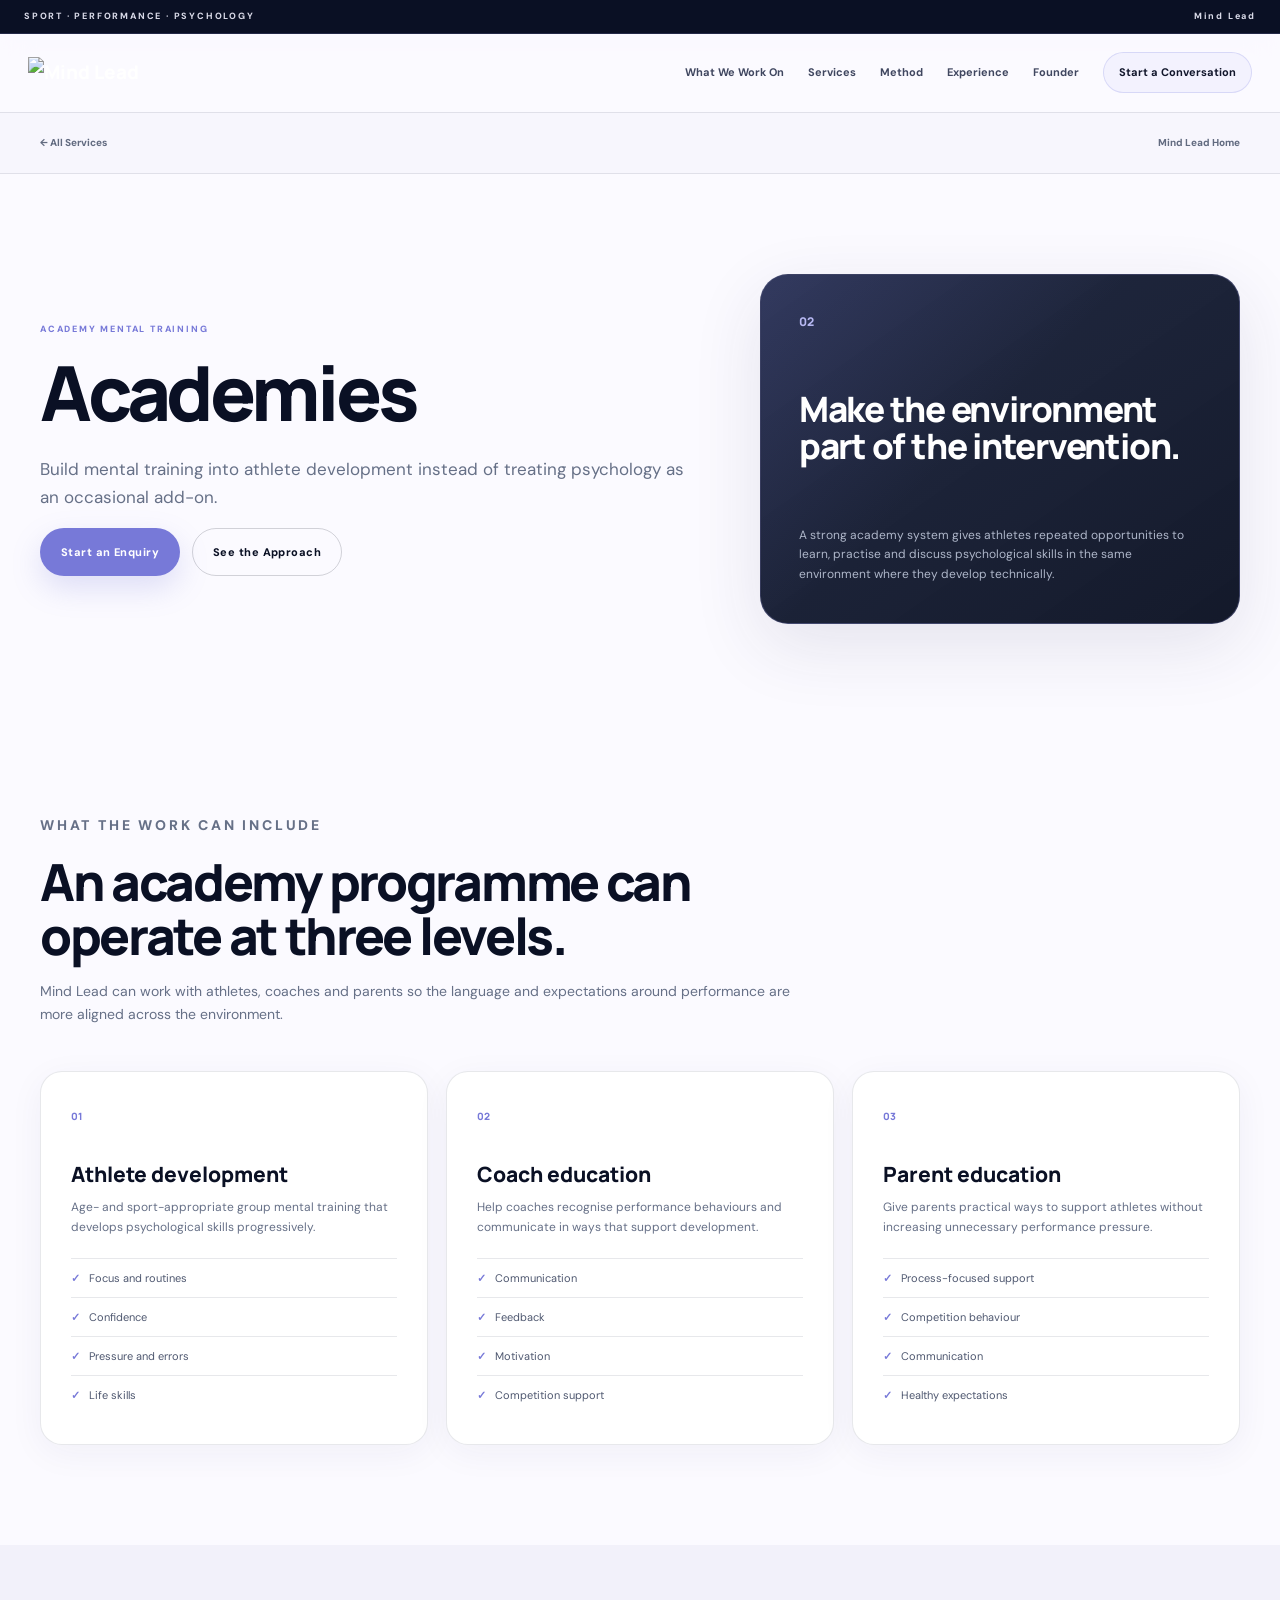
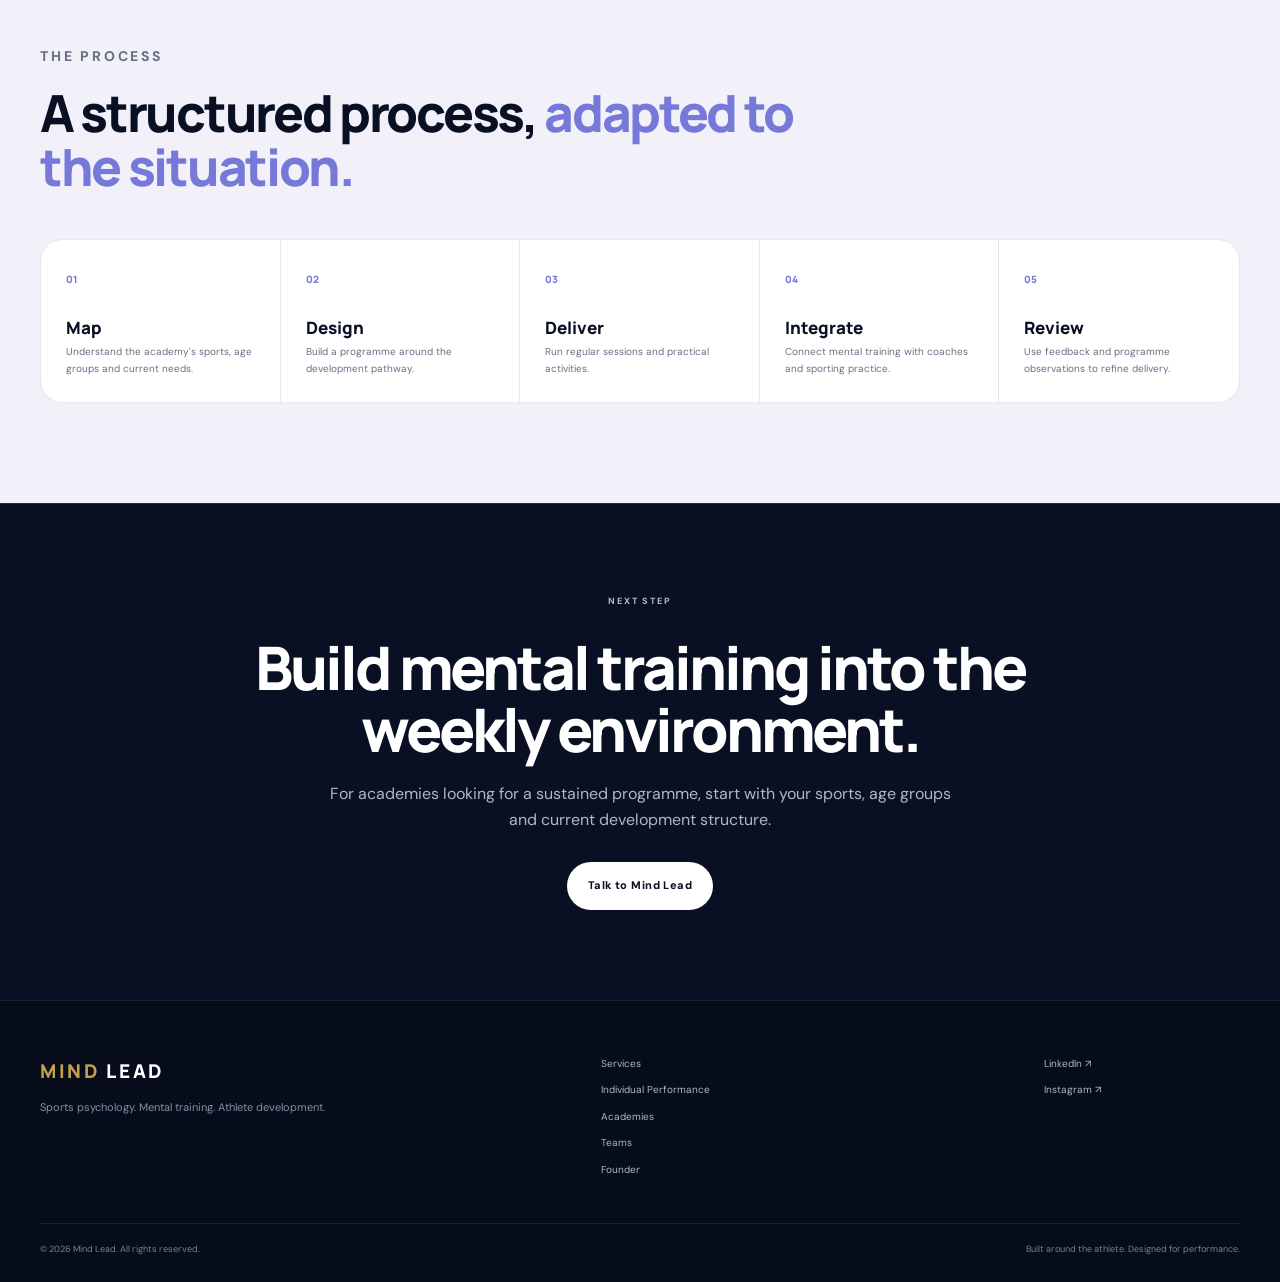
==== academies.html @ 216e113c "Add files via upload" ====
<!DOCTYPE html>
<html lang="en">
<head>
<meta charset="UTF-8"><meta name="viewport" content="width=device-width, initial-scale=1.0">
<meta name="description" content="Build mental training into athlete development instead of treating psychology as an occasional add-on.">
<title>Academies | Mind Lead</title>
<link rel="preconnect" href="https://fonts.googleapis.com"><link rel="preconnect" href="https://fonts.gstatic.com" crossorigin>
<link href="https://fonts.googleapis.com/css2?family=DM+Sans:wght@400;500;600;700&family=Manrope:wght@500;600;700;800&display=swap" rel="stylesheet">
<link rel="stylesheet" href="styles.css">
</head>
<body>
<div class="announcement"><span>SPORT · PERFORMANCE · PSYCHOLOGY</span><span>Mind Lead</span></div>
<header class="site-header" id="top">
<a href="index.html" class="brand brand-logo" aria-label="Mind Lead home"><img src="assets/mindlead-logo.svg" alt="Mind Lead"></a>
<button class="menu-toggle" type="button" aria-label="Open menu" aria-expanded="false"><span></span><span></span><span></span></button>
<nav class="main-nav"><a href="index.html#work">What We Work On</a><a href="services.html">Services</a><a href="index.html#method">Method</a><a href="index.html#experience">Experience</a><a href="index.html#founder">Founder</a><a href="index.html#contact" class="nav-cta">Start a Conversation</a></nav>
</header>
<div class="page-nav"><div class="section-shell page-nav-inner"><a href="services.html">← All Services</a><a href="index.html">Mind Lead Home</a></div></div>
<main>
<section class="page-hero academies-page"><div class="section-shell page-hero-grid"><div class="reveal"><p class="eyebrow">ACADEMY MENTAL TRAINING</p><h1>Academies</h1><p class="page-hero-lead">Build mental training into athlete development instead of treating psychology as an occasional add-on.</p><div class="hero-actions"><a href="index.html#contact" class="button button-primary">Start an Enquiry</a><a href="#approach" class="button button-ghost">See the Approach</a></div></div><div class="page-hero-card reveal" style="--page-hero-image:url('assets/sports/cricket.jpg')"><span class="number">02</span><h2>Make the environment part of the intervention.</h2><p>A strong academy system gives athletes repeated opportunities to learn, practise and discuss psychological skills in the same environment where they develop technically.</p></div></div></section>
<section class="page-section" id="approach"><div class="section-shell"><div class="page-heading reveal"><p class="eyebrow">WHAT THE WORK CAN INCLUDE</p><h2>An academy programme can operate at three levels.</h2><p>Mind Lead can work with athletes, coaches and parents so the language and expectations around performance are more aligned across the environment.</p></div><div class="page-cards"><article class="page-card reveal"><span class="card-num">01</span><h3>Athlete development</h3><p>Age- and sport-appropriate group mental training that develops psychological skills progressively.</p><ul class="check-list"><li>Focus and routines</li><li>Confidence</li><li>Pressure and errors</li><li>Life skills</li></ul></article>
<article class="page-card reveal"><span class="card-num">02</span><h3>Coach education</h3><p>Help coaches recognise performance behaviours and communicate in ways that support development.</p><ul class="check-list"><li>Communication</li><li>Feedback</li><li>Motivation</li><li>Competition support</li></ul></article>
<article class="page-card reveal"><span class="card-num">03</span><h3>Parent education</h3><p>Give parents practical ways to support athletes without increasing unnecessary performance pressure.</p><ul class="check-list"><li>Process-focused support</li><li>Competition behaviour</li><li>Communication</li><li>Healthy expectations</li></ul></article></div></div></section>
<section class="page-section tinted"><div class="section-shell"><div class="page-heading reveal"><p class="eyebrow">THE PROCESS</p><h2>A structured process, <em>adapted to the situation.</em></h2></div><div class="process-bar reveal"><div><span>01</span><h3>Map</h3><p>Understand the academy's sports, age groups and current needs.</p></div>
<div><span>02</span><h3>Design</h3><p>Build a programme around the development pathway.</p></div>
<div><span>03</span><h3>Deliver</h3><p>Run regular sessions and practical activities.</p></div>
<div><span>04</span><h3>Integrate</h3><p>Connect mental training with coaches and sporting practice.</p></div>
<div><span>05</span><h3>Review</h3><p>Use feedback and programme observations to refine delivery.</p></div></div></div></section>
<section class="page-cta"><div class="section-shell reveal"><p class="eyebrow">NEXT STEP</p><h2>Build mental training into the weekly environment.</h2><p>For academies looking for a sustained programme, start with your sports, age groups and current development structure.</p><a href="index.html#contact" class="button button-light">Talk to Mind Lead</a></div></section>
</main>
<footer class="site-footer"><div class="section-shell footer-inner"><div><a href="index.html" class="brand footer-brand"><span>MIND</span> LEAD</a><p>Sports psychology. Mental training. Athlete development.</p></div><div class="footer-links"><a href="services.html">Services</a><a href="individual-performance.html">Individual Performance</a><a href="academies.html">Academies</a><a href="teams.html">Teams</a><a href="index.html#founder">Founder</a></div><div class="footer-social"><a href="https://www.linkedin.com/company/mind-lead/" target="_blank">LinkedIn ↗</a><a href="https://www.instagram.com/mindlead.co/" target="_blank">Instagram ↗</a></div></div><div class="section-shell footer-bottom"><span>© <span id="year"></span> Mind Lead. All rights reserved.</span><span>Built around the athlete. Designed for performance.</span></div></footer>
<script src="script.js" defer></script>
</body></html>
---- styles.css ----
:root{
  --bg:#070b12;--bg-2:#0b111a;--panel:#0f1620;--panel-2:#121b27;
  --ink:#f4f1e9;--muted:#9ba3ad;--muted-2:#737c88;--gold:#c9a657;--gold-soft:#e1c983;
  --line:rgba(255,255,255,.10);--line-gold:rgba(201,166,87,.26);--white:#fff;
  --max:1200px;--radius:18px;--shadow:0 25px 70px rgba(0,0,0,.32)
}
*{box-sizing:border-box}
html{scroll-behavior:smooth}
body{margin:0;background:var(--bg);color:var(--ink);font-family:"DM Sans",sans-serif;line-height:1.65;-webkit-font-smoothing:antialiased;overflow-x:hidden}
body.menu-open{overflow:hidden}
a{color:inherit;text-decoration:none}button{font:inherit}img{max-width:100%;display:block}
.section-shell{width:min(calc(100% - 48px),var(--max));margin:auto}
.section{padding:120px 0}
.announcement{height:34px;background:#04070c;color:#b9b2a2;display:flex;align-items:center;justify-content:space-between;padding:0 24px;font-size:9px;letter-spacing:.20em;font-weight:800;border-bottom:1px solid rgba(201,166,87,.10)}
.site-header{height:78px;display:flex;align-items:center;justify-content:space-between;padding:0 28px;position:sticky;top:0;z-index:50;background:rgba(7,11,18,.88);backdrop-filter:blur(18px);border-bottom:1px solid transparent;transition:.25s}
.site-header.scrolled{border-color:var(--line);box-shadow:0 10px 35px rgba(0,0,0,.25)}
.brand{font-family:"Manrope",sans-serif;font-weight:800;letter-spacing:.14em;font-size:19px;color:#fff}.brand span{color:var(--gold)}
.main-nav{display:flex;align-items:center;gap:24px;font-size:11px;font-weight:700;color:#c9cbd0}.main-nav a{transition:.2s}.main-nav a:hover{color:var(--gold)}
.nav-cta{padding:10px 15px;border:1px solid var(--line-gold);border-radius:999px;color:#fff!important}
.menu-toggle{display:none;border:0;background:none;width:42px;height:42px;padding:8px}.menu-toggle span{display:block;height:2px;background:#fff;margin:6px 0}
.hero{min-height:calc(100vh - 112px);display:grid;grid-template-columns:1.05fr .95fr;align-items:center;gap:70px;padding-top:80px;padding-bottom:80px;position:relative}
.hero:before{content:"";position:absolute;inset:0;pointer-events:none;background:radial-gradient(circle at 75% 50%,rgba(201,166,87,.08),transparent 34%),radial-gradient(circle at 10% 80%,rgba(70,100,150,.10),transparent 28%)}
.hero-copy,.hero-visual{position:relative;z-index:1}
.eyebrow{font-size:9px;font-weight:800;letter-spacing:.20em;color:var(--gold);margin:0 0 18px}
.hero h1{font:800 clamp(48px,6.2vw,84px)/.98 "Manrope",sans-serif;letter-spacing:-.055em;margin:0 0 28px;max-width:760px}.hero h1 em,.section-heading h2 em,.founder-copy h2 em,.cta-section h2 em{font-style:normal;color:var(--gold)}
.hero-lead{font-size:17px;color:#aeb5be;max-width:650px;margin:0 0 34px}.hero-actions,.cta-actions{display:flex;gap:12px;flex-wrap:wrap}
.button{display:inline-flex;align-items:center;justify-content:center;min-height:48px;padding:0 20px;border-radius:999px;font-weight:800;font-size:11px;letter-spacing:.04em;transition:.2s;border:1px solid transparent}
.button-primary{background:var(--gold);color:#090b10}.button-primary:hover{transform:translateY(-2px);background:#dfc375}
.button-ghost{border-color:rgba(255,255,255,.24);color:#fff}.button-ghost:hover{background:#fff;color:#080b11}
.hero-note{display:flex;align-items:center;gap:10px;margin-top:30px;font-size:10px;color:#89929e;font-weight:700}.pulse-dot{width:7px;height:7px;border-radius:50%;background:var(--gold);box-shadow:0 0 0 6px rgba(201,166,87,.12)}
.hero-visual{min-height:540px;display:grid;place-items:center}
.hero-card{position:relative;z-index:3;width:min(470px,90%);min-height:400px;padding:44px;background:linear-gradient(145deg,#18212d,#0b1017);color:#fff;border:1px solid rgba(201,166,87,.16);border-radius:30px;box-shadow:var(--shadow);overflow:hidden}
.hero-card:after{content:"";position:absolute;width:220px;height:220px;border-radius:50%;right:-80px;bottom:-80px;background:rgba(201,166,87,.12)}
.hero-card-label{font-size:9px;letter-spacing:.2em;color:#cdbb86;font-weight:800}
.hero-words{display:flex;flex-direction:column;gap:2px;margin:65px 0 32px;font:800 clamp(36px,4.5vw,59px)/.98 "Manrope",sans-serif;letter-spacing:-.04em}.hero-words span:nth-child(2){color:var(--gold-soft)}
.hero-line{width:100%;height:1px;background:rgba(255,255,255,.14)}.hero-card p{color:#9ea6b0;font-size:12px;max-width:270px;margin-top:18px}
.hero-orbit{position:absolute;border:1px solid rgba(201,166,87,.18);border-radius:50%;z-index:1}.orbit-one{width:590px;height:590px}.orbit-two{width:470px;height:470px;border-style:dashed}
.hero-tag{position:absolute;z-index:4;background:rgba(11,16,23,.92);border:1px solid rgba(201,166,87,.22);padding:9px 12px;border-radius:999px;font-size:8px;letter-spacing:.12em;font-weight:800;color:#d9d1bf;box-shadow:var(--shadow)}.tag-one{top:16%;left:0}.tag-two{right:0;top:35%}.tag-three{bottom:13%;left:9%}
.proof-strip{background:#04070c;color:#fff;display:grid;grid-template-columns:repeat(4,1fr);padding:34px max(24px,calc((100vw - var(--max))/2));gap:20px;border-top:1px solid rgba(201,166,87,.12);border-bottom:1px solid rgba(255,255,255,.06)}
.proof-strip div{display:flex;flex-direction:column;border-left:1px solid rgba(201,166,87,.18);padding-left:20px}.proof-strip strong{font:800 24px/1 "Manrope",sans-serif;letter-spacing:-.03em;color:#fff}.proof-strip span{font-size:10px;color:#777f8a;margin-top:7px}
.section-heading{max-width:790px;margin-bottom:55px}.section-heading h2{font:800 clamp(34px,4.4vw,57px)/1.03 "Manrope",sans-serif;letter-spacing:-.045em;margin:0 0 18px}.section-heading>p:last-child{font-size:15px;color:var(--muted);max-width:690px}
.topic-grid{display:grid;grid-template-columns:repeat(4,1fr);border-top:1px solid var(--line)}.topic-card{padding:28px 22px 32px;border-right:1px solid var(--line);border-bottom:1px solid var(--line);min-height:205px;background:transparent}.topic-card:nth-child(4n){border-right:0}.topic-card span{font:700 10px "Manrope";color:var(--gold)}.topic-card h3{font:800 18px "Manrope";margin:28px 0 10px}.topic-card p{color:var(--muted);font-size:12px;margin:0}
.section-tint{background:linear-gradient(180deg,#0a1018,#0c131d)}.service-grid{display:grid;grid-template-columns:1.25fr 1fr 1fr;gap:18px}.service-card{background:var(--panel);border:1px solid var(--line);border-radius:var(--radius);padding:34px;box-shadow:0 8px 35px rgba(0,0,0,.15)}.service-feature{background:linear-gradient(145deg,#151e2a,#0d141e);color:#fff;border-color:var(--line-gold)}.service-number{font:800 11px "Manrope";color:var(--gold);margin-bottom:55px}.service-feature .service-number{color:var(--gold-soft)}.service-card h3{font:800 25px/1.1 "Manrope";margin:0 0 15px}.service-card>p{color:var(--muted);font-size:12px;min-height:84px}.service-feature>p{color:#aeb5bf}.service-card ul{padding:0;margin:22px 0 26px;list-style:none;border-top:1px solid var(--line)}.service-card li{font-size:11px;padding:10px 0;border-bottom:1px solid var(--line)}.service-feature li{border-color:rgba(255,255,255,.10)}.text-link{font-weight:800;font-size:11px;border-bottom:1px solid currentColor;padding-bottom:2px;color:var(--gold)}
.split-heading{display:grid;grid-template-columns:1fr .75fr;gap:80px;align-items:end}.split-heading>p{margin:0 0 6px;color:var(--muted);font-size:14px}.sport-board{background:#05080d;color:#fff;border:1px solid rgba(201,166,87,.16);border-radius:28px;padding:14px;box-shadow:var(--shadow)}.sport-pill{background:transparent;color:#7f8791;border:0;border-radius:999px;padding:11px 15px;font-size:10px;font-weight:800;cursor:pointer}.sport-pill.active{background:var(--gold);color:#080b10}
.sport-content{display:grid;grid-template-columns:1.2fr .8fr;gap:35px;background:#101821;border-radius:20px;padding:42px;margin-top:10px}.sport-copy .eyebrow{color:var(--gold)}.sport-copy h3{font:800 35px "Manrope";margin:0 0 12px}.sport-copy p:last-child{color:#9ca5af;max-width:630px}.sport-demands{display:grid;grid-template-columns:1fr 1fr;gap:10px;align-content:center}.sport-demands span{border:1px solid rgba(255,255,255,.1);padding:14px;border-radius:12px;font-size:10px;color:#d2d5d9}
.sport-list{display:flex;gap:8px;flex-wrap:wrap;margin-top:28px}.sport-list span{font-size:10px;padding:8px 11px;border:1px solid var(--line);border-radius:999px;color:#8e97a2}
.method-section{background:#05080d;color:#fff;border-top:1px solid rgba(201,166,87,.12);border-bottom:1px solid rgba(255,255,255,.06)}.method-section .eyebrow{color:var(--gold)}.method-section .section-heading>p:last-child{color:#949ca7}.method-grid{display:grid;grid-template-columns:repeat(3,1fr);gap:1px;background:rgba(255,255,255,.09)}.method-step{background:#080d14;padding:34px;min-height:220px;border:1px solid rgba(255,255,255,.05)}.method-step span{color:var(--gold);font:800 12px "Manrope"}.method-step h3{font:800 24px "Manrope";margin:48px 0 10px}.method-step p{color:#949ca7;font-size:12px;margin:0}.method-bottom{margin-top:45px;padding:26px 0;border-top:1px solid rgba(255,255,255,.13);display:flex;gap:10px;align-items:center;flex-wrap:wrap;font-size:12px}.method-bottom strong{font-size:15px}.method-bottom span{color:#929aa4}
.experience-grid{display:grid;grid-template-columns:1.3fr 1fr;gap:18px}.experience-card{border:1px solid var(--line);border-radius:var(--radius);padding:32px;min-height:250px;background:var(--panel)}.experience-card.large{background:linear-gradient(135deg,#131b25,#0d131c);border-color:var(--line-gold)}.experience-top{display:flex;justify-content:space-between;gap:10px;color:var(--gold);font-size:8px;letter-spacing:.15em;font-weight:800}.experience-card h3{font:800 27px/1.12 "Manrope";letter-spacing:-.025em;margin:65px 0 12px}.experience-card p{color:var(--muted);font-size:12px}
.evidence-grid{display:grid;grid-template-columns:repeat(3,1fr);gap:18px}.evidence-card{background:var(--panel);border:1px solid var(--line);border-radius:var(--radius);padding:30px}.evidence-label{font-size:8px;font-weight:800;letter-spacing:.15em;color:var(--gold)}.evidence-card h3{font:800 22px "Manrope";margin:34px 0 10px}.evidence-card p{font-size:12px;color:var(--muted);min-height:100px}.evidence-card a{font-size:10px;font-weight:800;color:var(--gold)}
.psy-section{background:linear-gradient(180deg,#0a1018,#070b12);border-top:1px solid rgba(201,166,87,.12);border-bottom:1px solid rgba(201,166,87,.12)}.psy-grid{display:grid;grid-template-columns:.9fr 1.1fr;gap:90px;align-items:center}.psy-visual{min-height:430px;display:grid;place-items:center}.psy-placeholder{width:100%;aspect-ratio:4/3;border-radius:28px;background:radial-gradient(circle at 50% 50%,rgba(201,166,87,.13),transparent 55%),#0c141e;border:1px solid var(--line-gold);display:flex;flex-direction:column;align-items:center;justify-content:center;text-align:center;position:relative;overflow:hidden}.psy-placeholder:before{content:"";position:absolute;width:300px;height:300px;border:1px solid rgba(201,166,87,.18);border-radius:50%}.psy-placeholder span{font-size:8px;letter-spacing:.18em;font-weight:800;color:var(--gold);z-index:1}.psy-placeholder strong{font:800 36px "Manrope";letter-spacing:-.04em;margin-top:15px;z-index:1}.psy-placeholder small{font-size:10px;color:var(--muted);margin-top:8px;z-index:1}.psy-copy h2{font:800 clamp(34px,4.2vw,55px)/1.04 "Manrope";letter-spacing:-.045em;margin:0 0 20px}.psy-copy h2 em{font-style:normal;color:var(--gold)}.psy-copy>p:not(.eyebrow):not(.psy-note){font-size:14px;color:var(--muted);max-width:680px}.psy-points{display:grid;grid-template-columns:1fr 1fr;border-top:1px solid var(--line);margin:30px 0}.psy-points div{display:flex;gap:12px;align-items:center;padding:16px 8px;border-bottom:1px solid var(--line)}.psy-points strong{font:800 10px "Manrope";color:var(--gold)}.psy-points span{font-size:11px;font-weight:700}.psy-note{font-size:10px;color:#7f8791;line-height:1.5;margin:0 0 24px}
.founder-section{background:#090e15}.founder-grid{display:grid;grid-template-columns:.82fr 1.18fr;gap:90px;align-items:center}.founder-image-wrap{position:relative}.founder-image{width:100%;aspect-ratio:4/5;object-fit:cover;border-radius:28px;filter:saturate(.72);border:1px solid var(--line-gold)}.founder-caption{position:absolute;bottom:18px;left:18px;background:#0a1018;border:1px solid var(--line-gold);padding:10px 13px;border-radius:999px;font-size:8px;font-weight:800;letter-spacing:.13em;color:#e2dac7}.founder-copy h2{font:800 clamp(43px,5vw,68px)/1 "Manrope";letter-spacing:-.05em;margin:0 0 12px}.founder-role{font-weight:800;font-size:11px;color:var(--gold);margin-bottom:25px}.founder-copy>p:not(.eyebrow):not(.founder-role){font-size:14px;color:var(--muted);max-width:670px}.credentials{display:flex;gap:8px;flex-wrap:wrap;margin:28px 0}.credentials span{padding:9px 12px;border:1px solid var(--line);border-radius:999px;font-size:9px;font-weight:700;color:#c4c8cd}
.quote-grid{display:grid;grid-template-columns:repeat(3,1fr);gap:18px}.quote-card{margin:0;padding:34px;border:1px solid var(--line);background:var(--panel);border-radius:var(--radius);min-height:235px;display:flex;flex-direction:column;justify-content:space-between}.quote-card p{font:600 23px/1.28 "Manrope";letter-spacing:-.02em;margin:0}.quote-card footer{font-size:10px;color:var(--muted);font-weight:700}
.faq-grid{display:grid;grid-template-columns:.9fr 1.1fr;gap:80px}.faq-list{border-top:1px solid var(--line)}.faq-item{border-bottom:1px solid var(--line)}.faq-item button{width:100%;border:0;background:transparent;display:flex;justify-content:space-between;align-items:center;text-align:left;padding:20px 0;cursor:pointer;font-weight:800;font-size:13px;color:#f1eee8}.faq-item button b{font-size:22px;font-weight:400;transition:.2s;color:var(--gold)}.faq-item.open button b{transform:rotate(45deg)}.faq-answer{display:grid;grid-template-rows:0fr;transition:grid-template-rows .3s ease}.faq-answer p{overflow:hidden;margin:0;color:var(--muted);font-size:12px}.faq-item.open .faq-answer{grid-template-rows:1fr}.faq-item.open .faq-answer p{padding:0 35px 20px 0}
.cta-section{background:#04070c;color:#fff;padding:110px 0;text-align:center;border-top:1px solid rgba(201,166,87,.15)}.cta-inner{max-width:850px}.cta-section .eyebrow{color:var(--gold)}.cta-section h2{font:800 clamp(40px,5.5vw,68px)/1.02 "Manrope";letter-spacing:-.05em;margin:0 0 20px}.cta-section>div>p:not(.eyebrow):not(.cta-small){color:#9ea5af;max-width:650px;margin:0 auto 30px}.button-light{background:#fff;color:#090c11}.button-outline-light{border-color:rgba(255,255,255,.35);color:#fff}.button-outline-light:hover{background:#fff;color:#090c11}.cta-small{font-size:10px;color:#747b85;margin-top:25px}
.site-footer{background:#020407;color:#fff;padding:55px 0 25px;border-top:1px solid rgba(255,255,255,.08)}.footer-inner{display:grid;grid-template-columns:1.3fr 1fr .5fr;gap:50px;padding-bottom:45px}.footer-brand{display:inline-block}.footer-inner p{color:#707883;font-size:11px}.footer-links,.footer-social{display:flex;flex-direction:column;gap:10px;font-size:10px;color:#9ba2ab}.footer-links a:hover,.footer-social a:hover{color:var(--gold)}.footer-bottom{border-top:1px solid rgba(255,255,255,.08);padding-top:18px;display:flex;justify-content:space-between;gap:20px;color:#626a74;font-size:9px}
.service-page-links{display:grid;grid-template-columns:repeat(4,1fr);gap:10px;margin-top:22px}.service-page-links a{background:#0d141d;border:1px solid var(--line);border-radius:16px;padding:18px;display:grid;grid-template-columns:auto 1fr auto;column-gap:10px;align-items:center;transition:.2s}.service-page-links a:hover{transform:translateY(-3px);box-shadow:var(--shadow);border-color:var(--line-gold)}.service-page-links span{grid-row:span 2;font:800 10px "Manrope";color:var(--gold)}.service-page-links strong{font:800 12px "Manrope"}.service-page-links small{font-size:9px;color:var(--muted)}.service-page-links a> :last-child{grid-column:3;grid-row:1/3;font-size:15px;color:var(--gold)}
/* Service pages */
.page-hero{padding:100px 0 90px;background:var(--bg)}.page-hero-grid{display:grid;grid-template-columns:1.15fr .85fr;gap:70px;align-items:center}.page-hero h1{font:800 clamp(46px,6vw,76px)/.98 "Manrope";letter-spacing:-.055em;margin:0 0 25px}.page-hero h1 em{font-style:normal;color:var(--gold)}.page-hero-lead{font-size:17px;color:var(--muted);max-width:680px}.page-hero-card{background:linear-gradient(145deg,#151e2a,#0b1017);color:#fff;border:1px solid var(--line-gold);border-radius:28px;padding:38px;min-height:350px;display:flex;flex-direction:column;justify-content:space-between;box-shadow:var(--shadow)}.page-hero-card .number{font:800 12px "Manrope";color:var(--gold)}.page-hero-card h2{font:800 35px/1.05 "Manrope";letter-spacing:-.035em;margin:0}.page-hero-card p{color:#9da5ae;font-size:12px;margin:0}.page-section{padding:100px 0}.page-section.tinted{background:#0a1018}.page-heading{max-width:780px;margin-bottom:45px}.page-heading h2{font:800 clamp(34px,4vw,53px)/1.05 "Manrope";letter-spacing:-.045em;margin:0 0 17px}.page-heading h2 em{font-style:normal;color:var(--gold)}.page-heading p{color:var(--muted);font-size:14px}.page-cards{display:grid;grid-template-columns:repeat(3,1fr);gap:18px}.page-card{background:var(--panel);border:1px solid var(--line);border-radius:22px;padding:30px}.page-card .card-num{font:800 10px "Manrope";color:var(--gold)}.page-card h3{font:800 21px "Manrope";margin:32px 0 10px}.page-card p{font-size:12px;color:var(--muted);margin:0}.check-list{list-style:none;padding:0;margin:20px 0 0}.check-list li{padding:10px 0;border-top:1px solid var(--line);font-size:11px}.check-list li:before{content:"✓";color:var(--gold);font-weight:800;margin-right:9px}.process-bar{display:grid;grid-template-columns:repeat(5,1fr);border:1px solid var(--line);background:var(--panel);border-radius:22px;overflow:hidden}.process-bar div{padding:25px;border-right:1px solid var(--line)}.process-bar div:last-child{border-right:0}.process-bar span{font:800 10px "Manrope";color:var(--gold)}.process-bar h3{font:800 17px "Manrope";margin:25px 0 5px}.process-bar p{font-size:10px;color:var(--muted);margin:0}.page-cta{background:#04070c;color:#fff;text-align:center;padding:90px 0;border-top:1px solid rgba(201,166,87,.12)}.page-cta h2{font:800 clamp(38px,5vw,60px)/1.03 "Manrope";letter-spacing:-.05em;margin:0 auto 20px;max-width:850px}.page-cta h2 em{font-style:normal;color:var(--gold)}.page-cta p{color:#9da4ad;max-width:650px;margin:0 auto 28px}.page-nav{border-top:1px solid var(--line);border-bottom:1px solid var(--line);background:#080d14}.page-nav-inner{display:flex;justify-content:space-between;align-items:center;min-height:60px}.page-nav a{font-size:10px;font-weight:800;color:#aeb5bd}.page-nav a:hover{color:var(--gold)}
.reveal{opacity:0;transform:translateY(18px);transition:opacity .65s ease,transform .65s ease}.reveal.is-visible{opacity:1;transform:none}.reveal-delay{transition-delay:.12s}
@media(max-width:1000px){.main-nav{gap:14px;font-size:10px}.hero{gap:35px}.topic-grid{grid-template-columns:repeat(2,1fr)}.topic-card:nth-child(4n){border-right:1px solid var(--line)}.topic-card:nth-child(2n){border-right:0}.service-grid{grid-template-columns:1fr 1fr}.service-feature{grid-column:1/-1}.method-grid{grid-template-columns:repeat(2,1fr)}.founder-grid{gap:50px}.psy-grid,.page-hero-grid{grid-template-columns:1fr;gap:45px}.service-page-links{grid-template-columns:1fr 1fr}.page-cards{grid-template-columns:1fr 1fr}.process-bar{grid-template-columns:1fr 1fr}.process-bar div:nth-child(2){border-right:0}.process-bar div:nth-child(3),.process-bar div:nth-child(4),.process-bar div:nth-child(5){border-top:1px solid var(--line)}}
@media(max-width:760px){.section-shell{width:min(calc(100% - 32px),var(--max))}.announcement{padding:0 16px;font-size:8px}.announcement span:last-child{display:none}.site-header{padding:0 16px;height:70px}.menu-toggle{display:block}.main-nav{position:fixed;inset:104px 0 auto 0;background:rgba(7,11,18,.98);padding:25px 24px 30px;display:flex;flex-direction:column;align-items:stretch;gap:0;border-bottom:1px solid var(--line);transform:translateY(-150%);transition:.3s}.main-nav.open{transform:translateY(0)}.main-nav a{padding:15px 0;border-bottom:1px solid var(--line)}.main-nav .nav-cta{border:0;padding:15px 0}.hero{grid-template-columns:1fr;min-height:auto;padding-top:70px;padding-bottom:75px}.hero h1{font-size:50px}.hero-lead{font-size:16px}.hero-visual{min-height:400px}.hero-card{min-height:350px;padding:30px}.hero-words{margin:55px 0 28px;font-size:45px}.orbit-one{width:390px;height:390px}.orbit-two{width:330px;height:330px}.tag-one{left:0;top:10%}.tag-two{right:0;top:37%}.tag-three{left:3%;bottom:7%}.proof-strip{grid-template-columns:1fr 1fr;padding:28px 16px}.proof-strip div{padding:15px}.section{padding:82px 0}.section-heading{margin-bottom:38px}.section-heading h2{font-size:39px}.topic-grid{grid-template-columns:1fr}.topic-card,.topic-card:nth-child(2n),.topic-card:nth-child(4n){border-right:0}.service-grid{grid-template-columns:1fr}.service-feature{grid-column:auto}.split-heading,.sport-content,.faq-grid{grid-template-columns:1fr;gap:30px}.sport-content{padding:30px}.sport-demands{grid-template-columns:1fr 1fr}.method-grid{grid-template-columns:1fr}.method-step{min-height:190px}.experience-grid{grid-template-columns:1fr}.experience-card h3{margin-top:50px}.evidence-grid,.quote-grid{grid-template-columns:1fr}.founder-grid{grid-template-columns:1fr;gap:40px}.founder-image{aspect-ratio:1/1}.footer-inner{grid-template-columns:1fr;gap:30px}.footer-bottom{flex-direction:column}.psy-points,.service-page-links,.page-cards,.process-bar{grid-template-columns:1fr}.process-bar div{border-right:0!important;border-bottom:1px solid var(--line)}.process-bar div:last-child{border-bottom:0}.page-hero{padding:75px 0 65px}.page-section{padding:75px 0}}
@media(prefers-reduced-motion:reduce){html{scroll-behavior:auto}.reveal{opacity:1;transform:none;transition:none}*{transition:none!important}}


/* =========================================================
   MIND LEAD FINAL VISUAL SYSTEM — CLEAN PERFORMANCE
   White + Lavender foundation / Navy performance moments / restrained gold
   ========================================================= */
:root{
  --bg:#fbfaff;
  --bg-2:#f4f3fb;
  --panel:#ffffff;
  --panel-2:#f7f6fd;
  --ink:#11162b;
  --muted:#667087;
  --muted-2:#8a91a4;
  --lav:#9a9ce9;
  --lav-deep:#7779d8;
  --lav-soft:#ececff;
  --navy:#0a1024;
  --navy-2:#111a35;
  --gold:#c5a04c;
  --gold-soft:#e1c77d;
  --line:rgba(24,31,58,.10);
  --line-lav:rgba(154,156,233,.30);
  --line-gold:rgba(197,160,76,.30);
  --white:#fff;
  --shadow:0 22px 70px rgba(45,45,95,.11);
}
body{background:var(--bg);color:var(--ink)}
.announcement{background:var(--navy);color:#d8d9e7;border-bottom:1px solid rgba(154,156,233,.18)}
.site-header{background:rgba(251,250,255,.88);border-bottom:1px solid transparent;box-shadow:none}
.site-header.scrolled{border-color:var(--line-lav);box-shadow:0 10px 35px rgba(45,45,95,.08)}
.brand-logo{display:flex;align-items:center;width:148px;height:46px;letter-spacing:0}
.brand-logo img{width:100%;height:auto;display:block}
.main-nav{color:#404760}.main-nav a:hover{color:var(--lav-deep)}
.nav-cta{border-color:var(--line-lav);color:var(--ink)!important;background:rgba(154,156,233,.08)}
.menu-toggle span{background:var(--ink)}
.hero{min-height:calc(100vh - 112px);background:linear-gradient(135deg,#fbfaff 0%,#f6f5fd 58%,#eeeffc 100%);border-radius:0 0 34px 34px;overflow:hidden}
.hero:before{background:radial-gradient(circle at 78% 45%,rgba(154,156,233,.24),transparent 31%),radial-gradient(circle at 14% 85%,rgba(197,160,76,.07),transparent 24%)}
.hero-copy{padding-left:4px}
.eyebrow{color:var(--lav-deep)}
.hero h1{color:var(--navy)}
.hero h1 em,.section-heading h2 em,.founder-copy h2 em,.cta-section h2 em{color:var(--lav-deep)}
.hero-lead{color:#58627a}
.button-primary{background:var(--lav-deep);color:#fff;box-shadow:0 12px 30px rgba(119,121,216,.22)}
.button-primary:hover{background:#686bd0}
.button-ghost{border-color:rgba(17,22,43,.18);color:var(--navy)}
.button-ghost:hover{background:var(--navy);color:#fff}
.hero-note{color:#737b90}.pulse-dot{background:var(--lav-deep);box-shadow:0 0 0 6px rgba(154,156,233,.18)}
.hero-visual{min-height:540px}
.hero-card{background:linear-gradient(145deg,#111a35,#080e21);border-color:rgba(154,156,233,.34);box-shadow:0 30px 90px rgba(13,18,46,.22)}
.hero-card:after{background:rgba(154,156,233,.15)}
.hero-card-label{color:#c8c9f6}.hero-words span:nth-child(2){color:#aaaaf0}.hero-line{background:rgba(255,255,255,.16)}.hero-card p{color:#aeb5c9}
.hero-orbit{border-color:rgba(154,156,233,.25)}
.hero-tag{background:rgba(255,255,255,.92);border-color:rgba(154,156,233,.30);color:#4d5270;box-shadow:0 15px 40px rgba(45,45,95,.12)}
.proof-strip{background:var(--navy);color:#fff;border-top:1px solid rgba(154,156,233,.15);border-bottom:1px solid rgba(154,156,233,.15)}
.proof-strip div{border-color:rgba(255,255,255,.15)}
.proof-strip strong{color:#fff}.proof-strip span{color:#aeb5c9}
.section-heading h2{color:var(--navy)}.section-heading>p:last-child{color:var(--muted)}
.topic-card,.service-card,.experience-card,.evidence-card,.quote-card,.page-card{background:var(--panel);border-color:var(--line);box-shadow:0 8px 35px rgba(45,45,95,.05)}
.topic-card:hover,.service-card:hover,.evidence-card:hover{border-color:var(--line-lav);box-shadow:var(--shadow)}
.topic-card span,.service-number,.evidence-label,.founder-role{color:var(--lav-deep)}
.topic-card h3,.service-card h3,.experience-card h3,.evidence-card h3,.quote-card p{color:var(--navy)}
.topic-card p,.service-card>p,.evidence-card p,.experience-card p,.founder-copy>p:not(.eyebrow):not(.founder-role){color:var(--muted)}
.service-feature{background:linear-gradient(145deg,#111a35,#0a1024);color:#fff;border-color:rgba(154,156,233,.26)}
.service-feature .service-number{color:#b7b8f2}.service-feature h3{color:#fff}.service-feature>p{color:#bac1d1}.service-feature li{border-color:rgba(255,255,255,.10);color:#eef0f7}
.service-card li{border-color:var(--line);color:#4e586f}
.text-link{color:var(--lav-deep)}
.service-page-links a{background:#fff;border-color:var(--line)}.service-page-links a:hover{border-color:var(--line-lav)}.service-page-links strong{color:var(--navy)}.service-page-links small{color:var(--muted)}.service-page-links span,.service-page-links a>:last-child{color:var(--lav-deep)}
.section-tint{background:linear-gradient(180deg,#f2f1fa,#f8f7fd);border-top:1px solid rgba(154,156,233,.08);border-bottom:1px solid rgba(154,156,233,.08)}
.sport-section{background:#fff}
.sport-board{background:linear-gradient(145deg,#0e1730,#17234a);border:1px solid rgba(154,156,233,.28);box-shadow:0 25px 70px rgba(13,18,46,.16)}
.sport-pill{color:#c2c7d9;border-color:rgba(255,255,255,.14);background:transparent}.sport-pill.active,.sport-pill:hover{background:var(--lav);color:#fff;border-color:var(--lav)}
.sport-content{background:rgba(255,255,255,.05);border:1px solid rgba(255,255,255,.08)}.sport-copy h3{color:#fff}.sport-copy p:last-child{color:#bac1d1}.sport-demands span{border-color:rgba(255,255,255,.12);color:#e3e5ee}.sport-list span{border-color:var(--line-lav);color:#59627a;background:#fafaff}
.method-section{background:var(--navy);border-color:rgba(154,156,233,.16)}.method-section .section-heading h2{color:#fff}.method-section .section-heading>p:last-child{color:#aeb6c9}.method-grid{background:rgba(255,255,255,.10)}.method-step{background:#0d1730;border-color:rgba(255,255,255,.06)}.method-step h3{color:#fff}.method-step p{color:#aab3c7}.method-bottom{border-color:rgba(255,255,255,.13)}.method-bottom strong{color:#fff}.method-bottom span{color:#aab3c7}
.experience-card.large{background:linear-gradient(135deg,#111a35,#0b1227);border-color:rgba(154,156,233,.25);color:#fff}.experience-card.large h3{color:#fff}.experience-card.large p{color:#b4bdd0}.experience-top{color:var(--lav)}
.psy-section{background:linear-gradient(180deg,#f1f0fb,#fbfaff);border-color:rgba(154,156,233,.15)}.psy-placeholder{background:radial-gradient(circle at 50% 50%,rgba(154,156,233,.28),transparent 55%),#f0effb;border-color:var(--line-lav);color:var(--navy)}.psy-placeholder:before{border-color:rgba(119,121,216,.20)}.psy-placeholder span{color:var(--lav-deep)}.psy-placeholder strong{color:var(--navy)}.psy-placeholder small{color:var(--muted)}.psy-copy h2{color:var(--navy)}.psy-copy h2 em{color:var(--lav-deep)}.psy-copy>p:not(.eyebrow):not(.psy-note){color:var(--muted)}.psy-points{border-color:var(--line)}.psy-points div{border-color:var(--line)}.psy-points strong{color:var(--lav-deep)}.psy-points span{color:#4f5870}.psy-note{color:#7d8497}
.founder-section{background:#fff}.founder-image{border-color:var(--line-lav);filter:saturate(.82)}.founder-caption{background:rgba(10,16,36,.94);border-color:rgba(154,156,233,.35);color:#eeeefd}.founder-copy h2{color:var(--navy)}.credentials span{border-color:var(--line);color:#59627a;background:#fbfaff}
.quote-card{background:#fff}.quote-card p{color:var(--navy)}.quote-card footer{color:var(--muted)}
.faq-grid{background:#fff}.faq-list{border-color:var(--line)}.faq-item{border-color:var(--line)}.faq-item button{color:var(--navy)}.faq-item button b{color:var(--lav-deep)}.faq-answer p{color:var(--muted)}
.cta-section{background:var(--navy);border-color:rgba(154,156,233,.18)}.cta-section .eyebrow{color:#b9b9f3}.cta-section h2{color:#fff}.cta-section h2 em{color:#aaaaf0}.cta-section>div>p:not(.eyebrow):not(.cta-small){color:#aeb6c9}.button-light{background:#fff;color:var(--navy)}.button-outline-light{border-color:rgba(255,255,255,.35)}
.site-footer{background:#070c1b}.footer-inner p{color:#858ea3}.footer-links,.footer-social{color:#aeb6c9}.footer-links a:hover,.footer-social a:hover{color:#b5b6f1}.footer-bottom{border-color:rgba(255,255,255,.08);color:#778197}
.page-hero{background:var(--bg)}.page-hero h1{color:var(--navy)}.page-hero h1 em{color:var(--lav-deep)}.page-hero-lead{color:var(--muted)}.page-hero-card{background:linear-gradient(145deg,#111a35,#0a1024);border-color:rgba(154,156,233,.26)}.page-hero-card h2{color:#fff}.page-hero-card p{color:#aeb6c9}.page-hero-card .number{color:#b7b8f2}.page-section.tinted{background:#f2f1fa}.page-heading h2{color:var(--navy)}.page-heading h2 em{color:var(--lav-deep)}.page-heading p{color:var(--muted)}.page-card .card-num{color:var(--lav-deep)}.page-card h3{color:var(--navy)}.page-card p{color:var(--muted)}.check-list li{border-color:var(--line);color:#4f5870}.check-list li:before{color:var(--lav-deep)}.process-bar{background:#fff;border-color:var(--line)}.process-bar div{border-color:var(--line)}.process-bar span{color:var(--lav-deep)}.process-bar h3{color:var(--navy)}.process-bar p{color:var(--muted)}.page-cta{background:var(--navy);border-color:rgba(154,156,233,.18)}.page-cta h2{color:#fff}.page-cta h2 em{color:#aaaaf0}.page-cta p{color:#aeb6c9}.page-nav{background:#f7f6fd;border-color:var(--line)}.page-nav a{color:#626b80}.page-nav a:hover{color:var(--lav-deep)}

/* Sport chips get a subtle discipline marker without adding decorative faces. */
.sport-list span{position:relative;padding-left:14px}.sport-list span:before{content:"";width:5px;height:5px;border-radius:50%;background:var(--lav);display:inline-block;margin:0 7px 1px 0;box-shadow:0 0 0 3px rgba(154,156,233,.12)}
@media (max-width:900px){.hero{grid-template-columns:1fr;gap:25px;padding-top:65px}.hero-visual{min-height:470px}.hero-card{min-height:360px}.experience-grid,.psy-grid,.founder-grid,.faq-grid{grid-template-columns:1fr;gap:35px}.sport-content{grid-template-columns:1fr}.footer-inner{grid-template-columns:1fr 1fr}.brand-logo{width:138px}}
@media (max-width:700px){.section-shell{width:min(calc(100% - 30px),var(--max))}.site-header{height:70px;padding:0 15px}.main-nav{position:fixed;inset:104px 15px auto 15px;display:none;flex-direction:column;align-items:stretch;background:#fff;border:1px solid var(--line-lav);border-radius:18px;padding:14px;box-shadow:var(--shadow)}.main-nav.open{display:flex}.main-nav a{padding:12px}.menu-toggle{display:block}.hero{min-height:auto;padding:60px 0 55px}.hero h1{font-size:48px}.hero-visual{min-height:400px}.hero-card{width:100%;min-height:330px;padding:30px}.hero-orbit{display:none}.hero-tag{font-size:7px}.tag-one{left:2%;top:8%}.tag-two{right:2%;top:28%}.tag-three{left:6%;bottom:8%}.proof-strip{grid-template-columns:1fr 1fr}.proof-strip div{padding:20px 10px}.section{padding:78px 0}.topic-grid,.service-grid,.evidence-grid,.quote-grid,.page-cards{grid-template-columns:1fr}.method-grid{grid-template-columns:1fr}.process-bar{grid-template-columns:1fr}.process-bar div{border-right:0;border-bottom:1px solid var(--line)}.process-bar div:last-child{border-bottom:0}.service-page-links{grid-template-columns:1fr}.footer-inner{grid-template-columns:1fr;gap:30px}.footer-bottom{flex-direction:column}.brand-logo{width:128px;height:40px}}

/* === Mind Lead production visual layer === */
.hero-image-frame{position:relative;width:min(680px,100%);aspect-ratio:16/9;border-radius:28px;overflow:hidden;border:1px solid rgba(119,121,216,.24);box-shadow:0 35px 100px rgba(20,25,65,.20);background:#0c1530}
.hero-sports-image{width:100%;height:100%;object-fit:cover;object-position:center;transition:transform .7s ease}.hero-image-frame:hover .hero-sports-image{transform:scale(1.025)}
.hero-image-overlay{position:absolute;inset:0;background:linear-gradient(90deg,rgba(7,13,35,.92) 0%,rgba(7,13,35,.42) 48%,rgba(7,13,35,.08) 100%),linear-gradient(0deg,rgba(8,13,32,.55),transparent 55%)}
.hero-image-copy{position:absolute;left:30px;bottom:28px;color:#fff;max-width:390px;z-index:2}.hero-image-copy span{display:block;font-size:8px;letter-spacing:.22em;font-weight:800;color:#d4d3ff;margin-bottom:10px}.hero-image-copy strong{display:block;font:800 clamp(22px,3vw,36px)/1.05 "Manrope",sans-serif;letter-spacing:-.035em}.hero-image-copy small{display:block;margin-top:10px;color:#d3d8e8;font-size:11px}
.hero-sport-chip{position:absolute;z-index:3;padding:8px 10px;border:1px solid rgba(255,255,255,.28);background:rgba(8,14,35,.68);backdrop-filter:blur(10px);border-radius:999px;color:#fff;font-size:8px;letter-spacing:.12em;font-weight:800}.chip-one{top:12%;left:7%}.chip-two{top:12%;right:8%}.chip-three{bottom:17%;right:7%}.chip-four{bottom:10%;left:30%}.chip-five{top:44%;right:5%}
.sport-pills{display:flex;gap:7px;flex-wrap:wrap;padding:5px}.sport-pill{border:1px solid rgba(255,255,255,.16)!important}.sport-content{align-items:stretch}.sport-photo-wrap{position:relative;min-height:350px;border-radius:18px;overflow:hidden;border:1px solid rgba(255,255,255,.10);background:#091126}.sport-photo-wrap img{width:100%;height:100%;min-height:350px;object-fit:cover;transition:opacity .25s ease,transform .5s ease}.sport-photo-caption{position:absolute;left:18px;bottom:16px;padding:8px 10px;background:rgba(7,12,28,.72);border:1px solid rgba(255,255,255,.18);border-radius:999px;color:#fff;font-size:8px;letter-spacing:.13em;font-weight:800}.sport-copy{display:flex;flex-direction:column;justify-content:center}.sport-copy .sport-demands{margin-top:24px}.sport-list#sport-list{margin-top:18px}.sport-list#sport-list span{color:#e4e7f2;border-color:rgba(255,255,255,.14);background:rgba(255,255,255,.04)}
.experience-image-card{position:relative;overflow:hidden;padding:0!important;min-height:310px}.experience-image{position:absolute;inset:0;width:100%;height:100%;object-fit:cover;opacity:.30;transition:transform .6s ease,opacity .3s ease}.experience-image-card:hover .experience-image{transform:scale(1.04);opacity:.38}.experience-image-content{position:relative;z-index:2;height:100%;min-height:310px;padding:30px;background:linear-gradient(180deg,rgba(7,13,28,.35),rgba(7,13,28,.94) 82%)}.experience-image-card h3{color:#fff!important}.experience-image-card p{color:#d1d6e2!important}.experience-image-card .experience-top{color:#c7c8ff}.experience-image-card .text-link{color:#d7d5ff}
.sports-visual-strip{background:#080d1d;padding:18px 0;border-top:1px solid rgba(119,121,216,.16);border-bottom:1px solid rgba(119,121,216,.16)}.sports-strip-grid{display:grid;grid-template-columns:repeat(5,1fr);gap:4px}.sports-strip-grid figure{position:relative;margin:0;height:230px;overflow:hidden}.sports-strip-grid img{width:100%;height:100%;object-fit:cover;filter:saturate(.9);transition:transform .5s ease}.sports-strip-grid figure:hover img{transform:scale(1.05)}.sports-strip-grid figure:after{content:"";position:absolute;inset:0;background:linear-gradient(0deg,rgba(5,9,20,.85),transparent 60%)}.sports-strip-grid figcaption{position:absolute;z-index:2;left:16px;bottom:14px;color:#fff;font:800 9px "Manrope";letter-spacing:.18em}
.page-hero-card{position:relative;overflow:hidden;background-image:linear-gradient(145deg,rgba(17,26,53,.92),rgba(7,13,31,.95)),var(--page-hero-image)!important;background-size:cover;background-position:center}.page-hero-card:before{content:"";position:absolute;inset:0;background:linear-gradient(135deg,rgba(119,121,216,.18),transparent 45%);pointer-events:none}.page-hero-card>*{position:relative;z-index:1}
@media(max-width:900px){.hero-image-frame{width:100%}.sports-strip-grid{grid-template-columns:repeat(3,1fr)}.sports-strip-grid figure{height:180px}.sports-strip-grid figure:nth-child(4),.sports-strip-grid figure:nth-child(5){display:none}.sport-photo-wrap,.sport-photo-wrap img{min-height:300px}}
@media(max-width:700px){.hero-image-frame{aspect-ratio:4/3;border-radius:22px}.hero-image-copy{left:20px;bottom:20px}.hero-image-copy strong{font-size:22px}.hero-sport-chip{font-size:7px;padding:6px 8px}.chip-two,.chip-five{display:none}.sport-pills{overflow-x:auto;flex-wrap:nowrap;padding-bottom:10px}.sport-pill{white-space:nowrap}.sport-content{padding:14px}.sport-photo-wrap,.sport-photo-wrap img{min-height:230px}.sports-strip-grid{grid-template-columns:1fr 1fr}.sports-strip-grid figure{height:150px}.sports-strip-grid figure:nth-child(4),.sports-strip-grid figure:nth-child(5){display:block}.sports-strip-grid figure:nth-child(5){grid-column:1/-1}.experience-image-content{min-height:290px}}

/* =========================================================
   FINAL HERO — CLEAN PERFORMANCE / APPROVED DIRECTION
   White + lavender editorial copy / five-sport visual collage
   ========================================================= */
.hero-clean{grid-template-columns:minmax(0, .92fr) minmax(0, 1.08fr);gap:52px;min-height:650px;padding-top:68px;padding-bottom:56px;background:linear-gradient(135deg,#fbfaff 0%,#f8f7fe 54%,#f0f0fc 100%);}
.hero-clean:before{background:radial-gradient(circle at 82% 42%,rgba(154,156,233,.22),transparent 32%),radial-gradient(circle at 8% 92%,rgba(197,160,76,.08),transparent 25%)}
.hero-clean .hero-copy{max-width:660px;padding-left:8px}
.hero-clean .hero h1{max-width:650px}
.hero-clean .hero-visual{min-height:520px}
.hero-sport-collage{position:relative;height:520px;width:100%;isolation:isolate}
.hero-collage-backdrop{position:absolute;inset:8% 3% 7% 5%;border-radius:34px;background:linear-gradient(135deg,rgba(236,236,255,.98),rgba(255,255,255,.55));border:1px solid rgba(119,121,216,.12);box-shadow:0 30px 80px rgba(45,45,95,.10)}
.hero-collage-backdrop:before{content:"";position:absolute;inset:-10%;background:repeating-linear-gradient(135deg,transparent 0 34px,rgba(119,121,216,.06) 35px 37px,transparent 38px 72px);transform:rotate(-4deg);pointer-events:none}
.hero-sport-panel{position:absolute;overflow:hidden;border:6px solid rgba(255,255,255,.88);box-shadow:0 22px 55px rgba(34,38,85,.17);background:#dfe1fb;transform-origin:center;transition:transform .45s ease,box-shadow .45s ease;z-index:2}
.hero-sport-panel img{width:100%;height:100%;object-fit:cover;display:block;filter:saturate(.92) contrast(1.02)}
.hero-sport-panel:after{content:"";position:absolute;inset:0;background:linear-gradient(180deg,rgba(13,18,45,.02),rgba(13,18,45,.30));pointer-events:none}
.hero-sport-panel:hover{transform:translateY(-8px) scale(1.025)!important;box-shadow:0 30px 70px rgba(34,38,85,.24);z-index:5}
.panel-archery{width:37%;height:58%;left:4%;top:9%;clip-path:polygon(8% 0,100% 0,92% 100%,0 100%);transform:rotate(-3deg)}
.panel-cricket{width:38%;height:63%;left:29%;top:3%;clip-path:polygon(4% 0,100% 0,94% 100%,0 100%);transform:rotate(1deg);z-index:3}
.panel-badminton{width:34%;height:58%;right:2%;top:9%;clip-path:polygon(5% 0,100% 0,94% 100%,0 100%);transform:rotate(4deg)}
.panel-athletics{width:38%;height:52%;left:17%;bottom:1%;clip-path:polygon(3% 0,100% 0,95% 100%,0 100%);transform:rotate(-2deg);z-index:4}
.panel-shooting{width:35%;height:51%;right:4%;bottom:0;clip-path:polygon(4% 0,100% 0,95% 100%,0 100%);transform:rotate(3deg);z-index:3}
.hero-collage-label{position:absolute;z-index:6;left:7%;bottom:6%;display:flex;flex-direction:column;gap:6px;padding:11px 15px;border-radius:12px;background:rgba(255,255,255,.88);backdrop-filter:blur(12px);border:1px solid rgba(119,121,216,.18);box-shadow:0 14px 35px rgba(45,45,95,.10);color:var(--navy)}
.hero-collage-label span{font-size:7px;letter-spacing:.18em;font-weight:800;color:var(--lav-deep)}
.hero-collage-label strong{font:800 12px/1.1 "Manrope",sans-serif;letter-spacing:.04em}
.sports-work-strip{background:#fff;border-top:1px solid var(--line-lav);border-bottom:1px solid var(--line);padding:0}
.sports-work-inner{display:flex;align-items:center;gap:34px;min-height:86px}
.sports-work-inner .eyebrow{margin:0;white-space:nowrap;color:var(--navy);font-size:8px}
.sports-work-list{display:grid;grid-template-columns:repeat(5,1fr);width:100%;border-left:1px solid var(--line)}
.sports-work-item{display:flex;align-items:center;justify-content:center;gap:10px;min-height:52px;border-right:1px solid var(--line);color:var(--navy);font-size:10px;font-weight:800;letter-spacing:.08em;text-transform:uppercase;transition:.2s}
.sports-work-item:hover{color:var(--lav-deep);background:var(--lav-soft)}
.sport-mini-icon{display:grid;place-items:center;width:25px;height:25px;border:1px solid var(--line-lav);border-radius:50%;color:var(--lav-deep);font-size:14px;line-height:1}
@media(max-width:1000px){.hero-clean{grid-template-columns:1fr;gap:28px;padding-top:55px}.hero-sport-collage{height:470px}.sports-work-inner{gap:18px}.sports-work-list{grid-template-columns:repeat(5,1fr)}}
@media(max-width:760px){.hero-clean{padding-top:48px;padding-bottom:42px}.hero-clean .hero-copy{padding-left:0}.hero-sport-collage{height:380px}.hero-collage-label{left:4%;bottom:4%;max-width:82%}.hero-collage-label strong{font-size:10px}.panel-archery{width:42%;height:56%;left:0}.panel-cricket{width:43%;height:61%;left:25%;top:0}.panel-badminton{width:39%;height:53%;right:-2%;top:7%}.panel-athletics{width:43%;height:48%;left:9%;bottom:0}.panel-shooting{width:40%;height:45%;right:0;bottom:0}.sports-work-inner{display:block;padding:16px 0}.sports-work-inner .eyebrow{margin-bottom:12px}.sports-work-list{grid-template-columns:repeat(5,1fr);border-left:0;overflow-x:auto}.sports-work-item{min-width:110px;border-top:1px solid var(--line);font-size:8px;gap:6px}.sport-mini-icon{width:22px;height:22px;font-size:12px}}

/* === REVIEW PASS: approved visual corrections === */
/* Hero: closer to the clean, integrated collage shown in the approved reference. */
.hero-clean .hero-copy{align-self:center}
.hero-clean .hero h1{font-size:clamp(50px,6vw,82px);line-height:.96;max-width:620px}
.hero-clean .hero-lead{max-width:610px}
.hero-sport-collage{height:500px;max-width:690px;justify-self:end}
.hero-collage-backdrop{inset:4% 0 4% 0;border-radius:36px;background:linear-gradient(135deg,#f7f6ff 0%,#ffffff 48%,#f0effd 100%);box-shadow:none;border:0}
.hero-collage-backdrop:before{inset:-14%;background:repeating-linear-gradient(135deg,transparent 0 42px,rgba(119,121,216,.065) 43px 45px,transparent 46px 88px);transform:rotate(-7deg)}
.hero-sport-panel{border:0;box-shadow:0 20px 45px rgba(34,38,85,.14);border-radius:2px}
.hero-sport-panel:after{background:linear-gradient(180deg,rgba(13,18,45,0),rgba(13,18,45,.18))}
.panel-archery{width:31%;height:67%;left:0;top:8%;clip-path:polygon(8% 0,100% 4%,92% 96%,0 100%);transform:rotate(-2deg)}
.panel-cricket{width:34%;height:72%;left:23%;top:0;clip-path:polygon(4% 0,100% 2%,96% 98%,0 100%);transform:rotate(1deg);z-index:3}
.panel-badminton{width:30%;height:65%;right:5%;top:7%;clip-path:polygon(4% 3%,100% 0,95% 100%,0 96%);transform:rotate(3deg)}
.panel-athletics{width:34%;height:57%;left:30%;bottom:0;clip-path:polygon(3% 0,100% 3%,95% 100%,0 97%);transform:rotate(-2deg);z-index:4}
.panel-shooting{width:30%;height:55%;right:0;bottom:1%;clip-path:polygon(5% 2%,100% 0,95% 98%,0 100%);transform:rotate(2deg);z-index:3}
.hero-collage-label{left:23%;bottom:4%;padding:10px 15px;border-radius:14px}

/* Topic cards: visual imagery while keeping the information architecture. */
.topic-card{padding:0;min-height:300px;overflow:hidden;background:#fff}
.topic-media{height:108px;overflow:hidden;background:#eef0ff;position:relative}
.topic-media:after{content:"";position:absolute;inset:0;background:linear-gradient(180deg,rgba(13,18,45,.02),rgba(13,18,45,.38))}
.topic-media img{width:100%;height:100%;object-fit:cover;transition:transform .45s ease}
.topic-card:hover .topic-media img{transform:scale(1.05)}
.topic-body{padding:20px 22px 26px}
.topic-body h3{margin:12px 0 9px}

/* Service cards: all three use the same visual system; no arbitrary first-card dark treatment. */
.service-card,.service-feature{background:#fff!important;color:var(--navy)!important;border-color:var(--line)!important;box-shadow:0 8px 35px rgba(45,45,95,.05)}
.service-feature h3,.service-card h3{color:var(--navy)!important}
.service-feature>p,.service-card>p{color:var(--muted)!important}
.service-feature li,.service-card li{border-color:var(--line)!important;color:#4e586f!important}
.service-feature .service-number,.service-number{color:var(--lav-deep)!important}
.service-card:hover,.service-feature:hover{border-color:var(--line-lav)!important;box-shadow:var(--shadow)}

/* Method cards: add visual anchors to every stage. */
.method-step{padding:0;overflow:hidden;min-height:290px}
.method-media{height:112px;position:relative;overflow:hidden}
.method-media:after{content:"";position:absolute;inset:0;background:linear-gradient(180deg,rgba(7,13,31,.08),rgba(7,13,31,.68))}
.method-media img{width:100%;height:100%;object-fit:cover;transition:transform .45s ease}
.method-step:hover .method-media img{transform:scale(1.05)}
.method-body{padding:22px 34px 32px}
.method-body h3{margin:30px 0 10px}

/* Wider sport coverage. */
.sports-work-list{grid-template-columns:repeat(6,1fr)}
.experience-grid{grid-template-columns:1.15fr 1fr 1fr}
.experience-card.large{grid-row:span 1}
.other-sports-card{grid-column:1/-1;min-height:250px}
.other-sports-card .experience-image{object-position:center 35%}

/* Make every field-experience card actionable. */
.experience-image-card .text-link{display:inline-flex;margin-top:18px}

@media(max-width:1000px){
  .experience-grid{grid-template-columns:1fr 1fr}
  .other-sports-card{grid-column:1/-1}
  .sports-work-list{grid-template-columns:repeat(3,1fr)}
  .hero-sport-collage{max-width:none}
}
@media(max-width:760px){
  .hero-sport-collage{height:390px}
  .hero-clean .hero h1{font-size:48px}
  .topic-media{height:125px}
  .method-media{height:125px}
  .method-body{padding:20px 24px 28px}
  .experience-grid{grid-template-columns:1fr}
  .other-sports-card{grid-column:auto}
  .sports-work-list{grid-template-columns:repeat(6,minmax(110px,1fr));overflow-x:auto}
}

/* vNext review pass: athlete voices + contact system */
.quote-card{padding:0;overflow:hidden;min-height:0;background:#fff}
.quote-media{height:155px;position:relative;overflow:hidden;background:#101936}
.quote-media::after{content:"";position:absolute;inset:0;background:linear-gradient(180deg,rgba(8,14,35,.02) 20%,rgba(8,14,35,.72) 100%)}
.quote-media img{width:100%;height:100%;object-fit:cover;display:block;transition:transform .45s ease}
.quote-card:hover .quote-media img{transform:scale(1.045)}
.quote-media span{position:absolute;z-index:1;left:22px;bottom:17px;color:#fff;font:800 9px/1 "Manrope",sans-serif;letter-spacing:.16em}
.quote-copy{padding:28px 30px 30px;min-height:205px;display:flex;flex-direction:column;justify-content:space-between}
.quote-copy p{margin:0}
.quote-copy footer{margin-top:28px}
.contact-links{display:grid;grid-template-columns:repeat(3,1fr);gap:12px;max-width:920px;margin:30px auto 0}
.contact-links a{display:flex;align-items:center;gap:14px;text-align:left;padding:15px 17px;border:1px solid rgba(255,255,255,.12);border-radius:16px;background:rgba(255,255,255,.035);color:#fff;transition:.25s ease}
.contact-links a:hover{border-color:rgba(174,175,244,.55);background:rgba(174,175,244,.08);transform:translateY(-2px)}
.contact-icon{width:34px;height:34px;display:grid;place-items:center;border:1px solid rgba(174,175,244,.35);border-radius:50%;color:#c1c2ff;font-size:15px;flex:0 0 34px}
.contact-links small{display:block;color:#8f98b0;font:800 8px/1 "Manrope",sans-serif;letter-spacing:.16em;margin-bottom:5px}
.contact-links strong{display:block;color:#fff;font:700 11px/1.2 "Manrope",sans-serif;word-break:break-word}
.instagram-icon{font-size:18px}
@media(max-width:760px){.quote-media{height:175px}.quote-copy{min-height:0;padding:24px}.contact-links{grid-template-columns:1fr;max-width:520px}.contact-links a{padding:16px}}
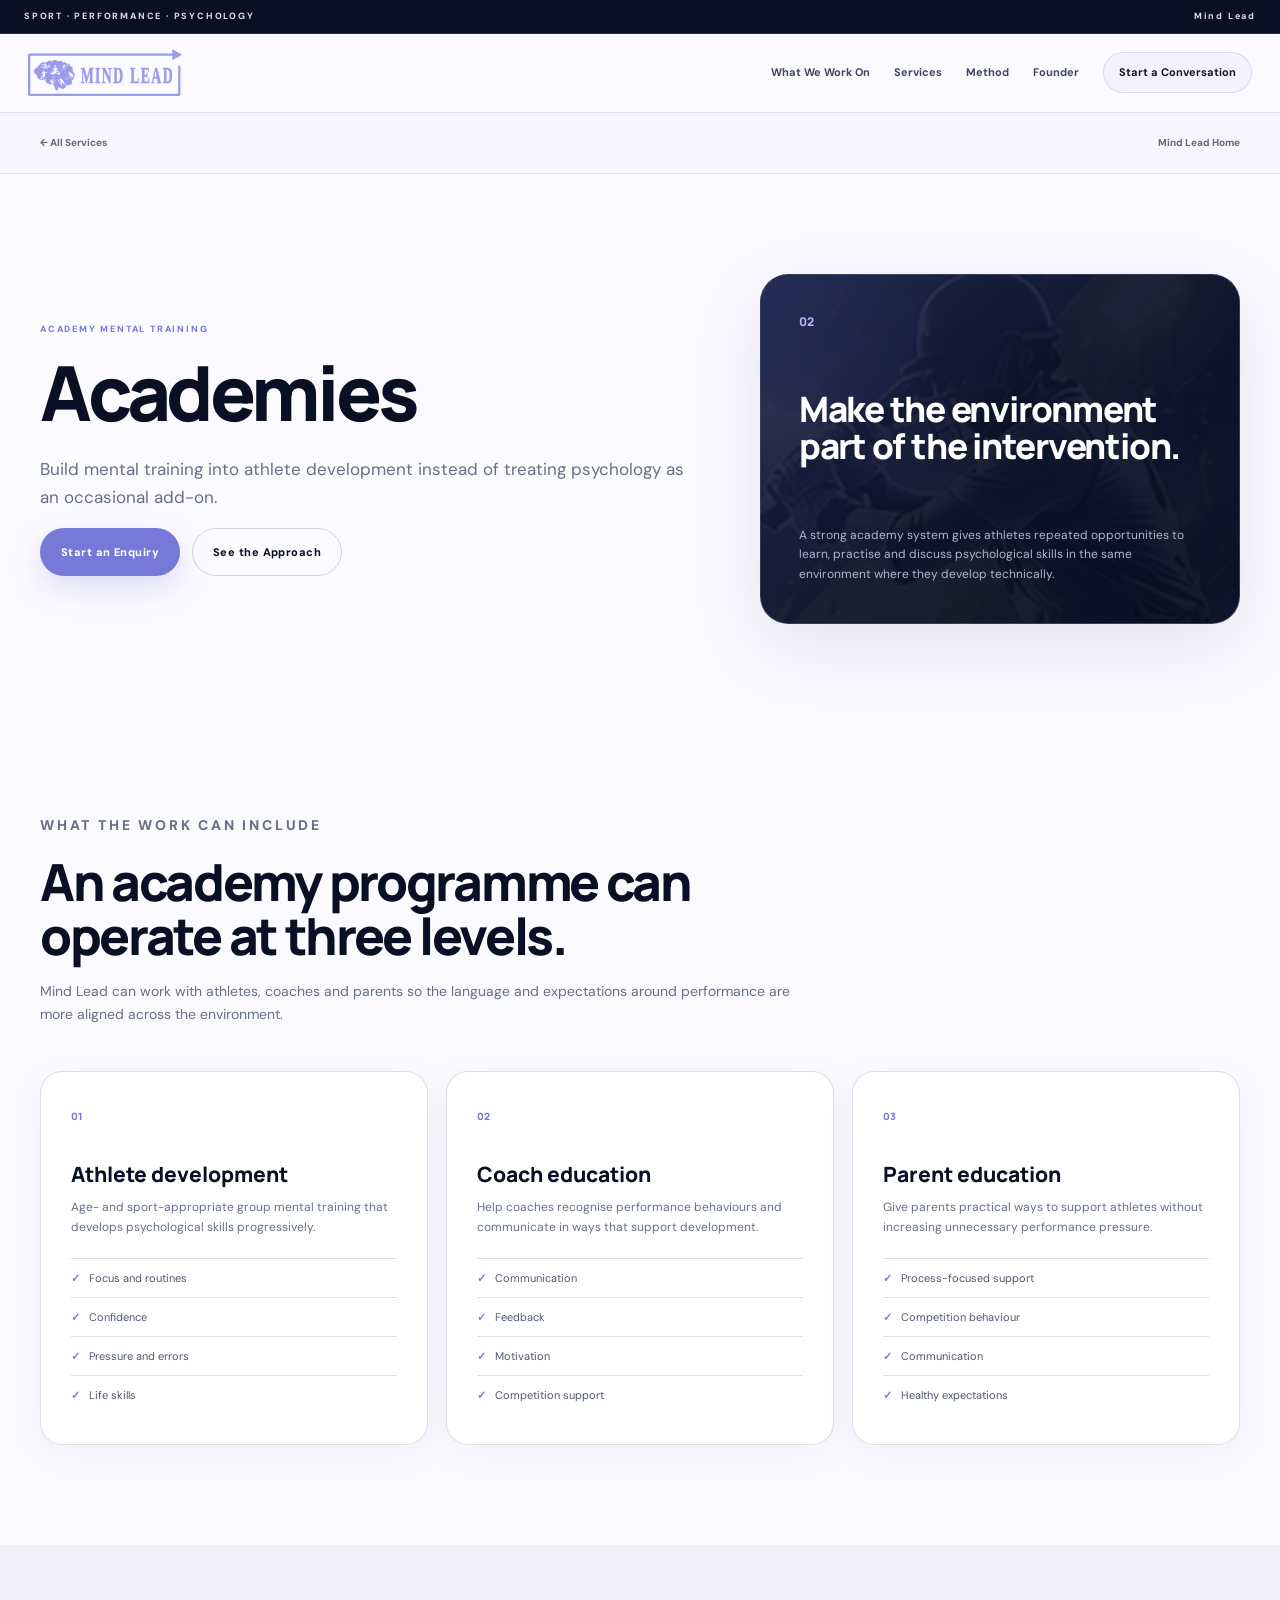
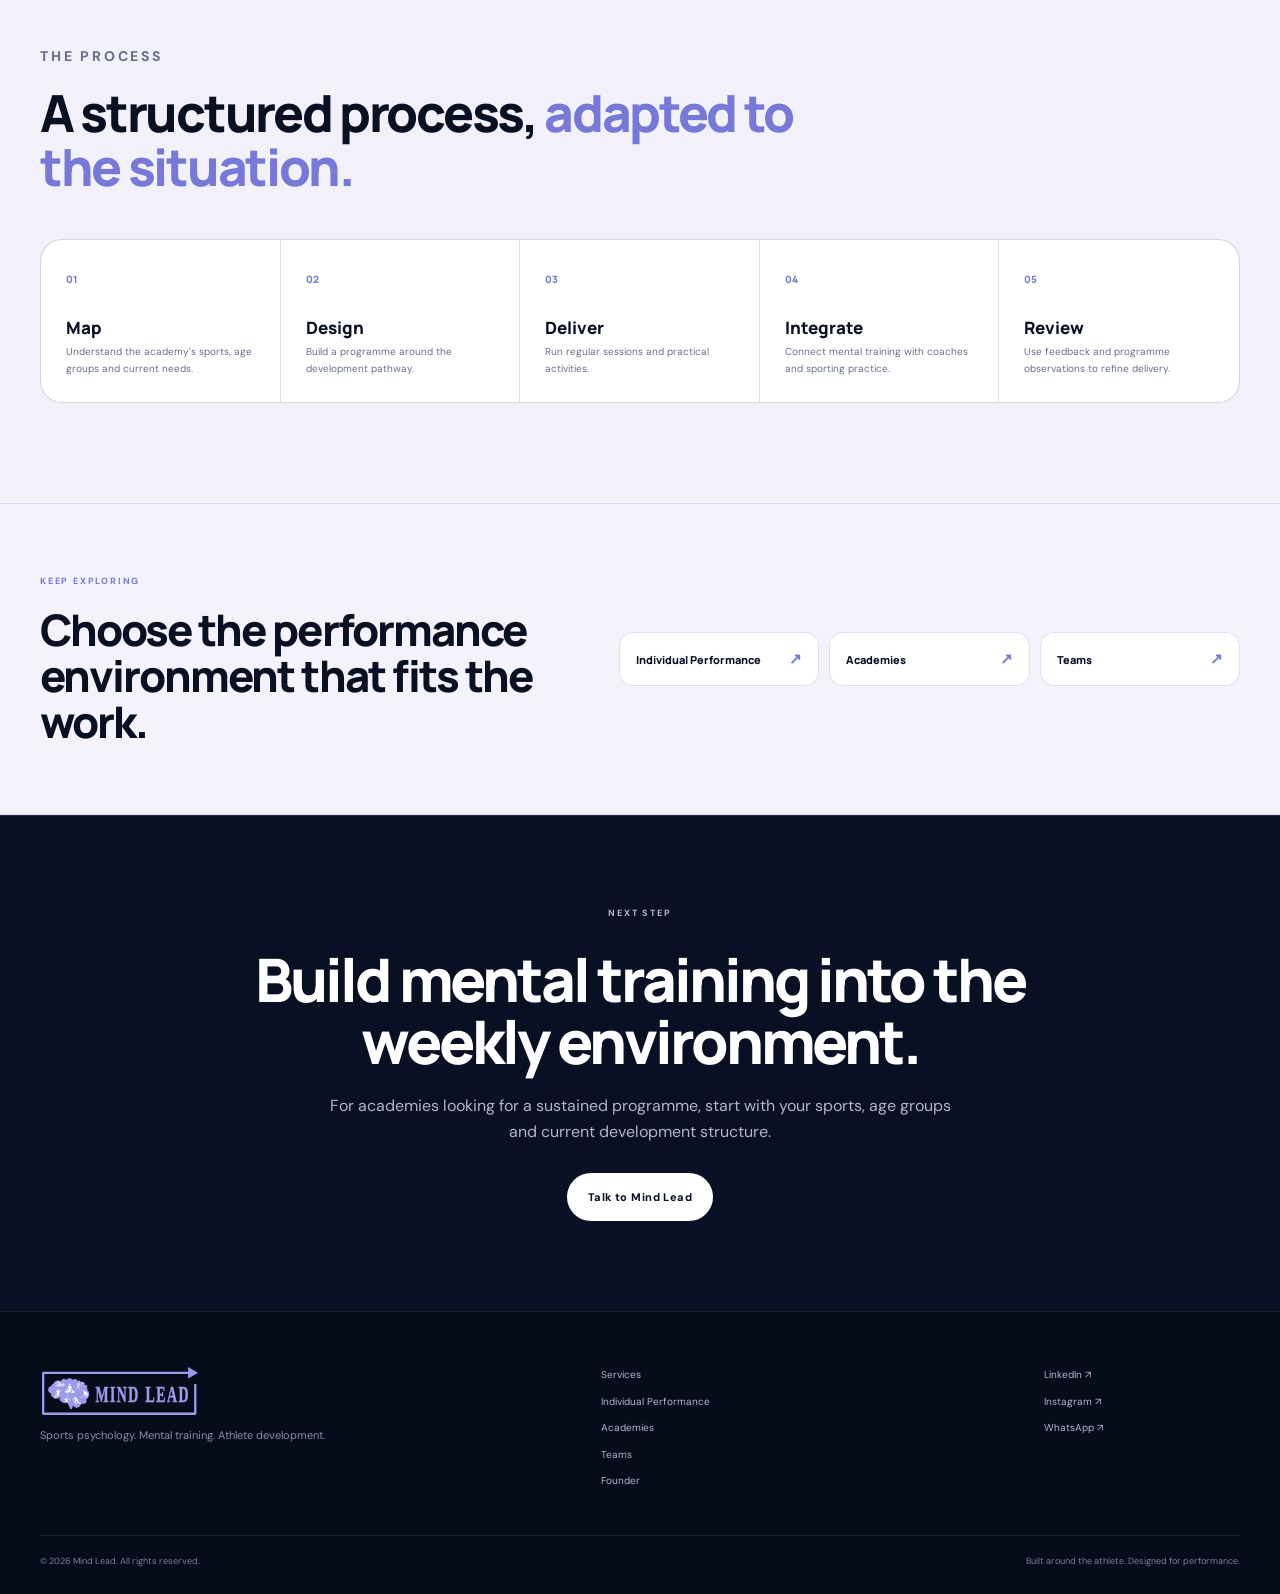
==== commit b01f8d79: "Add files via upload" ====
--- a/academies.html
+++ b/academies.html
@@ -11,9 +11,9 @@
 <body>
 <div class="announcement"><span>SPORT · PERFORMANCE · PSYCHOLOGY</span><span>Mind Lead</span></div>
 <header class="site-header" id="top">
-<a href="index.html" class="brand brand-logo" aria-label="Mind Lead home"><img src="assets/mindlead-logo.svg" alt="Mind Lead"></a>
+<a href="index.html" class="brand brand-logo" aria-label="Mind Lead home"><img src="assets/brand/nav-logo.svg" alt="Mind Lead" class="site-logo"></a>
 <button class="menu-toggle" type="button" aria-label="Open menu" aria-expanded="false"><span></span><span></span><span></span></button>
-<nav class="main-nav"><a href="index.html#work">What We Work On</a><a href="services.html">Services</a><a href="index.html#method">Method</a><a href="index.html#experience">Experience</a><a href="index.html#founder">Founder</a><a href="index.html#contact" class="nav-cta">Start a Conversation</a></nav>
+<nav class="main-nav"><a href="index.html#work">What We Work On</a><a href="services.html">Services</a><a href="index.html#method">Method</a><a href="index.html#founder">Founder</a><a href="index.html#contact" class="nav-cta">Start a Conversation</a></nav>
 </header>
 <div class="page-nav"><div class="section-shell page-nav-inner"><a href="services.html">← All Services</a><a href="index.html">Mind Lead Home</a></div></div>
 <main>
@@ -26,8 +26,9 @@
 <div><span>03</span><h3>Deliver</h3><p>Run regular sessions and practical activities.</p></div>
 <div><span>04</span><h3>Integrate</h3><p>Connect mental training with coaches and sporting practice.</p></div>
 <div><span>05</span><h3>Review</h3><p>Use feedback and programme observations to refine delivery.</p></div></div></div></section>
+<section class="service-rail"><div class="section-shell service-rail-inner reveal"><div><p class="eyebrow">KEEP EXPLORING</p><h2>Choose the performance environment that fits the work.</h2></div><div class="service-rail-links"><a href="individual-performance.html">Individual Performance <span>↗</span></a><a href="academies.html">Academies <span>↗</span></a><a href="teams.html">Teams <span>↗</span></a></div></div></section>
 <section class="page-cta"><div class="section-shell reveal"><p class="eyebrow">NEXT STEP</p><h2>Build mental training into the weekly environment.</h2><p>For academies looking for a sustained programme, start with your sports, age groups and current development structure.</p><a href="index.html#contact" class="button button-light">Talk to Mind Lead</a></div></section>
 </main>
-<footer class="site-footer"><div class="section-shell footer-inner"><div><a href="index.html" class="brand footer-brand"><span>MIND</span> LEAD</a><p>Sports psychology. Mental training. Athlete development.</p></div><div class="footer-links"><a href="services.html">Services</a><a href="individual-performance.html">Individual Performance</a><a href="academies.html">Academies</a><a href="teams.html">Teams</a><a href="index.html#founder">Founder</a></div><div class="footer-social"><a href="https://www.linkedin.com/company/mind-lead/" target="_blank">LinkedIn ↗</a><a href="https://www.instagram.com/mindlead.co/" target="_blank">Instagram ↗</a></div></div><div class="section-shell footer-bottom"><span>© <span id="year"></span> Mind Lead. All rights reserved.</span><span>Built around the athlete. Designed for performance.</span></div></footer>
+<footer class="site-footer"><div class="section-shell footer-inner"><div><a href="index.html" class="brand brand-logo footer-brand" aria-label="Mind Lead home"><img src="assets/brand/nav-logo.svg" alt="Mind Lead" class="site-logo"></a><p>Sports psychology. Mental training. Athlete development.</p></div><div class="footer-links"><a href="services.html">Services</a><a href="individual-performance.html">Individual Performance</a><a href="academies.html">Academies</a><a href="teams.html">Teams</a><a href="index.html#founder">Founder</a></div><div class="footer-social"><a href="https://www.linkedin.com/company/mind-lead/" target="_blank">LinkedIn ↗</a><a href="https://www.instagram.com/mindlead.co/" target="_blank">Instagram ↗</a><a href="https://wa.me/919490309983" target="_blank">WhatsApp ↗</a></div></div><div class="section-shell footer-bottom"><span>© <span id="year"></span> Mind Lead. All rights reserved.</span><span>Built around the athlete. Designed for performance.</span></div></footer>
 <script src="script.js" defer></script>
 </body></html>
--- a/styles.css
+++ b/styles.css
@@ -284,3 +284,807 @@
 .contact-links strong{display:block;color:#fff;font:700 11px/1.2 "Manrope",sans-serif;word-break:break-word}
 .instagram-icon{font-size:18px}
 @media(max-width:760px){.quote-media{height:175px}.quote-copy{min-height:0;padding:24px}.contact-links{grid-template-columns:1fr;max-width:520px}.contact-links a{padding:16px}}
+
+
+/* Content refinement pass — locked visual system */
+.sport-range-note{margin:22px 0 0;color:var(--muted);font-size:11px;line-height:1.7;border-top:1px solid var(--line);padding-top:18px}
+
+/* Evidence: sports-card / collector-card treatment */
+.evidence-section .section-heading>p:last-child{max-width:620px}
+.evidence-grid{align-items:stretch}
+.evidence-card.sports-card{padding:0;overflow:hidden;border-radius:22px;background:#fff;display:flex;flex-direction:column;transition:transform .25s ease,box-shadow .25s ease,border-color .25s ease}
+.evidence-card.sports-card:hover{transform:translateY(-5px);box-shadow:0 20px 55px rgba(37,44,84,.13);border-color:var(--line-lav)}
+.evidence-card-media{height:205px;position:relative;overflow:hidden;background:var(--navy)}
+.evidence-card-media:after{content:"";position:absolute;inset:0;background:linear-gradient(180deg,rgba(9,17,39,.04) 30%,rgba(9,17,39,.78) 100%)}
+.evidence-card-media img{width:100%;height:100%;display:block;object-fit:cover;transition:transform .45s ease}
+.evidence-card.sports-card:hover .evidence-card-media img{transform:scale(1.045)}
+.evidence-card-index{position:absolute;z-index:2;top:16px;left:16px;width:38px;height:38px;border:1px solid rgba(255,255,255,.35);border-radius:50%;display:grid;place-items:center;color:#fff;font:800 10px/1 "Manrope",sans-serif;backdrop-filter:blur(8px);background:rgba(7,13,30,.3)}
+.evidence-card-sport{position:absolute;z-index:2;left:18px;bottom:16px;color:#fff;font:800 9px/1 "Manrope",sans-serif;letter-spacing:.16em}
+.evidence-card-body{padding:23px 23px 25px;display:flex;flex-direction:column;flex:1}
+.evidence-meta{display:flex;justify-content:space-between;gap:12px;margin-bottom:17px;color:var(--lav-deep);font:800 8px/1 "Manrope",sans-serif;letter-spacing:.13em}
+.evidence-card-body h3{font-size:25px;margin:0 0 5px;letter-spacing:-.035em}
+.evidence-role{font-size:10px!important;min-height:0!important;margin:0 0 17px!important;color:var(--lav-deep)!important;font-weight:800}
+.evidence-card-body>p:not(.evidence-role){font-size:11px;line-height:1.7;min-height:0;margin:0 0 21px}
+.evidence-card-body a{margin-top:auto;display:inline-flex;align-items:center;gap:5px;font-size:9px;letter-spacing:.03em}
+
+@media(max-width:760px){
+  .sport-range-note{font-size:10px}
+  .evidence-card-media{height:185px}
+  .evidence-card-body{padding:22px}
+}
+
+/* =========================================================
+   INTERACTION + NAVIGATION POLISH — SEPT 2026
+   ========================================================= */
+
+/* Keep grid children from creating the partial/off-screen card effect. */
+.service-grid,
+.page-cards,
+.page-hero-grid,
+.process-bar,
+.psy-grid,
+.founder-grid,
+.contact-links,
+.service-rail-inner{min-width:0}
+.service-grid > *,
+.page-cards > *,
+.page-hero-grid > *,
+.process-bar > *,
+.psy-grid > *,
+.founder-grid > *,
+.contact-links > *,
+.service-rail-inner > *{min-width:0;box-sizing:border-box}
+.service-card,.page-card,.page-hero-card,.contact-card-link{box-sizing:border-box;max-width:100%}
+
+/* Contact: replace the large duplicate CTA buttons with the same visual language as the contact cards. */
+.contact-links{grid-template-columns:repeat(4,minmax(0,1fr));max-width:1080px;gap:12px;margin:34px auto 0}
+.contact-card-link{min-height:82px}
+.contact-card-link.whatsapp-link:hover{border-color:rgba(112,210,150,.55);background:rgba(112,210,150,.07)}
+.contact-card-link.whatsapp-link .contact-icon{color:#9ce0b7;border-color:rgba(112,210,150,.35)}
+
+/* A small service navigator keeps the four supporting pages connected. */
+.service-rail{background:#f4f3fb;border-top:1px solid var(--line-lav);border-bottom:1px solid var(--line-lav);padding:70px 0}
+.service-rail-inner{display:grid;grid-template-columns:.9fr 1.1fr;gap:70px;align-items:center}
+.service-rail h2{margin:0;font:800 clamp(28px,3.4vw,46px)/1.05 "Manrope",sans-serif;letter-spacing:-.045em;color:var(--navy);max-width:620px}
+.service-rail-links{display:grid;grid-template-columns:repeat(3,minmax(0,1fr));gap:10px}
+.service-rail-links a{display:flex;justify-content:space-between;align-items:center;gap:12px;padding:17px 16px;border:1px solid var(--line-lav);border-radius:14px;background:#fff;color:var(--navy);font:800 11px/1.2 "Manrope",sans-serif;transition:transform .28s ease,border-color .28s ease,box-shadow .28s ease,background .28s ease}
+.service-rail-links a span{color:var(--lav-deep);font-size:15px;transition:transform .28s ease}
+.service-rail-links a:hover{transform:translateY(-4px);border-color:rgba(119,121,216,.45);box-shadow:0 16px 34px rgba(45,45,95,.10);background:#fbfaff}
+.service-rail-links a:hover span{transform:translate(2px,-2px)}
+
+/* Restrained card motion: more premium, less "template". */
+.service-card,.page-card,.evidence-card,.quote-card,.experience-card{transition:transform .32s ease,box-shadow .32s ease,border-color .32s ease}
+.service-card:hover,.page-card:hover,.evidence-card:hover,.quote-card:hover,.experience-card:hover{transform:translateY(-5px);box-shadow:0 18px 50px rgba(45,45,95,.12);border-color:rgba(119,121,216,.28)}
+
+/* Custom pointer — desktop only. The native pointer remains on touch devices. */
+.cursor-ring,.cursor-dot{position:fixed;left:0;top:0;pointer-events:none;z-index:9999;opacity:0;transform:translate3d(-100px,-100px,0);will-change:transform;transition:opacity .2s ease}
+.cursor-ring{width:34px;height:34px;margin:-17px 0 0 -17px;border:1px solid rgba(119,121,216,.65);border-radius:50%;mix-blend-mode:multiply;transition:width .24s ease,height .24s ease,margin .24s ease,border-color .24s ease,background .24s ease,opacity .2s ease}
+.cursor-ring:after{content:"↗";position:absolute;inset:0;display:grid;place-items:center;color:#6f71c8;font:700 10px/1 "Manrope",sans-serif;opacity:0;transform:scale(.7);transition:opacity .2s ease,transform .2s ease}
+.cursor-dot{width:5px;height:5px;margin:-2.5px 0 0 -2.5px;border-radius:50%;background:#7375cf;transition:opacity .2s ease,transform .12s ease}
+body.cursor-ready{cursor:none}
+body.cursor-ready a,body.cursor-ready button,body.cursor-ready [role="button"]{cursor:none}
+body.cursor-ready .cursor-ring.is-hover{width:48px;height:48px;margin:-24px 0 0 -24px;border-color:rgba(119,121,216,.9);background:rgba(174,175,244,.08)}
+body.cursor-ready .cursor-ring.is-hover:after{opacity:1;transform:scale(1)}
+body.cursor-ready .cursor-ring.is-click{width:62px;height:62px;margin:-31px 0 0 -31px;border-color:rgba(119,121,216,.35);transition-duration:.12s}
+
+/* Gentle motion in the approved editorial hero. */
+.hero-sport-panel:nth-child(2){animation:mlFloatA 7s ease-in-out infinite}
+.hero-sport-panel:nth-child(3){animation:mlFloatB 8s ease-in-out -1.5s infinite}
+.hero-sport-panel:nth-child(4){animation:mlFloatC 9s ease-in-out -2s infinite}
+@keyframes mlFloatA{0%,100%{translate:0 0}50%{translate:0 -5px}}
+@keyframes mlFloatB{0%,100%{translate:0 0}50%{translate:0 6px}}
+@keyframes mlFloatC{0%,100%{translate:0 0}50%{translate:-3px -4px}}
+
+@media(max-width:1050px){
+  .contact-links{grid-template-columns:repeat(2,minmax(0,1fr));max-width:760px}
+  .service-rail-inner{grid-template-columns:1fr;gap:28px}
+}
+@media(max-width:760px){
+  .contact-links{grid-template-columns:1fr;max-width:520px}
+  .service-rail{padding:58px 0}
+  .service-rail-links{grid-template-columns:1fr}
+}
+@media(prefers-reduced-motion:reduce){
+  .hero-sport-panel:nth-child(n),.service-card,.page-card,.evidence-card,.quote-card,.experience-card,.service-rail-links a{animation:none!important;transition:none!important}
+}
+
+/* =========================================================
+   HERO IMAGE TEST — uploaded sports gear artwork
+   ========================================================= */
+.hero-photo-hero{
+  position:relative;
+  isolation:isolate;
+  display:flex;
+  align-items:center;
+  min-height:650px;
+  width:min(calc(100% - 48px),1400px);
+  margin:0 auto;
+  padding:92px 7.5%;
+  overflow:hidden;
+  border-radius:0 0 34px 34px;
+  background:#071326;
+  color:#fff;
+  box-shadow:0 24px 80px rgba(13,18,46,.16);
+}
+.hero-photo-hero:before{display:none}
+.hero-photo-bg{position:absolute;inset:0;z-index:-3;overflow:hidden}
+.hero-photo-bg img{width:100%;height:100%;object-fit:cover;object-position:center center;max-width:none;filter:saturate(.86) contrast(1.04) brightness(.82);transform:scale(1.015);transition:transform 1.2s cubic-bezier(.2,.7,.2,1)}
+.hero-photo-hero:hover .hero-photo-bg img{transform:scale(1.035)}
+.hero-photo-overlay{position:absolute;inset:0;z-index:-2;pointer-events:none;background:
+  linear-gradient(90deg,rgba(5,12,29,.97) 0%,rgba(5,12,29,.91) 25%,rgba(5,12,29,.62) 47%,rgba(5,12,29,.16) 73%,rgba(5,12,29,.05) 100%),
+  linear-gradient(0deg,rgba(3,8,20,.66) 0%,rgba(3,8,20,.08) 46%,rgba(3,8,20,.20) 100%);
+}
+.hero-photo-hero .hero-copy{max-width:690px;z-index:2}
+.hero-photo-hero .hero h1{color:#fff;text-shadow:0 4px 24px rgba(0,0,0,.20)}
+.hero-photo-hero .hero h1 em{color:#aaaaf0}
+.hero-photo-hero .hero-lead{color:#d5d9e4;text-shadow:0 2px 14px rgba(0,0,0,.25)}
+.hero-photo-hero .hero-note{color:#d3d7e2}
+.hero-photo-hero .button-ghost{border-color:rgba(255,255,255,.38);background:rgba(5,12,29,.16);backdrop-filter:blur(8px)}
+.hero-photo-marker{position:absolute;right:5.5%;bottom:7%;z-index:3;display:flex;flex-direction:column;gap:6px;padding:12px 15px;border:1px solid rgba(255,255,255,.22);border-radius:12px;background:rgba(5,12,29,.54);backdrop-filter:blur(12px);box-shadow:0 16px 40px rgba(0,0,0,.20);color:#fff}
+.hero-photo-marker span{font-size:7px;letter-spacing:.20em;font-weight:800;color:#c9c9f7}
+.hero-photo-marker strong{font:800 11px/1.1 "Manrope",sans-serif;letter-spacing:.06em}
+.hero-photo-hero .pulse-dot{background:#c9c9f7;box-shadow:0 0 0 6px rgba(170,170,240,.18)}
+
+@media(max-width:1000px){
+  .hero-photo-hero{width:100%;min-height:620px;border-radius:0;padding:76px 6%;}
+  .hero-photo-overlay{background:
+    linear-gradient(90deg,rgba(5,12,29,.97) 0%,rgba(5,12,29,.88) 40%,rgba(5,12,29,.40) 72%,rgba(5,12,29,.12) 100%),
+    linear-gradient(0deg,rgba(3,8,20,.72),rgba(3,8,20,.08) 55%,rgba(3,8,20,.20));}
+  .hero-photo-marker{right:5%;bottom:5%}
+}
+@media(max-width:760px){
+  .hero-photo-hero{min-height:650px;padding:64px 24px 120px;align-items:center;border-radius:0 0 24px 24px}
+  .hero-photo-bg img{object-position:56% center;filter:saturate(.78) contrast(1.03) brightness(.62)}
+  .hero-photo-overlay{background:
+    linear-gradient(90deg,rgba(5,12,29,.96) 0%,rgba(5,12,29,.86) 58%,rgba(5,12,29,.48) 100%),
+    linear-gradient(0deg,rgba(3,8,20,.82) 0%,rgba(3,8,20,.12) 58%,rgba(3,8,20,.35) 100%);}
+  .hero-photo-hero .hero h1{font-size:clamp(46px,12vw,64px)}
+  .hero-photo-hero .hero-lead{font-size:15px;max-width:520px}
+  .hero-photo-marker{left:24px;right:auto;bottom:30px;padding:9px 12px;max-width:calc(100% - 48px)}
+  .hero-photo-marker strong{font-size:9px}
+}
+
+/* =========================================================
+   HERO SPLIT TEST — image anchored to the right
+   ========================================================= */
+.hero-photo-hero{
+  position:relative;
+  isolation:isolate;
+  display:flex;
+  align-items:center;
+  min-height:660px;
+  width:100%;
+  max-width:none;
+  margin:0;
+  padding:96px 7.5%;
+  overflow:hidden;
+  border-radius:0;
+  background:#070d20;
+  color:#fff;
+  box-shadow:none;
+}
+.hero-photo-bg{
+  position:absolute;
+  inset:0 0 0 42%;
+  z-index:-3;
+  overflow:hidden;
+  background:#0a1328;
+}
+.hero-photo-bg img{
+  width:100%;
+  height:100%;
+  object-fit:cover;
+  object-position:center center;
+  max-width:none;
+  filter:saturate(.82) contrast(1.03) brightness(.86);
+  transform:scale(1.01);
+  transition:transform 1.1s cubic-bezier(.2,.7,.2,1),filter .6s ease;
+}
+.hero-photo-hero:hover .hero-photo-bg img{
+  transform:scale(1.025);
+  filter:saturate(.88) contrast(1.04) brightness(.89);
+}
+.hero-photo-overlay{
+  position:absolute;
+  inset:0;
+  z-index:-2;
+  pointer-events:none;
+  background:
+    linear-gradient(90deg,
+      #070d20 0%,
+      #070d20 35%,
+      rgba(7,13,32,.98) 42%,
+      rgba(7,13,32,.80) 49%,
+      rgba(7,13,32,.28) 59%,
+      rgba(7,13,32,0) 69%),
+    linear-gradient(0deg,rgba(3,8,20,.46),rgba(3,8,20,.04) 45%,rgba(3,8,20,.18));
+}
+.hero-photo-hero .hero-copy{
+  position:relative;
+  z-index:2;
+  width:min(100%,640px);
+  max-width:640px;
+}
+.hero-photo-hero .hero h1{
+  color:#fff;
+  text-shadow:none;
+  max-width:650px;
+}
+.hero-photo-hero .hero h1 em{
+  color:#aaaaf0;
+}
+.hero-photo-hero .hero-lead{
+  color:#d7dbe7;
+  text-shadow:none;
+  max-width:610px;
+}
+.hero-photo-hero .hero-note{color:#d3d7e2}
+.hero-photo-hero .button-ghost{
+  border-color:rgba(255,255,255,.34);
+  background:rgba(7,13,32,.20);
+  backdrop-filter:blur(8px);
+}
+.hero-photo-marker{
+  position:absolute;
+  right:4.5%;
+  bottom:7%;
+  z-index:3;
+  display:flex;
+  flex-direction:column;
+  gap:6px;
+  padding:11px 14px;
+  border:1px solid rgba(255,255,255,.20);
+  border-radius:12px;
+  background:rgba(7,13,32,.42);
+  backdrop-filter:blur(12px);
+  box-shadow:0 16px 40px rgba(0,0,0,.18);
+  color:#fff;
+}
+.hero-photo-marker span{font-size:7px;letter-spacing:.20em;font-weight:800;color:#c9c9f7}
+.hero-photo-marker strong{font:800 11px/1.1 "Manrope",sans-serif;letter-spacing:.06em}
+.hero-photo-hero .pulse-dot{background:#c9c9f7;box-shadow:0 0 0 6px rgba(170,170,240,.18)}
+
+/* A restrained seam gives the split a designed/editorial feel. */
+.hero-photo-hero:after{
+  content:"";
+  position:absolute;
+  top:14%;
+  bottom:14%;
+  left:42%;
+  width:1px;
+  background:linear-gradient(180deg,transparent,rgba(174,175,244,.24),transparent);
+  z-index:1;
+  pointer-events:none;
+}
+
+@media(max-width:1000px){
+  .hero-photo-hero{
+    min-height:650px;
+    padding:82px 6%;
+  }
+  .hero-photo-bg{inset:0 0 0 34%}
+  .hero-photo-overlay{
+    background:
+      linear-gradient(90deg,
+        #070d20 0%,
+        #070d20 28%,
+        rgba(7,13,32,.96) 39%,
+        rgba(7,13,32,.72) 51%,
+        rgba(7,13,32,.20) 72%,
+        rgba(7,13,32,0) 100%),
+      linear-gradient(0deg,rgba(3,8,20,.62),rgba(3,8,20,.08) 55%,rgba(3,8,20,.22));
+  }
+  .hero-photo-hero:after{left:34%}
+  .hero-photo-marker{right:4%;bottom:5%}
+}
+
+@media(max-width:760px){
+  .hero-photo-hero{
+    min-height:760px;
+    padding:72px 24px 220px;
+    align-items:flex-start;
+  }
+  .hero-photo-bg{
+    inset:auto 0 0 0;
+    height:54%;
+  }
+  .hero-photo-bg img{
+    object-position:center center;
+    filter:saturate(.78) contrast(1.03) brightness(.68);
+  }
+  .hero-photo-overlay{
+    background:
+      linear-gradient(180deg,
+        #070d20 0%,
+        #070d20 35%,
+        rgba(7,13,32,.92) 49%,
+        rgba(7,13,32,.36) 66%,
+        rgba(7,13,32,.06) 100%);
+  }
+  .hero-photo-hero:after{
+    top:auto;
+    bottom:54%;
+    left:12%;
+    right:12%;
+    width:auto;
+    height:1px;
+    background:linear-gradient(90deg,transparent,rgba(174,175,244,.28),transparent);
+  }
+  .hero-photo-hero .hero h1{font-size:clamp(46px,12vw,64px)}
+  .hero-photo-hero .hero-lead{font-size:15px;max-width:520px}
+  .hero-photo-marker{
+    left:24px;
+    right:auto;
+    bottom:28px;
+    padding:9px 12px;
+    max-width:calc(100% - 48px);
+  }
+  .hero-photo-marker strong{font-size:9px}
+}
+
+
+/* =========================================================
+   HERO FINAL TEST — SOLID COPY + DEDICATED SPORTS IMAGE
+   Removes the background/ghost-text treatment and keeps the
+   supplied sports artwork visually separate from the headline.
+   ========================================================= */
+.hero-split-final{
+  min-height:clamp(590px,calc(100vh - 112px),720px);
+  width:100%;
+  max-width:none;
+  margin:0;
+  padding:72px clamp(28px,7vw,120px);
+  display:grid;
+  grid-template-columns:minmax(0,1fr) minmax(500px,1.08fr);
+  align-items:center;
+  gap:clamp(36px,5vw,88px);
+  position:relative;
+  overflow:hidden;
+  background:#070d20;
+  color:#fff;
+}
+.hero-split-final:before{
+  content:"";
+  position:absolute;
+  inset:0;
+  pointer-events:none;
+  background:radial-gradient(circle at 42% 20%,rgba(154,156,233,.10),transparent 30%),linear-gradient(115deg,rgba(7,13,32,.98),rgba(7,13,32,.92) 47%,rgba(7,13,32,.72) 100%);
+}
+.hero-split-copy{
+  position:relative;
+  z-index:2;
+  width:min(100%,650px);
+  justify-self:end;
+}
+.hero-split-copy .eyebrow{color:#c9c9f7}
+.hero-split-copy h1{
+  margin:0 0 28px;
+  max-width:650px;
+  color:#fff;
+  font:800 clamp(52px,6.2vw,84px)/.96 "Manrope",sans-serif;
+  letter-spacing:-.058em;
+  text-shadow:none;
+}
+.hero-split-copy h1 em{font-style:normal;color:#aaaaf0}
+.hero-split-copy .hero-lead{max-width:600px;color:#d7dbe7;font-size:17px;line-height:1.7}
+.hero-split-copy .button-primary{background:#8587e8;color:#071027;border-color:#8587e8}
+.hero-split-copy .button-primary:hover{background:#a3a5f3;border-color:#a3a5f3;transform:translateY(-2px)}
+.hero-split-copy .button-ghost{color:#fff;border-color:rgba(255,255,255,.28);background:rgba(255,255,255,.03)}
+.hero-split-copy .button-ghost:hover{background:rgba(255,255,255,.08);border-color:rgba(255,255,255,.48);transform:translateY(-2px)}
+.hero-split-copy .hero-note{color:#c9cede;margin-top:28px}
+.hero-split-copy .pulse-dot{background:#aaaaf0;box-shadow:0 0 0 6px rgba(170,170,240,.15)}
+.hero-split-visual{
+  position:relative;
+  z-index:2;
+  width:100%;
+  max-width:820px;
+  margin:0;
+  aspect-ratio:1.52/1;
+  justify-self:start;
+  overflow:hidden;
+  border-radius:28px 0 0 28px;
+  border:1px solid rgba(170,170,240,.20);
+  background:#0b1630;
+  box-shadow:0 34px 90px rgba(0,0,0,.30);
+  isolation:isolate;
+}
+.hero-split-visual:before{
+  content:"";
+  position:absolute;
+  inset:0;
+  z-index:1;
+  pointer-events:none;
+  background:linear-gradient(90deg,rgba(7,13,32,.10),transparent 22%),linear-gradient(0deg,rgba(5,10,25,.34),transparent 42%);
+}
+.hero-split-visual:after{
+  content:"";
+  position:absolute;
+  top:12%;
+  bottom:12%;
+  left:0;
+  width:1px;
+  background:linear-gradient(180deg,transparent,rgba(174,175,244,.55),transparent);
+  z-index:3;
+}
+.hero-split-visual img{
+  display:block;
+  width:100%;
+  height:100%;
+  object-fit:cover;
+  object-position:center;
+  filter:saturate(.82) contrast(1.04) brightness(.90);
+  transform:scale(1.015);
+  transition:transform 1s cubic-bezier(.2,.7,.2,1),filter .6s ease;
+}
+.hero-split-visual:hover img{transform:scale(1.035);filter:saturate(.88) contrast(1.04) brightness(.96)}
+.hero-split-visual figcaption{
+  position:absolute;
+  left:24px;
+  bottom:22px;
+  z-index:4;
+  display:flex;
+  flex-direction:column;
+  gap:6px;
+  padding:11px 14px;
+  border:1px solid rgba(255,255,255,.18);
+  border-radius:12px;
+  background:rgba(7,13,32,.56);
+  backdrop-filter:blur(12px);
+  color:#fff;
+  box-shadow:0 16px 40px rgba(0,0,0,.18);
+}
+.hero-split-visual figcaption span{font-size:7px;letter-spacing:.20em;font-weight:800;color:#c9c9f7}
+.hero-split-visual figcaption strong{font:800 11px/1.1 "Manrope",sans-serif;letter-spacing:.06em}
+
+@media(max-width:1100px){
+  .hero-split-final{grid-template-columns:minmax(0,.92fr) minmax(420px,1.08fr);gap:42px;padding-left:5%;padding-right:5%}
+  .hero-split-copy h1{font-size:clamp(48px,6.4vw,72px)}
+}
+@media(max-width:900px){
+  .hero-split-final{min-height:auto;grid-template-columns:1fr;gap:34px;padding:72px 6% 64px}
+  .hero-split-copy{justify-self:start;max-width:760px}
+  .hero-split-copy h1{max-width:760px}
+  .hero-split-visual{justify-self:stretch;max-width:none;width:100%;aspect-ratio:16/8.5;border-radius:24px}
+}
+@media(max-width:700px){
+  .hero-split-final{padding:58px 20px 44px;gap:28px}
+  .hero-split-copy h1{font-size:clamp(46px,12vw,64px);line-height:.98;margin-bottom:22px}
+  .hero-split-copy .hero-lead{font-size:15px;line-height:1.6}
+  .hero-split-copy .hero-actions{gap:9px}
+  .hero-split-copy .button{min-height:46px;padding:0 17px}
+  .hero-split-visual{aspect-ratio:4/3;border-radius:20px}
+  .hero-split-visual img{object-position:center}
+  .hero-split-visual figcaption{left:16px;bottom:16px;padding:9px 11px;max-width:calc(100% - 32px)}
+  .hero-split-visual figcaption strong{font-size:9px}
+}
+
+/* =========================================================
+   LATEST HERO + UPLOADED VISUAL SYSTEM
+   Fixes the clipped headline and uses the newly supplied
+   mental-performance image set throughout the homepage.
+   ========================================================= */
+.hero-split-final{
+  box-sizing:border-box;
+  width:100vw;
+  max-width:none;
+  margin-left:calc(50% - 50vw);
+  margin-right:calc(50% - 50vw);
+  min-height:clamp(610px,calc(100vh - 112px),760px);
+  padding:clamp(56px,7vw,92px) clamp(28px,7vw,120px);
+  grid-template-columns:minmax(0, .88fr) minmax(0, 1.12fr);
+  gap:clamp(32px,4.5vw,82px);
+  overflow:hidden;
+  background:#071126;
+}
+.hero-split-final:before{
+  background:
+    radial-gradient(circle at 20% 28%,rgba(132,135,232,.12),transparent 28%),
+    linear-gradient(90deg,#071126 0%,#08142b 48%,rgba(7,17,38,.82) 72%,rgba(7,17,38,.52) 100%);
+}
+.hero-split-copy{
+  min-width:0;
+  width:100%;
+  max-width:720px;
+  justify-self:end;
+  padding-left:clamp(0px,1vw,14px);
+}
+.hero-split-copy h1{
+  max-width:700px;
+  font-size:clamp(46px,5.35vw,78px);
+  line-height:.98;
+  letter-spacing:-.048em;
+  overflow-wrap:normal;
+  word-break:normal;
+}
+.hero-split-copy .hero-lead{max-width:620px;font-size:16px;line-height:1.68}
+.hero-split-visual{
+  min-width:0;
+  width:100%;
+  max-width:none;
+  height:100%;
+  min-height:500px;
+  aspect-ratio:auto;
+  justify-self:stretch;
+  border-radius:28px 0 0 28px;
+  border:1px solid rgba(170,170,240,.20);
+  background:#0b1630;
+  box-shadow:0 30px 80px rgba(0,0,0,.28);
+}
+.hero-split-visual img{
+  object-position:center center;
+  filter:saturate(.96) contrast(1.03) brightness(.94);
+  transform:scale(1.01);
+}
+.hero-split-visual:before{
+  background:linear-gradient(90deg,rgba(7,13,32,.18),transparent 28%),linear-gradient(0deg,rgba(5,10,25,.26),transparent 48%);
+}
+.hero-split-visual figcaption{
+  left:22px;
+  bottom:20px;
+  background:rgba(7,13,32,.64);
+}
+
+/* Uploaded mental-performance images: make them feel native to the visual system. */
+.topic-media img,.method-media img,.experience-image,.evidence-card-media img,.quote-media img{
+  filter:saturate(.96) contrast(1.02);
+}
+.topic-media,.method-media{background:#0b1630}
+.experience-image-card{background:#0b1630}
+
+/* PsyOPTIMAL now uses one of the supplied performance-data visuals. */
+.psy-placeholder{position:relative;overflow:hidden;min-height:430px;border-radius:26px;background:#08142b}
+.psy-placeholder img{position:absolute;inset:0;width:100%;height:100%;object-fit:cover;display:block;filter:saturate(.88) contrast(1.05) brightness(.72)}
+.psy-placeholder-overlay{position:absolute;inset:0;display:flex;flex-direction:column;justify-content:flex-end;gap:8px;padding:32px;background:linear-gradient(180deg,rgba(7,13,32,.05) 25%,rgba(7,13,32,.88) 100%);color:#fff}
+.psy-placeholder-overlay span{font-size:8px;letter-spacing:.2em;font-weight:800;color:#c9c9f7}
+.psy-placeholder-overlay strong{font:800 clamp(34px,4vw,54px)/.95 "Manrope",sans-serif;letter-spacing:-.04em}
+.psy-placeholder-overlay small{font-size:11px;color:#d6dbea;line-height:1.5;max-width:330px}
+
+@media(max-width:1100px){
+  .hero-split-final{grid-template-columns:minmax(0,.92fr) minmax(0,1.08fr);padding-left:5%;padding-right:5%;gap:36px}
+  .hero-split-copy h1{font-size:clamp(44px,6vw,68px)}
+}
+@media(max-width:900px){
+  .hero-split-final{width:100%;margin-left:0;margin-right:0;min-height:auto;grid-template-columns:1fr;gap:34px;padding:68px 6% 60px}
+  .hero-split-copy{justify-self:start;max-width:780px}
+  .hero-split-copy h1{max-width:760px}
+  .hero-split-visual{height:auto;min-height:0;aspect-ratio:16/8.5;border-radius:24px;justify-self:stretch}
+}
+@media(max-width:700px){
+  .hero-split-final{padding:54px 20px 44px;gap:26px}
+  .hero-split-copy h1{font-size:clamp(43px,11.5vw,62px);line-height:.98}
+  .hero-split-copy .hero-lead{font-size:15px;line-height:1.62}
+  .hero-split-visual{aspect-ratio:4/3;border-radius:20px}
+  .hero-split-visual figcaption{left:14px;bottom:14px;max-width:calc(100% - 28px)}
+  .psy-placeholder{min-height:330px}
+}
+
+/* =========================================================
+   CORPORATE & WORKPLACE PSYCHOLOGY
+   Quiet extension of the Mind Lead system — present, not dominant.
+   ========================================================= */
+.workplace-note{padding-top:54px;padding-bottom:54px;background:linear-gradient(180deg,#f8f7fd,#f2f1fa)}
+.workplace-note-inner{display:flex;align-items:center;justify-content:space-between;gap:40px;padding:28px 34px;border:1px solid var(--line-lav);border-radius:22px;background:rgba(255,255,255,.62);box-shadow:0 12px 40px rgba(45,45,95,.05)}
+.workplace-note-inner>div{max-width:760px}
+.workplace-note h2{font:800 clamp(28px,3.4vw,43px)/1.02 "Manrope";letter-spacing:-.045em;color:var(--navy);margin:0 0 10px}
+.workplace-note h2 em{font-style:normal;color:var(--lav-deep)}
+.workplace-note p:not(.eyebrow){font-size:13px;line-height:1.65;color:var(--muted);margin:0}
+.workplace-note .text-link{white-space:nowrap;color:var(--lav-deep)}
+.corporate-page{background:linear-gradient(180deg,#fbfaff,#f3f2fb)}
+.corporate-page .page-hero-card{position:relative;overflow:hidden;background:linear-gradient(145deg,#111a35,#0a1024)}
+.corporate-page .page-hero-card:after{content:"";position:absolute;inset:auto -20% -35% 20%;height:65%;background:radial-gradient(circle,rgba(154,156,233,.28),transparent 66%);pointer-events:none}
+.corporate-page .page-hero-card>*{position:relative;z-index:1}
+.corporate-cards{grid-template-columns:repeat(3,1fr)}
+.corporate-format-bar{grid-template-columns:repeat(5,1fr)}
+.corporate-principles{display:grid;grid-template-columns:.8fr 1.2fr;gap:70px;align-items:start}
+.corporate-principle-grid{display:grid;grid-template-columns:1fr 1fr;gap:1px;background:var(--line);border:1px solid var(--line);border-radius:22px;overflow:hidden}
+.corporate-principle{background:#fff;padding:30px}
+.corporate-principle span{font:800 10px "Manrope";color:var(--lav-deep)}
+.corporate-principle h3{font:800 19px "Manrope";color:var(--navy);margin:25px 0 8px}
+.corporate-principle p{font-size:12px;line-height:1.65;color:var(--muted);margin:0}
+.audience-row{display:flex;flex-wrap:wrap;gap:10px}
+.audience-row span{padding:12px 16px;border:1px solid var(--line-lav);border-radius:999px;background:#fff;color:var(--navy);font-size:11px;font-weight:700}
+@media(max-width:1000px){.corporate-cards{grid-template-columns:1fr 1fr}.corporate-format-bar{grid-template-columns:1fr 1fr}.corporate-principles{grid-template-columns:1fr;gap:40px}}
+@media(max-width:760px){.workplace-note{padding-top:36px;padding-bottom:36px}.workplace-note-inner{display:block;padding:24px}.workplace-note .text-link{display:inline-block;margin-top:18px}.corporate-cards{grid-template-columns:1fr}.corporate-format-bar{grid-template-columns:1fr}.corporate-principle-grid{grid-template-columns:1fr}.corporate-principle{padding:25px}}
+
+/* =========================================================
+   SCROLL OPTIMIZATION — METHOD + ATHLETE VOICE
+   Preserves the full approved UI system above.
+   ========================================================= */
+.quote-grid-compact{grid-template-columns:repeat(2,minmax(0,1fr));max-width:900px}
+.quote-grid-compact .quote-card{min-height:0;padding:0;overflow:hidden}
+.quote-grid-compact .quote-media{height:175px}
+.quote-grid-compact .quote-copy{min-height:185px;padding:24px 26px 25px}
+.quote-grid-compact .quote-copy p{font-size:21px}
+
+.method-process{display:grid;grid-template-columns:repeat(6,minmax(0,1fr));border:1px solid rgba(255,255,255,.12);border-radius:20px;overflow:hidden;background:rgba(255,255,255,.025)}
+.method-process-step{min-width:0;padding:25px 20px 24px;border-right:1px solid rgba(255,255,255,.1);display:flex;flex-direction:column;gap:25px;min-height:185px}
+.method-process-step:last-child{border-right:0}
+.method-process-step>span{color:#c4a9e0;font:800 11px/1 "Manrope",sans-serif;letter-spacing:.08em}
+.method-process-step h3{font:800 20px/1.05 "Manrope",sans-serif;margin:0 0 8px}
+.method-process-step p{color:#aeb0b8;font-size:11px;line-height:1.55;margin:0}
+.method-process-step:hover{background:rgba(255,255,255,.035)}
+
+@media(max-width:1050px){
+  .method-process{grid-template-columns:repeat(3,1fr)}
+  .method-process-step:nth-child(3){border-right:0}
+  .method-process-step:nth-child(n+4){border-top:1px solid rgba(255,255,255,.1)}
+  .method-process-step:nth-child(4){border-right:1px solid rgba(255,255,255,.1)}
+  .method-process-step:nth-child(5){border-right:1px solid rgba(255,255,255,.1)}
+}
+@media(max-width:900px){.quote-grid-compact{max-width:none}}
+@media(max-width:760px){
+  .quote-grid-compact{grid-template-columns:1fr;max-width:none}
+  .quote-grid-compact .quote-media{height:190px}
+  .method-process{grid-template-columns:1fr 1fr}
+  .method-process-step:nth-child(2),.method-process-step:nth-child(4),.method-process-step:nth-child(6){border-right:0}
+  .method-process-step:nth-child(3),.method-process-step:nth-child(4){border-top:1px solid rgba(255,255,255,.1)}
+  .method-process-step:nth-child(5),.method-process-step:nth-child(6){border-top:1px solid rgba(255,255,255,.1)}
+  .method-process-step:nth-child(3),.method-process-step:nth-child(5){border-right:1px solid rgba(255,255,255,.1)}
+  .method-process-step{min-height:165px;padding:22px 18px}
+}
+@media(max-width:560px){
+  .method-process{grid-template-columns:1fr}
+  .method-process-step,.method-process-step:nth-child(n){border-right:0;border-top:1px solid rgba(255,255,255,.1)}
+  .method-process-step:first-child{border-top:0}
+}
+.quote-grid-compact{align-items:stretch}
+.quote-grid-compact .quote-card{height:100%}
+.quote-grid-compact .quote-copy{display:flex;flex-direction:column;justify-content:space-between}
+
+/* Combined evidence + athlete voice */
+.combined-evidence-grid{grid-template-columns:repeat(3,minmax(0,1fr));align-items:stretch}
+.combined-evidence-grid .evidence-card{min-width:0}
+.combined-evidence-grid .athlete-voice-card{border-color:rgba(119,121,216,.22)}
+.evidence-source-note{font-size:9px!important;line-height:1.5;color:var(--muted)!important;margin-top:auto!important;padding-top:14px;border-top:1px solid var(--line)}
+.psy-callout{padding-top:54px;padding-bottom:54px}
+.psy-callout-inner{display:grid;grid-template-columns:minmax(0,1fr) 220px auto;align-items:center;gap:28px}
+.psy-callout-copy{max-width:700px}
+.psy-callout h2{font:800 clamp(28px,3.4vw,43px)/1.02 "Manrope";letter-spacing:-.045em;color:var(--navy);margin:0 0 10px}
+.psy-callout h2 em{font-style:normal;color:var(--lav-deep)}
+.psy-callout-copy>p:not(.eyebrow){font-size:13px;line-height:1.65;color:var(--muted);margin:0}
+.psy-inline-points{display:flex;flex-wrap:wrap;gap:7px;margin-top:16px}
+.psy-inline-points span{font-size:9px;font-weight:800;letter-spacing:.04em;padding:7px 9px;border:1px solid var(--line-lav);border-radius:999px;color:var(--lav-deep);background:#fff}
+.psy-callout-media{position:relative;height:128px;border-radius:16px;overflow:hidden;border:1px solid var(--line-lav);background:#eef0f9;box-shadow:0 8px 25px rgba(45,45,95,.06)}
+.psy-callout-media img{width:100%;height:100%;object-fit:cover;display:block}
+.psy-callout-media:after{content:"";position:absolute;inset:0;background:linear-gradient(180deg,rgba(7,13,32,.02),rgba(7,13,32,.62))}
+.psy-callout-media span{position:absolute;left:12px;bottom:10px;z-index:1;color:#fff;font:800 7px/1 "Manrope";letter-spacing:.13em}
+.psy-callout-action{min-width:185px}
+.psy-callout-action .psy-note{font-size:9px;color:#7d8497;line-height:1.5;margin:0 0 12px}
+.psy-callout-action .text-link{color:var(--lav-deep);white-space:nowrap}
+@media(max-width:1000px){.combined-evidence-grid{grid-template-columns:repeat(2,minmax(0,1fr))}.psy-callout-inner{grid-template-columns:minmax(0,1fr) 190px}.psy-callout-action{grid-column:1/-1;display:flex;align-items:center;justify-content:space-between;gap:24px}.psy-callout-action .psy-note{margin:0;max-width:650px}}
+@media(max-width:700px){.combined-evidence-grid{grid-template-columns:1fr}.psy-callout{padding-top:36px;padding-bottom:36px}.psy-callout-inner{display:block;padding:24px}.psy-callout-media{height:170px;margin-top:20px}.psy-callout-action{display:block;margin-top:18px}.psy-callout-action .psy-note{margin-bottom:12px}.psy-inline-points{gap:6px}}
+
+
+/* FINAL EXPERIENCE + PSYOPTIMAL COMPACT PASS */
+.experience-grid{grid-template-columns:repeat(2,minmax(0,1fr));gap:18px}
+.experience-card{min-height:0}
+.experience-card h3{margin-top:48px}
+@media(max-width:760px){.experience-grid{grid-template-columns:1fr;gap:16px}.experience-card h3{margin-top:42px}}
+
+
+/* =========================================================
+   FINAL PASS — MENTAL SKILLS COMPACT PROCESS LAYOUT + WORDMARK
+   ========================================================= */
+.brand-wordmark{display:inline-flex;align-items:center;font:800 18px/1 "Manrope",sans-serif;letter-spacing:.14em;color:#fff;white-space:nowrap}
+.brand-wordmark-gold{color:var(--gold)}
+.footer-brand .brand-wordmark{font-size:19px}
+
+/* Mental skills now uses the compact process-card layout used by Method.
+   Background remains the light performance foundation. */
+#work .topic-grid{
+  display:grid;
+  grid-template-columns:repeat(4,minmax(0,1fr));
+  border:1px solid var(--line);
+  border-radius:20px;
+  overflow:hidden;
+  background:rgba(17,22,43,.05);
+  gap:0;
+}
+#work .topic-card{
+  min-width:0;
+  min-height:185px;
+  padding:25px 20px 24px;
+  border:0;
+  border-right:1px solid var(--line);
+  border-bottom:1px solid var(--line);
+  border-radius:0;
+  background:#fff;
+  display:flex;
+  flex-direction:column;
+  gap:25px;
+  box-shadow:none;
+}
+#work .topic-card:nth-child(4n){border-right:0}
+#work .topic-card:nth-child(n+5){border-bottom:0}
+#work .topic-card span{color:var(--lav-deep);font:800 11px/1 "Manrope",sans-serif;letter-spacing:.08em}
+#work .topic-body{padding:0;display:flex;flex-direction:column;min-height:0}
+#work .topic-body h3{font:800 20px/1.05 "Manrope",sans-serif;letter-spacing:-.02em;margin:0 0 9px;color:var(--navy)}
+#work .topic-body p{font-size:11px;line-height:1.55;color:var(--muted);margin:0}
+#work .topic-card:hover{background:#fcfbff;border-color:var(--line)}
+
+@media(max-width:1050px){
+  #work .topic-grid{grid-template-columns:repeat(2,minmax(0,1fr))}
+  #work .topic-card:nth-child(4n){border-right:1px solid var(--line)}
+  #work .topic-card:nth-child(2n){border-right:0}
+  #work .topic-card:nth-child(n+5){border-bottom:1px solid var(--line)}
+  #work .topic-card:nth-child(n+7){border-bottom:0}
+}
+@media(max-width:700px){
+  .brand-wordmark{font-size:16px}
+  .footer-brand .brand-wordmark{font-size:18px}
+  #work .topic-grid{grid-template-columns:1fr}
+  #work .topic-card,#work .topic-card:nth-child(n){border-right:0;border-bottom:1px solid var(--line)}
+  #work .topic-card:last-child{border-bottom:0}
+  #work .topic-card{min-height:150px;padding:22px 18px}
+}
+
+/* Uploaded Mind Lead logo */
+.brand-logo{width:154px;height:auto;display:flex;align-items:center}
+.brand-logo .site-logo{display:block;width:100%;height:auto;max-height:48px;object-fit:contain}
+.footer-brand{width:160px}
+@media (max-width:900px){.brand-logo{width:144px}.footer-brand{width:150px}}
+@media (max-width:700px){.brand-logo{width:132px;height:auto}.footer-brand{width:140px}}
+
+/* FINAL VISUAL CONTRAST PASS — light surfaces
+   Keep the dark performance sections restrained, but give light grids/cards
+   enough edge contrast to remain legible and structured. */
+:root{
+  --line-light:rgba(24,31,58,.14);
+  --line-light-strong:rgba(24,31,58,.18);
+}
+
+/* Light card/grid systems */
+#work .topic-grid{
+  border-color:var(--line-light-strong);
+}
+#work .topic-card{
+  border-right-color:var(--line-light);
+  border-bottom-color:var(--line-light);
+}
+#work .topic-card:hover{
+  border-color:var(--line-lav);
+}
+.service-card,
+.evidence-card,
+.quote-card,
+.page-card{
+  border-color:var(--line-light);
+}
+.service-card:hover,
+.evidence-card:hover{
+  border-color:var(--line-lav);
+}
+.service-card li,
+.check-list li,
+.process-bar div,
+.faq-list,
+.faq-item,
+.credentials span{
+  border-color:var(--line-light);
+}
+.process-bar{
+  border-color:var(--line-light-strong);
+}
+.service-page-links a{
+  border-color:var(--line-light);
+}
+.sports-work-strip{
+  border-top-color:var(--line-light);
+  border-bottom-color:var(--line-light-strong);
+}
+.sports-work-item{
+  border-right-color:var(--line-light);
+}
+
+/* The light mental-skills grid benefits from a little more row separation. */
+#work .topic-grid{
+  box-shadow:0 0 0 1px rgba(24,31,58,.025);
+}
+
+@media(max-width:1050px){
+  #work .topic-card:nth-child(4n){border-right-color:var(--line-light)}
+  #work .topic-card:nth-child(2n){border-right-color:var(--line-light)}
+}
+@media(max-width:700px){
+  #work .topic-card,#work .topic-card:nth-child(n){border-bottom-color:var(--line-light)}
+}
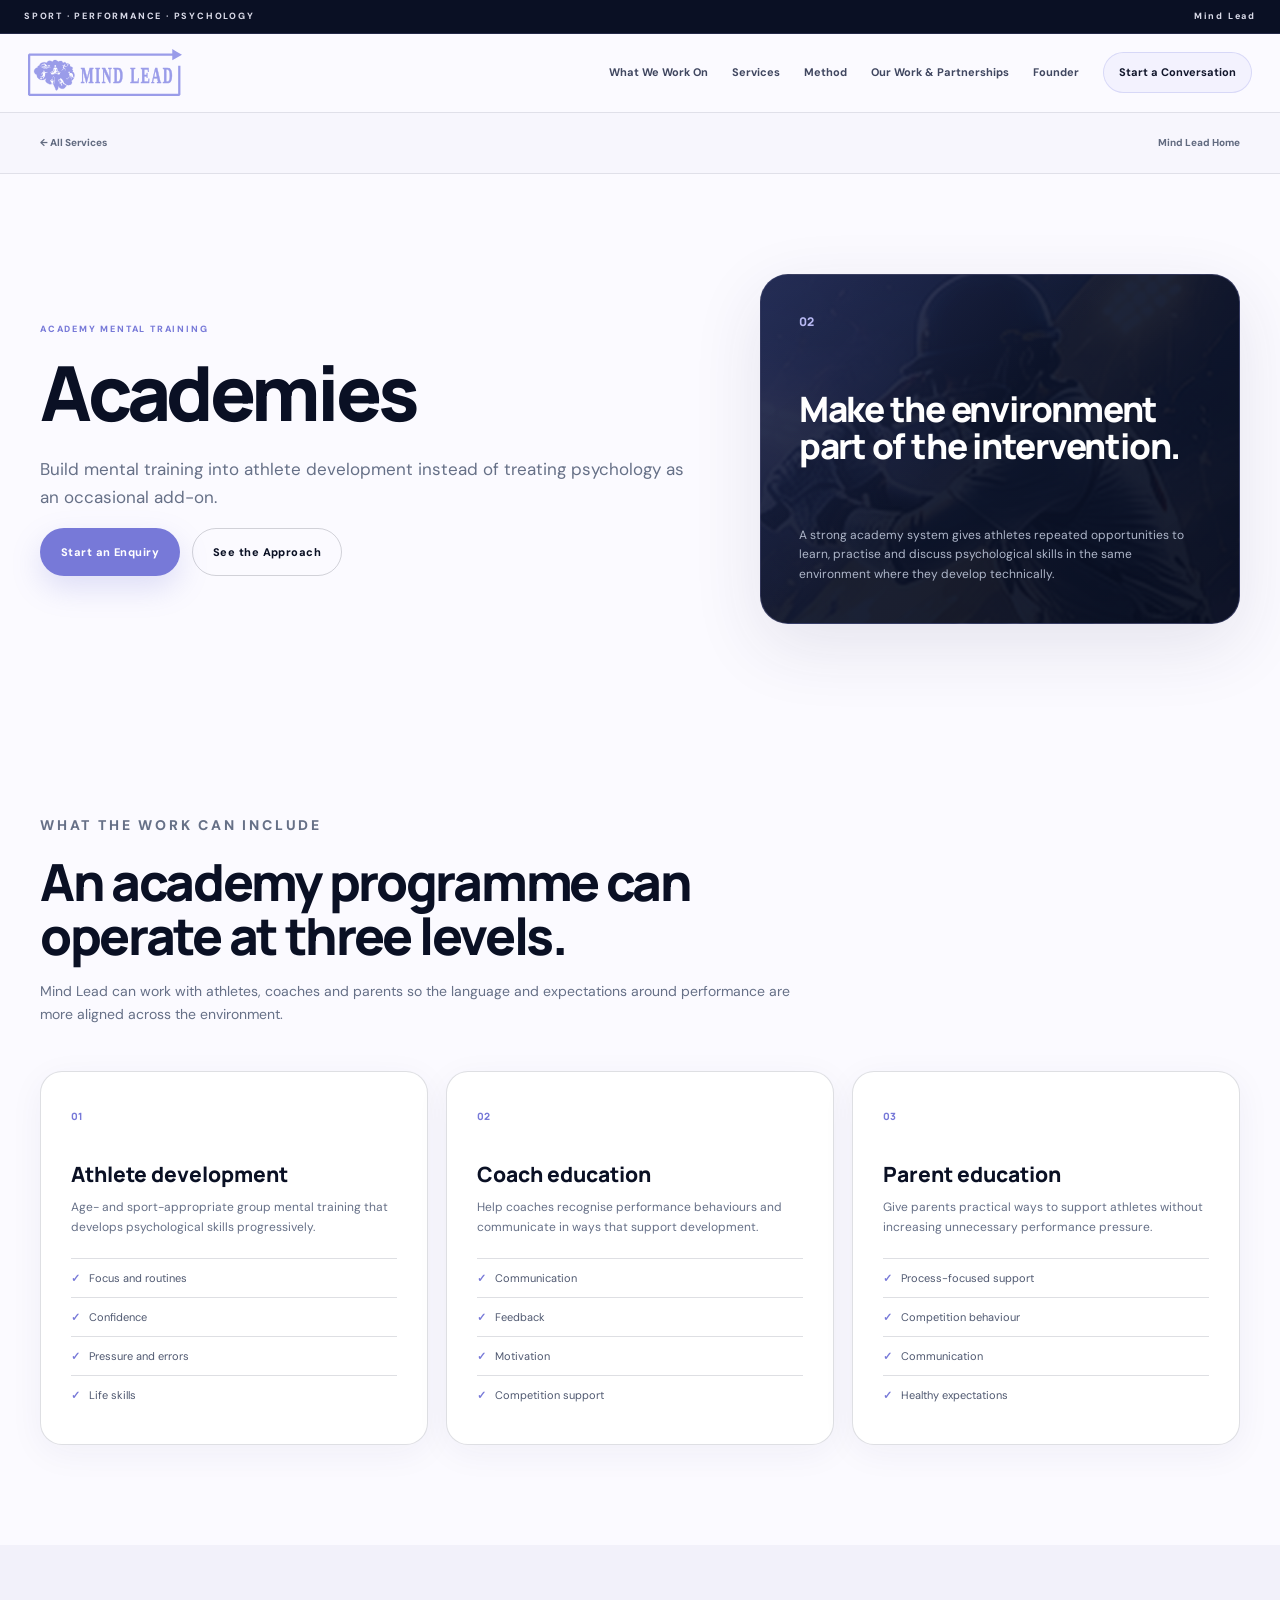
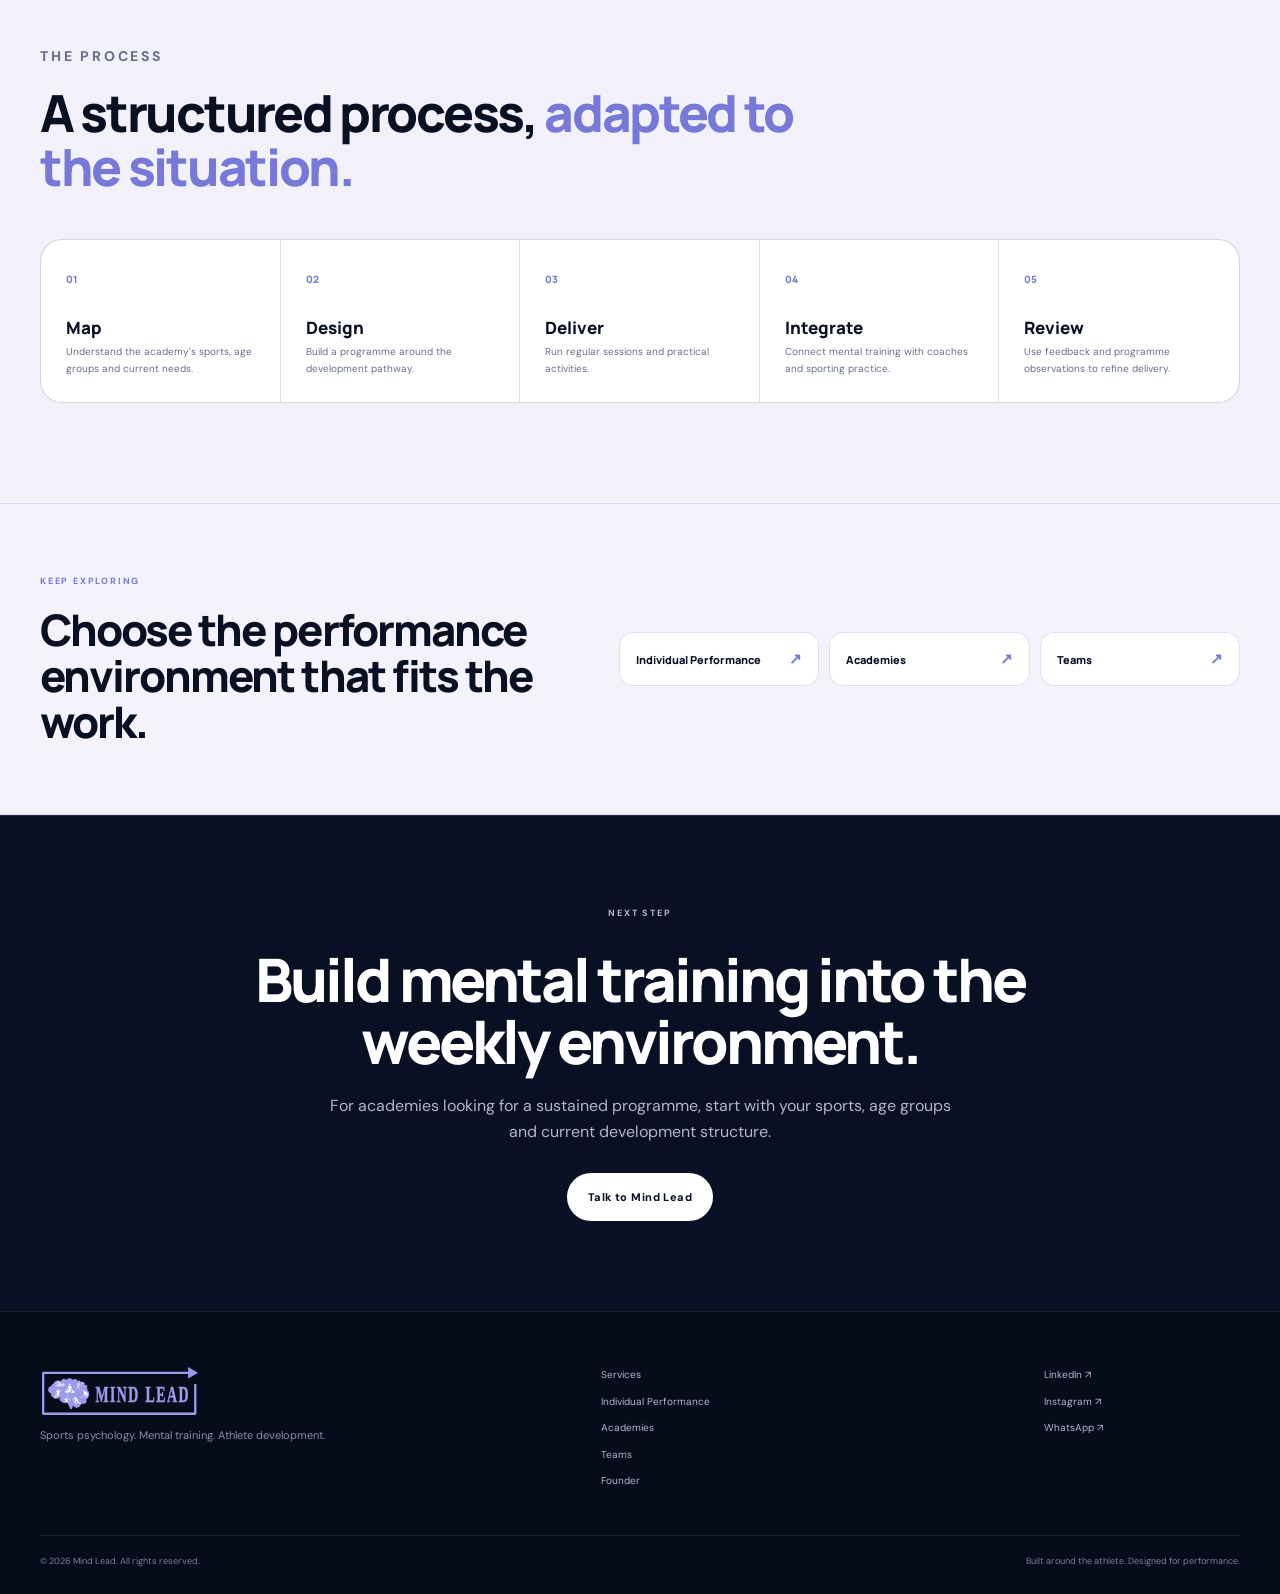
==== commit 78872f2f: "Add files via upload" ====
--- a/academies.html
+++ b/academies.html
@@ -1,23 +1,50 @@
 <!DOCTYPE html>
 <html lang="en">
 <head>
-<meta charset="UTF-8"><meta name="viewport" content="width=device-width, initial-scale=1.0">
-<meta name="description" content="Build mental training into athlete development instead of treating psychology as an occasional add-on.">
-<title>Academies | Mind Lead</title>
-<link rel="preconnect" href="https://fonts.googleapis.com"><link rel="preconnect" href="https://fonts.gstatic.com" crossorigin>
-<link href="https://fonts.googleapis.com/css2?family=DM+Sans:wght@400;500;600;700&family=Manrope:wght@500;600;700;800&display=swap" rel="stylesheet">
-<link rel="stylesheet" href="styles.css">
+  <meta charset="UTF-8">
+  <meta name="viewport" content="width=device-width, initial-scale=1.0">
+  <title>Sports Psychology for Academies &amp; Coaches | Mind Lead</title>
+  <meta name="description" content="Embed practical mental training into athlete development with academy programmes, group sessions, coach alignment and parent education.">
+  <meta name="robots" content="index, follow, max-image-preview:large, max-snippet:-1, max-video-preview:-1">
+  <meta name="googlebot" content="index, follow, max-image-preview:large, max-snippet:-1, max-video-preview:-1">
+  <meta name="author" content="Mind Lead">
+  <meta name="theme-color" content="#0b1024">
+  <link rel="canonical" href="https://www.mindlead.co.in/academies.html">
+  <link rel="icon" type="image/svg+xml" href="/favicon.svg">
+  <link rel="apple-touch-icon" href="/assets/brand/apple-touch-icon.png">
+  <link rel="preconnect" href="https://fonts.googleapis.com">
+  <link rel="preconnect" href="https://fonts.gstatic.com" crossorigin>
+  <link href="https://fonts.googleapis.com/css2?family=DM+Sans:wght@400;500;600;700&family=Manrope:wght@500;600;700;800&display=swap" rel="stylesheet">
+  <link rel="stylesheet" href="styles.css">
+  <meta property="og:locale" content="en_IN">
+  <meta property="og:site_name" content="Mind Lead">
+  <meta property="og:type" content="website">
+  <meta property="og:title" content="Sports Psychology for Academies &amp; Coaches | Mind Lead">
+  <meta property="og:description" content="Embed practical mental training into athlete development with academy programmes, group sessions, coach alignment and parent education.">
+  <meta property="og:url" content="https://www.mindlead.co.in/academies.html">
+  <meta property="og:image" content="https://www.mindlead.co.in/assets/hero/mindlead-social-preview.jpg">
+  <meta property="og:image:secure_url" content="https://www.mindlead.co.in/assets/hero/mindlead-social-preview.jpg">
+  <meta property="og:image:type" content="image/jpeg">
+  <meta property="og:image:width" content="1200">
+  <meta property="og:image:height" content="630">
+  <meta property="og:image:alt" content="Sporting equipment representing the sports and performance psychology work of Mind Lead">
+  <meta name="twitter:card" content="summary_large_image">
+  <meta name="twitter:title" content="Sports Psychology for Academies &amp; Coaches | Mind Lead">
+  <meta name="twitter:description" content="Embed practical mental training into athlete development with academy programmes, group sessions, coach alignment and parent education.">
+  <meta name="twitter:image" content="https://www.mindlead.co.in/assets/hero/mindlead-social-preview.jpg">
+  <meta name="twitter:image:alt" content="Sporting equipment representing the sports and performance psychology work of Mind Lead">
+  <script type="application/ld+json">{"@context":"https://schema.org","@graph":[{"@type":"WebPage","@id":"https://www.mindlead.co.in/academies.html#webpage","url":"https://www.mindlead.co.in/academies.html","name":"Sports Psychology for Academies & Coaches | Mind Lead","description":"Embed practical mental training into athlete development with academy programmes, group sessions, coach alignment and parent education.","isPartOf":{"@id":"https://www.mindlead.co.in/#website"},"about":{"@id":"https://www.mindlead.co.in/#organization"},"inLanguage":"en-IN"},{"@type":"Service","@id":"https://www.mindlead.co.in/academies.html#service","name":"Sports psychology for academies","serviceType":"Sports psychology for academies","description":"Embedded mental training, coach alignment and parent education for athlete development.","provider":{"@id":"https://www.mindlead.co.in/#organization"},"areaServed":{"@type":"Country","name":"India"},"url":"https://www.mindlead.co.in/academies.html"},{"@type":"BreadcrumbList","itemListElement":[{"@type":"ListItem","position":1,"name":"Home","item":"https://www.mindlead.co.in/"},{"@type":"ListItem","position":2,"name":"Services","item":"https://www.mindlead.co.in/services.html"},{"@type":"ListItem","position":3,"name":"Sports psychology for academies","item":"https://www.mindlead.co.in/academies.html"}]}]}</script>
 </head>
 <body>
 <div class="announcement"><span>SPORT · PERFORMANCE · PSYCHOLOGY</span><span>Mind Lead</span></div>
 <header class="site-header" id="top">
-<a href="index.html" class="brand brand-logo" aria-label="Mind Lead home"><img src="assets/brand/nav-logo.svg" alt="Mind Lead" class="site-logo"></a>
-<button class="menu-toggle" type="button" aria-label="Open menu" aria-expanded="false"><span></span><span></span><span></span></button>
-<nav class="main-nav"><a href="index.html#work">What We Work On</a><a href="services.html">Services</a><a href="index.html#method">Method</a><a href="index.html#founder">Founder</a><a href="index.html#contact" class="nav-cta">Start a Conversation</a></nav>
+<a aria-label="Mind Lead home" class="brand brand-logo" href="index.html"><img alt="Mind Lead" class="site-logo" decoding="async" loading="lazy" src="assets/brand/nav-logo.svg"/></a>
+<button aria-expanded="false" aria-label="Open menu" class="menu-toggle" type="button"><span></span><span></span><span></span></button>
+<nav class="main-nav"><a href="index.html#work">What We Work On</a><a href="services.html">Services</a><a href="index.html#method">Method</a><a href="index.html#partnerships">Our Work &amp; Partnerships</a><a href="index.html#founder">Founder</a><a class="nav-cta" href="index.html#contact">Start a Conversation</a></nav>
 </header>
 <div class="page-nav"><div class="section-shell page-nav-inner"><a href="services.html">← All Services</a><a href="index.html">Mind Lead Home</a></div></div>
 <main>
-<section class="page-hero academies-page"><div class="section-shell page-hero-grid"><div class="reveal"><p class="eyebrow">ACADEMY MENTAL TRAINING</p><h1>Academies</h1><p class="page-hero-lead">Build mental training into athlete development instead of treating psychology as an occasional add-on.</p><div class="hero-actions"><a href="index.html#contact" class="button button-primary">Start an Enquiry</a><a href="#approach" class="button button-ghost">See the Approach</a></div></div><div class="page-hero-card reveal" style="--page-hero-image:url('assets/sports/cricket.jpg')"><span class="number">02</span><h2>Make the environment part of the intervention.</h2><p>A strong academy system gives athletes repeated opportunities to learn, practise and discuss psychological skills in the same environment where they develop technically.</p></div></div></section>
+<section class="page-hero academies-page"><div class="section-shell page-hero-grid"><div class="reveal"><p class="eyebrow">ACADEMY MENTAL TRAINING</p><h1>Academies</h1><p class="page-hero-lead">Build mental training into athlete development instead of treating psychology as an occasional add-on.</p><div class="hero-actions"><a class="button button-primary" href="index.html#contact">Start an Enquiry</a><a class="button button-ghost" href="#approach">See the Approach</a></div></div><div class="page-hero-card reveal" style="--page-hero-image:url('assets/sports/cricket.jpg')"><span class="number">02</span><h2>Make the environment part of the intervention.</h2><p>A strong academy system gives athletes repeated opportunities to learn, practise and discuss psychological skills in the same environment where they develop technically.</p></div></div></section>
 <section class="page-section" id="approach"><div class="section-shell"><div class="page-heading reveal"><p class="eyebrow">WHAT THE WORK CAN INCLUDE</p><h2>An academy programme can operate at three levels.</h2><p>Mind Lead can work with athletes, coaches and parents so the language and expectations around performance are more aligned across the environment.</p></div><div class="page-cards"><article class="page-card reveal"><span class="card-num">01</span><h3>Athlete development</h3><p>Age- and sport-appropriate group mental training that develops psychological skills progressively.</p><ul class="check-list"><li>Focus and routines</li><li>Confidence</li><li>Pressure and errors</li><li>Life skills</li></ul></article>
 <article class="page-card reveal"><span class="card-num">02</span><h3>Coach education</h3><p>Help coaches recognise performance behaviours and communicate in ways that support development.</p><ul class="check-list"><li>Communication</li><li>Feedback</li><li>Motivation</li><li>Competition support</li></ul></article>
 <article class="page-card reveal"><span class="card-num">03</span><h3>Parent education</h3><p>Give parents practical ways to support athletes without increasing unnecessary performance pressure.</p><ul class="check-list"><li>Process-focused support</li><li>Competition behaviour</li><li>Communication</li><li>Healthy expectations</li></ul></article></div></div></section>
@@ -27,8 +54,12 @@
 <div><span>04</span><h3>Integrate</h3><p>Connect mental training with coaches and sporting practice.</p></div>
 <div><span>05</span><h3>Review</h3><p>Use feedback and programme observations to refine delivery.</p></div></div></div></section>
 <section class="service-rail"><div class="section-shell service-rail-inner reveal"><div><p class="eyebrow">KEEP EXPLORING</p><h2>Choose the performance environment that fits the work.</h2></div><div class="service-rail-links"><a href="individual-performance.html">Individual Performance <span>↗</span></a><a href="academies.html">Academies <span>↗</span></a><a href="teams.html">Teams <span>↗</span></a></div></div></section>
-<section class="page-cta"><div class="section-shell reveal"><p class="eyebrow">NEXT STEP</p><h2>Build mental training into the weekly environment.</h2><p>For academies looking for a sustained programme, start with your sports, age groups and current development structure.</p><a href="index.html#contact" class="button button-light">Talk to Mind Lead</a></div></section>
+<section class="page-cta"><div class="section-shell reveal"><p class="eyebrow">NEXT STEP</p><h2>Build mental training into the weekly environment.</h2><p>For academies looking for a sustained programme, start with your sports, age groups and current development structure.</p><a class="button button-light" href="index.html#contact">Talk to Mind Lead</a></div></section>
 </main>
-<footer class="site-footer"><div class="section-shell footer-inner"><div><a href="index.html" class="brand brand-logo footer-brand" aria-label="Mind Lead home"><img src="assets/brand/nav-logo.svg" alt="Mind Lead" class="site-logo"></a><p>Sports psychology. Mental training. Athlete development.</p></div><div class="footer-links"><a href="services.html">Services</a><a href="individual-performance.html">Individual Performance</a><a href="academies.html">Academies</a><a href="teams.html">Teams</a><a href="index.html#founder">Founder</a></div><div class="footer-social"><a href="https://www.linkedin.com/company/mind-lead/" target="_blank">LinkedIn ↗</a><a href="https://www.instagram.com/mindlead.co/" target="_blank">Instagram ↗</a><a href="https://wa.me/919490309983" target="_blank">WhatsApp ↗</a></div></div><div class="section-shell footer-bottom"><span>© <span id="year"></span> Mind Lead. All rights reserved.</span><span>Built around the athlete. Designed for performance.</span></div></footer>
-<script src="script.js" defer></script>
+<footer class="site-footer"><div class="section-shell footer-inner"><div><a aria-label="Mind Lead home" class="brand brand-logo footer-brand" href="index.html"><img alt="Mind Lead" class="site-logo" decoding="async" loading="lazy" src="assets/brand/nav-logo.svg"/></a><p>Sports psychology. Mental training. Athlete development.</p></div><div class="footer-links"><a href="services.html">Services</a><a href="individual-performance.html">Individual Performance</a><a href="academies.html">Academies</a><a href="teams.html">Teams</a><a href="index.html#founder">Founder</a></div><div class="footer-social"><a href="https://www.linkedin.com/company/mind-lead/" target="_blank">LinkedIn ↗</a><a href="https://www.instagram.com/mindlead.co/" target="_blank">Instagram ↗</a><a href="https://wa.me/919490309983" target="_blank">WhatsApp ↗</a></div></div><div class="section-shell footer-bottom"><span>© <span id="year"></span> Mind Lead. All rights reserved.</span><span>Built around the athlete. Designed for performance.</span></div></footer>
+
+<a class="mobile-whatsapp-float" href="https://wa.me/919490309983?text=Hello%20Mind%20Lead%2C%20I%E2%80%99d%20like%20to%20know%20more%20about%20your%20services." target="_blank" rel="noopener noreferrer" aria-label="Chat with Mind Lead on WhatsApp">
+  <svg viewBox="0 0 32 32" aria-hidden="true" focusable="false"><path fill="currentColor" d="M16.02 3.2c-7.05 0-12.78 5.72-12.78 12.76 0 2.25.59 4.45 1.71 6.4L3.13 28.8l6.61-1.73a12.78 12.78 0 0 0 6.27 1.64h.01c7.04 0 12.77-5.73 12.78-12.77a12.7 12.7 0 0 0-3.75-9.04 12.7 12.7 0 0 0-9.03-3.7Zm0 23.35h-.01a10.6 10.6 0 0 1-5.4-1.48l-.39-.23-3.92 1.03 1.05-3.82-.25-.4a10.57 10.57 0 0 1-1.63-5.68c0-5.83 4.74-10.57 10.57-10.57 2.82 0 5.47 1.1 7.46 3.1a10.5 10.5 0 0 1 3.1 7.47c0 5.83-4.75 10.58-10.58 10.58Zm5.8-7.92c-.32-.16-1.88-.93-2.17-1.03-.29-.1-.5-.16-.7.16-.2.32-.8 1.03-.98 1.24-.18.2-.36.23-.68.08-.32-.16-1.35-.5-2.57-1.59-.95-.84-1.6-1.88-1.79-2.2-.18-.32-.02-.49.14-.65.14-.14.32-.36.48-.54.16-.18.21-.31.32-.52.1-.2.05-.39-.03-.54-.08-.16-.71-1.72-.98-2.35-.26-.62-.52-.53-.71-.54h-.61c-.2 0-.54.08-.83.39-.29.31-1.09 1.06-1.09 2.59s1.12 3 1.28 3.21c.16.2 2.2 3.36 5.33 4.71.74.32 1.32.51 1.77.65.74.24 1.42.2 1.95.12.6-.09 1.88-.77 2.14-1.52.27-.75.27-1.4.19-1.53-.08-.13-.29-.21-.61-.37Z"/></svg>
+</a>
+<script defer="" src="script.js"></script>
 </body></html>
--- a/styles.css
+++ b/styles.css
@@ -1088,3 +1088,1206 @@
 @media(max-width:700px){
   #work .topic-card,#work .topic-card:nth-child(n){border-bottom-color:var(--line-light)}
 }
+
+
+/* =========================================================
+   SPORT, PEOPLE & PERFORMANCE — unified homepage section
+   ========================================================= */
+.sport-section{padding-bottom:clamp(76px,8vw,112px)}
+.sport-story-divider{height:1px;background:rgba(119,121,216,.22);margin:clamp(42px,6vw,76px) 0 clamp(34px,4vw,54px)}
+.sport-story-intro{max-width:820px;margin:0 auto clamp(34px,4vw,52px);text-align:center}
+.sport-story-intro h2{font:800 clamp(32px,4vw,48px)/1.08 "Manrope",sans-serif;letter-spacing:-.045em;color:var(--navy);margin:8px 0 12px}
+.sport-story-intro h2 em,.compact-story-heading h3 em{color:var(--lav-deep);font-style:normal}
+.sport-story-intro>p:last-child{color:var(--muted);font-size:14px;line-height:1.7;margin:0 auto;max-width:600px}
+.sport-story-block{margin-top:clamp(34px,4vw,52px)}
+.compact-story-heading{margin-bottom:24px}
+.compact-story-heading h3{font:800 clamp(27px,3.2vw,38px)/1.12 "Manrope",sans-serif;letter-spacing:-.04em;color:var(--navy);margin:7px 0 9px}
+.compact-story-heading>p:last-child{max-width:620px;color:var(--muted);font-size:13px;line-height:1.7}
+.evidence-subsection .combined-evidence-grid{grid-template-columns:repeat(3,minmax(0,1fr));gap:16px}
+.evidence-subsection .evidence-card-media{height:160px}
+.evidence-subsection .evidence-card-body{padding:19px 20px 21px}
+.evidence-subsection .evidence-card-body h3{font-size:21px}
+.evidence-subsection .evidence-card-body>p:not(.evidence-role){font-size:10.5px;line-height:1.65}
+.founder-subsection{padding:clamp(22px,3vw,34px);border:1px solid rgba(119,121,216,.24);border-radius:24px;background:linear-gradient(135deg,#f8f7fd,#fff)}
+.founder-subsection .compact-story-heading{margin-bottom:18px}
+.founder-grid-compact{grid-template-columns:190px minmax(0,1fr);gap:32px;align-items:center}
+.founder-grid-compact .founder-image{aspect-ratio:1/1;max-height:190px;border-radius:18px}
+.founder-grid-compact .founder-copy h2{font-size:clamp(30px,3vw,42px);margin-bottom:8px}
+.founder-grid-compact .founder-role{margin-bottom:12px}
+.founder-grid-compact .founder-copy>p:not(.eyebrow):not(.founder-role){font-size:12px;line-height:1.65;margin:8px 0;max-width:760px}
+.founder-grid-compact .credentials{margin:14px 0;gap:7px}
+.founder-grid-compact .credentials span{padding:7px 10px}
+.founder-grid-compact .founder-caption{font-size:7px;bottom:10px;left:10px;padding:8px 10px}
+@media(max-width:1000px){
+ .evidence-subsection .combined-evidence-grid{grid-template-columns:repeat(2,minmax(0,1fr))}
+ .founder-grid-compact{grid-template-columns:160px minmax(0,1fr);gap:24px}
+}
+@media(max-width:700px){
+ .sport-story-intro{text-align:left;margin-bottom:28px}
+ .sport-story-divider{margin:38px 0 30px}
+ .evidence-subsection .combined-evidence-grid{grid-template-columns:1fr}
+ .evidence-subsection .evidence-card-media{height:180px}
+ .founder-subsection{padding:20px;border-radius:18px}
+ .founder-grid-compact{grid-template-columns:1fr;gap:18px}
+ .founder-grid-compact .founder-image{max-height:none;max-width:220px}
+}
+
+/* THE WORK · THE PEOPLE · THE EXPERIENCE — sport-board inspired story selector */
+.story-board{margin-top:0;padding:14px;border-radius:28px;background:linear-gradient(145deg,#0e1730,#17234a);border:1px solid rgba(154,156,233,.28);box-shadow:0 25px 70px rgba(13,18,46,.16);color:#fff}
+.story-pills{display:flex;gap:8px;flex-wrap:wrap;padding:5px}
+.story-pill{appearance:none;cursor:pointer;white-space:nowrap;border:1px solid rgba(255,255,255,.17);border-radius:999px;background:transparent;color:#e1e5f2;padding:12px 17px;font:700 11px/1.2 sans-serif;font-family:inherit;transition:background .2s ease,border-color .2s ease,color .2s ease}
+.story-pill:hover{border-color:rgba(171,169,255,.7);color:#fff}
+.story-pill.active{background:#9998e8;border-color:#9998e8;color:#fff}
+.story-content{display:grid;grid-template-columns:minmax(0,1.2fr) minmax(0,.8fr);gap:clamp(26px,3.2vw,48px);align-items:stretch;margin-top:10px;padding:clamp(22px,3vw,42px);border:1px solid rgba(255,255,255,.09);border-radius:22px;background:rgba(255,255,255,.055);min-height:430px}
+.story-photo-wrap{position:relative;min-height:390px;overflow:hidden;border-radius:20px;border:1px solid rgba(255,255,255,.1);background:#091126}
+.story-photo-wrap img{display:block;width:100%;height:100%;min-height:390px;object-fit:cover}
+.story-photo-wrap img.founder-image{object-fit:contain;background:#dedff5}
+.story-photo-caption{position:absolute;left:18px;bottom:16px;padding:9px 12px;border:1px solid rgba(255,255,255,.2);border-radius:999px;background:rgba(7,12,28,.76);color:#fff;font-size:8px;font-weight:800;letter-spacing:.13em}
+.story-copy{display:flex;flex-direction:column;justify-content:center;min-width:0;padding:8px 2px}
+.story-copy .eyebrow{color:#e4b94f;margin:0 0 18px}
+.story-copy h3{margin:0 0 12px;color:#fff;font:800 clamp(28px,3vw,42px)/1.12 "Manrope",sans-serif;letter-spacing:-.04em}
+.story-role{margin:0 0 18px;color:#d9dcef;font-size:13px;font-weight:700}
+.story-copy>p:not(.eyebrow):not(.story-role){margin:0;color:#c3cadd;font-size:14px;line-height:1.8}
+.story-highlights{display:grid;grid-template-columns:1fr 1fr;gap:10px;margin-top:25px}
+.story-highlights span{padding:13px 14px;border:1px solid rgba(255,255,255,.13);border-radius:13px;color:#e6e9f4;font-size:10px}
+.story-bottom-row{display:flex;flex-wrap:wrap;align-items:center;justify-content:space-between;gap:16px;margin-top:22px}
+.story-tags{display:flex;flex-wrap:wrap;gap:8px}
+.story-tags span{padding:8px 12px;border:1px solid rgba(255,255,255,.15);border-radius:999px;color:#e0e4f2;font-size:10px}
+.story-link{color:#c4c2ff;font-size:11px;font-weight:800;text-underline-offset:5px}
+.story-link:hover{color:#fff}
+@media(max-width:900px){.story-content{grid-template-columns:1fr;gap:24px}.story-photo-wrap,.story-photo-wrap img{min-height:320px}.story-copy{padding:0 2px}}
+@media(max-width:700px){.story-board{padding:10px;border-radius:20px}.story-pills{flex-wrap:nowrap;overflow-x:auto;padding:4px 2px 12px;scrollbar-width:thin}.story-pill{padding:11px 14px;font-size:10px}.story-content{padding:14px;border-radius:16px;min-height:0}.story-photo-wrap,.story-photo-wrap img{min-height:235px}.story-copy h3{font-size:29px}.story-copy>p:not(.eyebrow):not(.story-role){font-size:12px;line-height:1.7}.story-highlights{gap:8px;margin-top:18px}.story-highlights span{padding:11px 10px}.story-bottom-row{align-items:flex-start;flex-direction:column}}
+.story-anchor{scroll-margin-top:110px}
+
+/* Primary story categories: Work / People / Experience */
+.story-category-tabs{display:grid;grid-template-columns:repeat(3,minmax(0,1fr));gap:10px;margin:4px 4px 16px}
+.story-category{appearance:none;cursor:pointer;border:1px solid rgba(255,255,255,.24);border-radius:15px;background:rgba(255,255,255,.045);color:#e7e9f5;padding:17px 18px;font-family:inherit;font-size:12px;font-weight:800;line-height:1.2;letter-spacing:.12em;text-align:center;transition:background .2s ease,border-color .2s ease,color .2s ease}
+.story-category:hover{border-color:rgba(171,169,255,.8);color:#fff}
+.story-category.active{background:#9998e8;border-color:#9998e8;color:#fff;box-shadow:0 8px 24px rgba(153,152,232,.2)}
+.story-pills{min-height:42px}
+.story-pill[hidden]{display:none!important}
+@media(max-width:700px){.story-category-tabs{gap:6px;margin:2px 2px 12px}.story-category{padding:14px 7px;font-size:10px;letter-spacing:.07em;border-radius:12px}.story-pills{min-height:40px}}
+
+
+/* WHAT WE WORK ON — tabbed mental-skills explorer */
+.topic-explorer{margin-top:clamp(28px,4vw,48px);padding:14px;border:1px solid rgba(105,108,174,.30);border-radius:28px;background:linear-gradient(145deg,#101a37,#1b294d);box-shadow:0 24px 64px rgba(13,18,46,.12);color:#fff}
+.topic-tabs{display:flex;flex-wrap:wrap;gap:8px;padding:5px;margin-bottom:10px}
+.topic-tab{appearance:none;cursor:pointer;white-space:nowrap;border:1px solid rgba(255,255,255,.19);border-radius:999px;background:transparent;color:#e1e5f2;padding:12px 16px;font-size:11px;font-weight:700;line-height:1.2;font-family:inherit;transition:background .2s ease,border-color .2s ease,color .2s ease}
+.topic-tab:hover{border-color:rgba(171,169,255,.75);color:#fff}
+.topic-tab.active{background:#9998e8;border-color:#9998e8;color:#fff}
+.topic-panel{display:grid;grid-template-columns:minmax(0,1.08fr) minmax(0,.92fr);gap:clamp(24px,3.2vw,46px);align-items:stretch;margin-top:8px;padding:clamp(18px,2.8vw,36px);border:1px solid rgba(255,255,255,.10);border-radius:22px;background:rgba(255,255,255,.055);min-height:390px}
+.topic-photo-wrap{position:relative;min-height:340px;overflow:hidden;border-radius:18px;border:1px solid rgba(255,255,255,.11);background:#091126}
+.topic-photo-wrap img{display:block;width:100%;height:100%;min-height:340px;object-fit:cover}
+.topic-photo-caption{position:absolute;left:16px;bottom:15px;padding:9px 12px;border:1px solid rgba(255,255,255,.2);border-radius:999px;background:rgba(7,12,28,.78);color:#fff;font-size:8px;font-weight:800;letter-spacing:.13em}
+.topic-copy{display:flex;flex-direction:column;justify-content:center;min-width:0;padding:8px 2px}
+.topic-copy .eyebrow{color:#e4b94f;margin:0 0 16px}
+.topic-copy h3{margin:0 0 14px;color:#fff;font:800 clamp(28px,3vw,42px)/1.12 "Manrope",sans-serif;letter-spacing:-.04em}
+.topic-copy>p:not(.eyebrow){margin:0;color:#cbd3e5;font-size:14px;line-height:1.8}
+.topic-highlights{display:grid;grid-template-columns:1fr 1fr;gap:9px;margin-top:24px}
+.topic-highlights span{padding:12px 13px;border:1px solid rgba(255,255,255,.14);border-radius:12px;color:#e6e9f4;font-size:10px}
+.topic-tags{display:flex;flex-wrap:wrap;gap:8px;margin-top:18px}
+.topic-tags span{padding:8px 12px;border:1px solid rgba(255,255,255,.16);border-radius:999px;color:#e0e4f2;font-size:10px}
+@media(max-width:900px){.topic-panel{grid-template-columns:1fr;gap:22px}.topic-photo-wrap,.topic-photo-wrap img{min-height:300px}}
+@media(max-width:700px){.topic-explorer{padding:10px;border-radius:20px}.topic-tabs{flex-wrap:nowrap;overflow-x:auto;padding:4px 2px 12px;scrollbar-width:thin}.topic-tab{padding:11px 14px;font-size:10px}.topic-panel{padding:14px;border-radius:16px;min-height:0}.topic-photo-wrap,.topic-photo-wrap img{min-height:225px}.topic-copy h3{font-size:29px}.topic-copy>p:not(.eyebrow){font-size:12px;line-height:1.7}.topic-highlights{gap:8px;margin-top:18px}.topic-highlights span{padding:10px}.topic-tags{margin-top:14px}}
+
+
+/* SERVICE CARDS — slightly more compact proportions */
+.service-grid{gap:16px;align-items:stretch}
+.service-card{padding:27px 26px 25px;border-radius:22px}
+.service-number{margin-bottom:38px}
+.service-card h3{font-size:22px;line-height:1.14;margin-bottom:12px}
+.service-card>p{font-size:11.5px;line-height:1.65;min-height:68px;margin-bottom:0}
+.service-card ul{margin:17px 0 21px}
+.service-card li{font-size:10.5px;line-height:1.45;padding:8px 0}
+.service-card .text-link{font-size:10.5px}
+@media(max-width:1000px){.service-card{padding:24px 22px}.service-number{margin-bottom:30px}}
+@media(max-width:760px){.service-card{padding:23px 21px}.service-card>p{min-height:0}.service-card ul{margin:15px 0 18px}.service-card li{padding:8px 0}}
+
+
+/* MOBILE-ONLY FLOATING WHATSAPP CONTACT */
+.mobile-whatsapp-float{display:none}
+@media(max-width:760px){
+ .mobile-whatsapp-float{
+  position:fixed;right:18px;bottom:calc(18px + env(safe-area-inset-bottom, 0px));z-index:1000;
+  display:flex;align-items:center;justify-content:center;width:54px;height:54px;
+  border-radius:50%;background:#25D366;color:#fff;
+  box-shadow:0 7px 22px rgba(14,35,28,.28);
+  border:2px solid rgba(255,255,255,.94);
+  text-decoration:none;transition:transform .2s ease,box-shadow .2s ease;
+  -webkit-tap-highlight-color:transparent;
+ }
+ .mobile-whatsapp-float svg{display:block;width:28px;height:28px}
+ .mobile-whatsapp-float:active{transform:scale(.94)}
+ .mobile-whatsapp-float:focus-visible{outline:3px solid #17234a;outline-offset:4px}
+}
+@media(prefers-reduced-motion:reduce){.mobile-whatsapp-float{transition:none}}
+
+
+/* Mobile readability + full-width hero artwork corrections */
+.corporate-page .page-hero-card{background:linear-gradient(145deg,#f0effc,#e7e6f8)!important;border:1px solid rgba(119,121,216,.22);box-shadow:0 18px 48px rgba(56,55,110,.08)}
+.corporate-page .page-hero-card .number{color:#7779d8}
+.corporate-page .page-hero-card h2{color:#101a36}
+.corporate-page .page-hero-card p{color:#59627a}
+.corporate-page .page-hero-card:after{background:radial-gradient(circle,rgba(119,121,216,.13),transparent 68%)}
+@media(max-width:760px){
+  .corporate-page .page-hero-card{min-height:300px;padding:30px 26px;justify-content:flex-start;gap:30px}
+  .corporate-page .page-hero-card h2{font-size:clamp(32px,8.5vw,42px);line-height:1.08;max-width:540px}
+  .corporate-page .page-hero-card p{font-size:14px;line-height:1.7;max-width:540px}
+}
+/* The supplied hero art is a panoramic composition; show the complete artwork on phones. */
+@media(max-width:700px){
+  .hero-split-final .hero-split-visual{aspect-ratio:2.85/1;height:auto;min-height:0;background:#f6f5fb;border-radius:18px;overflow:hidden}
+  .hero-split-final .hero-split-visual img{width:100%;height:100%;min-height:0;object-fit:contain;object-position:center;transform:none;filter:none}
+  .hero-split-final .hero-split-visual:before,.hero-split-final .hero-split-visual:after{display:none}
+}
+
+/* Partnerships logo wall and independent founder profile */
+.partnerships-heading{margin:clamp(46px,6vw,76px) 0 24px}
+.partnerships-heading h3{font:800 clamp(27px,3.4vw,40px)/1.1 "Manrope",sans-serif;letter-spacing:-.04em;color:var(--navy);margin:8px 0 10px}
+.partnerships-heading h3 em{font-style:normal;color:var(--lav-deep)}
+.partnerships-heading>p:last-child{color:var(--muted);font-size:13px;line-height:1.65;margin:0}
+.partner-logo-grid{display:grid;grid-template-columns:repeat(4,minmax(0,1fr));gap:14px}
+.partner-logo-card{min-height:158px;padding:18px 14px 15px;display:flex;flex-direction:column;align-items:center;justify-content:center;gap:12px;text-align:center;text-decoration:none;border:1px solid var(--line-lav);border-radius:18px;background:#fff;box-shadow:0 8px 26px rgba(41,43,94,.035);transition:transform .2s ease,border-color .2s ease,box-shadow .2s ease}
+.partner-logo-card:hover{transform:translateY(-3px);border-color:rgba(119,121,216,.55);box-shadow:0 14px 32px rgba(41,43,94,.08)}
+.partner-logo-card img{display:block;width:100%;height:92px;max-width:180px;object-fit:contain}
+.partner-logo-card>span:last-child{font-size:10px;line-height:1.35;font-weight:800;color:#29324b;letter-spacing:.015em}
+.partner-logo-card.partner-wordmark{background:linear-gradient(145deg,#faf9ff,#f1f0fc);gap:7px}
+.partner-wordmark .wordmark-main{font:900 27px/1 "Manrope",sans-serif;letter-spacing:-.05em;color:#7779d8}
+.partner-wordmark>span:last-child{font-size:10px;font-weight:800;color:#38415d}
+.founder-section{padding-top:clamp(42px,6vw,74px);padding-bottom:clamp(50px,7vw,86px)}
+.founder-panel{display:grid;grid-template-columns:minmax(240px,.72fr) minmax(0,1.28fr);gap:clamp(28px,5vw,66px);align-items:center;padding:clamp(22px,3.4vw,42px);border:1px solid var(--line-lav);border-radius:26px;background:linear-gradient(135deg,#f7f6fd,#fff);box-shadow:0 18px 55px rgba(41,43,94,.06)}
+.founder-panel-image{border-radius:18px;overflow:hidden;background:#dedff5;min-height:280px;display:flex;align-items:center;justify-content:center}
+.founder-panel-image img{display:block;width:100%;height:100%;max-height:440px;object-fit:contain}
+.founder-panel-copy h2{font:800 clamp(34px,4vw,52px)/1.05 "Manrope",sans-serif;letter-spacing:-.05em;color:var(--navy);margin:0 0 12px}
+.founder-panel-copy h2 em{font-style:normal;color:var(--lav-deep)}
+.founder-panel-copy .founder-role{font-size:12px;font-weight:800;color:#59627a;line-height:1.6;margin:0 0 18px}
+.founder-panel-copy>p:not(.eyebrow):not(.founder-role){font-size:13px;line-height:1.75;color:#59627a;margin:10px 0}
+.founder-credentials{display:flex;flex-wrap:wrap;gap:8px;margin:18px 0}
+.founder-credentials span{padding:8px 11px;border:1px solid var(--line-lav);border-radius:999px;background:#fff;color:#4f5870;font-size:9px;font-weight:800}
+@media(max-width:900px){.partner-logo-grid{grid-template-columns:repeat(3,minmax(0,1fr))}.founder-panel{grid-template-columns:220px minmax(0,1fr);gap:26px}}
+@media(max-width:700px){.partner-logo-grid{grid-template-columns:repeat(2,minmax(0,1fr));gap:10px}.partner-logo-card{min-height:136px;padding:14px 10px;border-radius:14px}.partner-logo-card img{height:76px}.founder-panel{grid-template-columns:1fr;padding:18px;border-radius:20px;gap:20px}.founder-panel-image{min-height:0;max-width:100%;max-height:none}.founder-panel-image img{max-height:420px}.founder-panel-copy h2{font-size:36px}}
+.partner-logo-card img.image-fallback{display:none}
+.founder-section{scroll-margin-top:110px}
+
+/* WAYS TO WORK WITH US — compact service cards */
+#services .service-grid{gap:12px;align-items:start}
+#services .service-card{padding:19px 20px 18px;border-radius:18px;box-shadow:0 5px 22px rgba(45,45,95,.045)}
+#services .service-number{margin:0 0 16px;font-size:10px;line-height:1.2}
+#services .service-card h3{font-size:19px;line-height:1.16;margin:0 0 9px;letter-spacing:-.025em}
+#services .service-card>p{font-size:11px;line-height:1.55;min-height:0;margin:0}
+#services .service-card ul{margin:12px 0 14px}
+#services .service-card li{font-size:10px;line-height:1.35;padding:6px 0}
+#services .service-card .text-link{font-size:10px}
+@media(max-width:1000px){#services .service-card{padding:17px 16px}#services .service-number{margin-bottom:13px}}
+@media(max-width:760px){#services .service-grid{gap:12px}#services .service-card{padding:17px 16px 16px;border-radius:16px}#services .service-card h3{font-size:18px;margin-bottom:7px}#services .service-card>p{font-size:10.5px;line-height:1.5}#services .service-card ul{margin:10px 0 12px}#services .service-card li{padding:5px 0;font-size:9.8px}}
+
+
+/* WAYS TO WORK WITH US — white editorial tab explorer */
+#services.section-tint{
+  background:#fff;
+  color:#111a35;
+  padding-top:clamp(58px,7vw,92px);
+  padding-bottom:clamp(58px,7vw,92px);
+}
+#services .section-heading{max-width:850px;margin-bottom:28px}
+#services .section-heading .eyebrow{color:#7777c9}
+#services .section-heading h2{color:#111a35}
+#services .section-heading h2 em{color:#7777c9}
+#services .service-tabs{display:flex;flex-wrap:wrap;gap:9px;padding:0;margin:0 0 14px}
+#services .service-tab{
+  appearance:none;cursor:pointer;white-space:nowrap;
+  border:1px solid #dedfee;border-radius:999px;background:#fff;color:#27304a;
+  padding:12px 18px;font:700 12px/1.2 inherit;transition:all .2s ease;
+}
+#services .service-tab:hover{border-color:#9998e8;color:#5555a9;background:#fafaff}
+#services .service-tab.active{background:#9998e8;border-color:#9998e8;color:#fff;box-shadow:0 5px 16px rgba(119,121,216,.15)}
+#services .service-panel{
+  display:grid;grid-template-columns:minmax(0,1.05fr) minmax(0,.95fr);gap:clamp(24px,3.2vw,44px);
+  align-items:stretch;margin-top:8px;padding:clamp(18px,2.5vw,30px);
+  border:1px solid #e5e5f0;border-radius:22px;background:#fff;
+  box-shadow:0 10px 34px rgba(41,43,94,.055);min-height:350px;
+}
+#services .service-photo-wrap{position:relative;min-height:310px;overflow:hidden;border-radius:17px;background:#f2f1fa}
+#services .service-photo-wrap img{position:absolute;inset:0;width:100%;height:100%;object-fit:cover;display:block}
+#services .service-photo-caption{
+  position:absolute;left:16px;bottom:16px;padding:10px 13px;border-radius:999px;
+  color:#fff;background:rgba(15,22,48,.78);font:800 9px/1.3 "Manrope",sans-serif;letter-spacing:.12em;
+}
+#services .service-copy{display:flex;flex-direction:column;justify-content:center;min-width:0;padding:8px 2px}
+#services .service-copy .eyebrow{color:#a17b20;margin:0 0 13px;font-size:10px;letter-spacing:.16em;font-weight:800}
+#services .service-copy h3{margin:0 0 13px;color:#111a35;font:800 clamp(27px,2.8vw,38px)/1.12 "Manrope",sans-serif;letter-spacing:-.04em}
+#services .service-copy>p:not(.eyebrow){margin:0;color:#59627a;font-size:14px;line-height:1.75}
+#services .service-highlights{display:grid;grid-template-columns:repeat(2,minmax(0,1fr));gap:9px;margin:22px 0 18px}
+#services .service-highlights span{display:flex;align-items:center;min-height:48px;padding:11px 13px;border:1px solid #e3e4ef;border-radius:13px;color:#29334e;background:#fff;font-size:11px;line-height:1.45}
+#services .service-bottom-row{display:flex;align-items:center;justify-content:space-between;gap:14px;flex-wrap:wrap}
+#services .service-note{color:#7a8296;font-size:11px;line-height:1.5}
+#services .service-copy .text-link{color:#5555a9;font-size:12px;font-weight:800;text-decoration:none}
+#services .service-copy .text-link:hover{color:#7777d4}
+#services .service-panel[hidden]{display:none}
+
+/* Sporting organisations: automatic, continuous logo marquee */
+.partner-logo-scroll{
+  width:100%;overflow:hidden;padding:4px 0 16px;position:relative;
+  -webkit-mask-image:linear-gradient(to right,transparent 0,#000 2.5%,#000 97.5%,transparent 100%);
+  mask-image:linear-gradient(to right,transparent 0,#000 2.5%,#000 97.5%,transparent 100%);
+}
+.partner-logo-track{display:flex;width:max-content;align-items:stretch;will-change:transform;animation:partner-marquee 52s linear infinite}
+.partner-logo-scroll:hover .partner-logo-track,.partner-logo-scroll:focus-within .partner-logo-track,.partner-logo-scroll.is-paused .partner-logo-track{animation-play-state:paused}
+.partner-logo-grid{display:flex!important;flex:0 0 auto;flex-wrap:nowrap!important;gap:14px!important;width:max-content;min-width:0;padding:2px 14px 4px 0}
+.partner-logo-grid .partner-logo-card{flex:0 0 176px;width:176px;min-height:132px;height:132px;padding:13px 12px 11px;gap:9px}
+.partner-logo-grid .partner-logo-card img{max-width:92px;max-height:62px;object-fit:contain}
+.partner-logo-grid .partner-logo-card span{font-size:11px;line-height:1.35}
+@keyframes partner-marquee{from{transform:translateX(0)}to{transform:translateX(-50%)}}
+@media(prefers-reduced-motion:reduce){.partner-logo-track{animation:none}.partner-logo-scroll{overflow-x:auto;mask-image:none;-webkit-mask-image:none}}
+@media(max-width:760px){
+  #services.section-tint{padding-top:48px;padding-bottom:52px}
+  #services .section-heading{margin-bottom:20px}
+  #services .service-tabs{flex-wrap:nowrap;overflow-x:auto;overflow-y:hidden;padding:2px 1px 10px;margin-right:-4px;scrollbar-width:none;-webkit-overflow-scrolling:touch}
+  #services .service-tabs::-webkit-scrollbar{display:none}
+  #services .service-tab{flex:0 0 auto;padding:11px 15px;font-size:11px}
+  #services .service-panel{grid-template-columns:1fr;gap:18px;padding:14px;border-radius:18px;min-height:0}
+  #services .service-photo-wrap{min-height:230px;aspect-ratio:16/10}
+  #services .service-copy{padding:4px 3px 7px}
+  #services .service-copy h3{font-size:28px}
+  #services .service-highlights{margin:17px 0 15px;gap:8px}
+  #services .service-highlights span{min-height:44px;padding:9px 10px;font-size:10px}
+  #services .service-bottom-row{align-items:flex-start;flex-direction:column;gap:10px}
+  .partner-logo-grid .partner-logo-card{flex-basis:148px;width:148px;height:124px;min-height:124px}
+  .partner-logo-grid .partner-logo-card img{max-width:80px;max-height:54px}
+  .partner-logo-track{animation-duration:42s}
+}
+
+
+/* HERO ARTWORK — supplied portrait illustration, displayed without cropping */
+.hero-split-final{align-items:center}
+.hero-split-visual{
+  width:100%;max-width:680px;height:auto;min-height:0;
+  aspect-ratio:1122 / 1402;justify-self:center;
+  border-radius:18px;border:1px solid rgba(170,170,240,.22);
+  background:#fff;box-shadow:0 24px 64px rgba(0,0,0,.22);
+}
+.hero-split-visual:before,.hero-split-visual:after{display:none}
+.hero-split-visual img{
+  display:block;width:100%;height:100%;object-fit:contain;
+  object-position:center;background:#fff;filter:none;transform:none;
+}
+.hero-split-visual:hover img{filter:none;transform:none}
+.hero-split-visual figcaption{
+  left:16px;bottom:16px;padding:9px 12px;border-radius:9px;
+  background:rgba(7,13,32,.72);box-shadow:0 8px 24px rgba(0,0,0,.14);
+}
+@media(max-width:900px){
+  .hero-split-visual{width:min(100%,560px);max-width:560px;height:auto;min-height:0;
+    aspect-ratio:1122 / 1402;justify-self:center}
+}
+@media(max-width:700px){
+  .hero-split-final{gap:24px}
+  .hero-split-visual{width:100%;max-width:460px;aspect-ratio:1122 / 1402;
+    height:auto;min-height:0;border-radius:14px}
+  .hero-split-visual img{object-fit:contain;object-position:center}
+  .hero-split-visual figcaption{left:10px;bottom:10px;max-width:calc(100% - 20px);
+    padding:7px 9px;gap:4px}
+  .hero-split-visual figcaption span{font-size:6px}
+  .hero-split-visual figcaption strong{font-size:8px}
+}
+
+
+/* FINAL HERO EDGE + ART-DIRECTION OVERRIDES */
+.hero-split-final,
+.hero-split-final::before,
+.hero-split-final::after{
+  border-radius:0!important;
+  clip-path:none!important;
+}
+.hero-split-visual,
+.hero-split-visual::before,
+.hero-split-visual::after,
+.hero-picture,
+.hero-split-visual img{
+  border-radius:0!important;
+}
+.hero-split-visual{
+  width:100%;
+  max-width:760px;
+  aspect-ratio:1586 / 992;
+  height:auto;
+  min-height:0;
+  overflow:hidden;
+  border:0!important;
+  box-shadow:none;
+  background:transparent;
+}
+.hero-picture{
+  display:block;
+  width:100%;
+  height:100%;
+  overflow:hidden;
+}
+.hero-picture img{
+  display:block;
+  width:100%;
+  height:100%;
+  aspect-ratio:1586 / 992;
+  object-fit:contain;
+  object-position:center;
+  background:transparent;
+}
+.hero-split-visual figcaption{
+  left:18px;
+  bottom:18px;
+}
+@media(max-width:900px){
+  .hero-split-final,
+  .hero-split-final::before,
+  .hero-split-final::after{border-radius:0!important}
+  .hero-split-visual{
+    width:min(100%,560px);
+    max-width:560px;
+    aspect-ratio:1122 / 1402;
+    height:auto;
+    min-height:0;
+    border-radius:0!important;
+    border:0!important;
+    box-shadow:none;
+  }
+  .hero-picture img{
+    aspect-ratio:1122 / 1402;
+    object-fit:contain;
+  }
+}
+@media(max-width:700px){
+  .hero-split-final{padding-left:20px;padding-right:20px}
+  .hero-split-visual{
+    width:100%;
+    max-width:460px;
+    aspect-ratio:1122 / 1402;
+    border-radius:0!important;
+  }
+  .hero-picture,
+  .hero-picture img{border-radius:0!important}
+}
+
+
+/* MOBILE HERO FINAL TUNING — natural portrait height, no overlay caption */
+@media(max-width:700px){
+  .hero-split-visual{
+    display:flex!important;
+    flex-direction:column!important;
+    align-items:stretch!important;
+    width:100%!important;
+    max-width:460px!important;
+    height:auto!important;
+    min-height:0!important;
+    aspect-ratio:auto!important;
+    overflow:visible!important;
+    margin:0 auto!important;
+    padding:0!important;
+    border:0!important;
+    border-radius:0!important;
+    background:transparent!important;
+    box-shadow:none!important;
+  }
+  .hero-split-visual .hero-picture{
+    display:block!important;
+    flex:0 0 auto!important;
+    width:100%!important;
+    height:auto!important;
+    aspect-ratio:auto!important;
+    overflow:visible!important;
+    margin:0!important;
+    padding:0!important;
+  }
+  .hero-split-visual .hero-picture img{
+    display:block!important;
+    width:100%!important;
+    max-width:100%!important;
+    height:auto!important;
+    min-height:0!important;
+    aspect-ratio:auto!important;
+    object-fit:contain!important;
+    object-position:center!important;
+    margin:0!important;
+    padding:0!important;
+    background:transparent!important;
+  }
+  .hero-split-visual figcaption{
+    position:relative!important;
+    inset:auto!important;
+    align-self:flex-start!important;
+    display:flex!important;
+    max-width:100%!important;
+    margin:12px 0 0!important;
+    padding:9px 12px!important;
+    border-radius:8px!important;
+    background:rgba(7,13,32,.78)!important;
+    box-shadow:none!important;
+    backdrop-filter:blur(8px);
+  }
+  .hero-split-visual figcaption span{font-size:7px!important}
+  .hero-split-visual figcaption strong{font-size:9px!important;line-height:1.3!important}
+}
+
+
+/* WAYS TO WORK WITH US — prevent mobile service media overflow */
+.service-explorer,
+.service-tabs,
+.service-panel,
+.service-photo-wrap,
+.service-copy{
+  min-width:0;
+  max-width:100%;
+  box-sizing:border-box;
+}
+.service-panel{
+  width:100%;
+  grid-template-columns:minmax(0,1fr) minmax(0,1fr);
+}
+.service-photo-wrap{
+  width:100%;
+  min-width:0;
+  max-width:100%;
+  aspect-ratio:16 / 10;
+  overflow:hidden;
+}
+.service-photo-wrap img{
+  width:100%;
+  max-width:100%;
+  min-width:0;
+  height:100%;
+  object-fit:cover;
+}
+@media(max-width:900px){
+  .service-panel{
+    width:100%;
+    grid-template-columns:minmax(0,1fr);
+    overflow:hidden;
+  }
+  .service-photo-wrap{
+    width:100%;
+    min-height:0;
+    aspect-ratio:16 / 10;
+  }
+  .service-copy{width:100%;overflow-wrap:anywhere}
+  .service-tabs{width:100%;max-width:100%;overflow-x:auto;overscroll-behavior-x:contain}
+}
+@media(max-width:700px){
+  #services .section-shell,
+  #services .service-explorer,
+  #services .service-panel{
+    width:100%;
+    max-width:100%;
+    min-width:0;
+  }
+  #services .service-panel{
+    padding:12px;
+    border-radius:18px;
+  }
+  #services .service-photo-wrap{
+    width:100%;
+    max-width:100%;
+    min-width:0;
+    aspect-ratio:16 / 10;
+    min-height:0;
+    border-radius:12px;
+  }
+  #services .service-photo-wrap img{
+    position:absolute;
+    inset:0;
+    display:block;
+    width:100%;
+    height:100%;
+    max-width:100%;
+    object-fit:cover;
+  }
+  #services .service-photo-caption{
+    left:10px;
+    right:10px;
+    bottom:10px;
+    max-width:calc(100% - 20px);
+    width:max-content;
+    box-sizing:border-box;
+    white-space:normal;
+    overflow-wrap:anywhere;
+  }
+}
+
+
+/* SPORTING ORGANISATIONS — static two-row logo grid, no outbound links */
+.partner-logo-scroll,.partner-logo-track{display:contents}
+.partner-logo-grid{display:grid!important;width:100%!important;max-width:100%;grid-template-columns:repeat(6,minmax(0,1fr));gap:14px!important;padding:4px 0 16px!important;margin:0}
+.partner-logo-grid .partner-logo-card{box-sizing:border-box;width:100%;min-width:0;min-height:142px;height:auto;flex:initial;padding:15px 12px 13px;border-radius:16px;cursor:default}
+.partner-logo-grid .partner-logo-card:hover{transform:none;border-color:var(--line-lav);box-shadow:0 8px 26px rgba(41,43,94,.035)}
+.partner-logo-grid .partner-logo-card img{width:100%;height:72px;max-width:150px;max-height:72px;object-fit:contain}
+.partner-logo-grid .partner-logo-card span{font-size:11px;line-height:1.35}
+@media(max-width:1000px){.partner-logo-grid{grid-template-columns:repeat(4,minmax(0,1fr))}}
+@media(max-width:700px){.partner-logo-grid{grid-template-columns:repeat(2,minmax(0,1fr));gap:10px!important}.partner-logo-grid .partner-logo-card{min-height:128px;padding:12px 9px}.partner-logo-grid .partner-logo-card img{height:62px;max-height:62px}}
+
+@media (max-width: 700px) {
+  .partner-logo-grid { scrollbar-color: rgba(119,121,216,.45) transparent; }
+}
+
+/* Mobile partner wall: keep two rows fixed and scroll sideways for more logos. */
+@media (max-width: 700px) {
+  .partner-logo-grid {
+    display: grid !important;
+    grid-auto-flow: column;
+    grid-template-columns: repeat(6, minmax(148px, 1fr));
+    grid-template-rows: repeat(2, minmax(116px, auto));
+    grid-auto-columns: minmax(148px, 1fr);
+    gap: 10px !important;
+    overflow-x: auto;
+    overflow-y: hidden;
+    overscroll-behavior-x: contain;
+    scroll-snap-type: x mandatory;
+    -webkit-overflow-scrolling: touch;
+    padding: 4px 2px 14px !important;
+    scrollbar-width: thin;
+    scrollbar-color: rgba(119,121,216,.45) transparent;
+  }
+  .partner-logo-grid .partner-logo-card {
+    min-height: 116px;
+    padding: 10px 9px;
+    scroll-snap-align: start;
+  }
+  .partner-logo-grid .partner-logo-card img {
+    height: 56px;
+    max-height: 56px;
+  }
+}
+
+
+/* Auto-moving mobile partner logo rail */
+@media (max-width: 700px) {
+  .partner-logo-grid {
+    scroll-snap-type: none !important;
+    scroll-behavior: auto;
+    touch-action: pan-x pan-y;
+    cursor: grab;
+  }
+  .partner-logo-grid:active { cursor: grabbing; }
+}
+
+/* Duplicate logo cards are only visible inside the mobile auto-scroll rail. */
+.partner-logo-grid > .partner-logo-card[aria-hidden="true"] { display: none; }
+@media (max-width: 700px) {
+  .partner-logo-grid > .partner-logo-card[aria-hidden="true"] { display: flex; }
+}
+
+
+/* SECTION ARTWORK FIT — balance illustration scale and prevent clipped service panels. */
+#work .topic-panel,
+.topic-explorer .topic-panel {
+  grid-template-columns: minmax(0, .88fr) minmax(0, 1.12fr);
+  align-items: center;
+  min-width: 0;
+}
+.topic-photo-wrap {
+  width: 100%;
+  max-width: 560px;
+  height: clamp(340px, 38vw, 490px);
+  min-height: 0;
+  justify-self: center;
+  align-self: center;
+  display: flex;
+  align-items: center;
+  justify-content: center;
+  background: #091126;
+}
+.topic-photo-wrap img {
+  width: 100%;
+  height: 100%;
+  min-height: 0;
+  object-fit: contain;
+  object-position: center;
+}
+.topic-copy { min-width: 0; }
+
+#services .service-explorer,
+#services .service-panel,
+#services .service-photo-wrap,
+#services .service-copy {
+  box-sizing: border-box;
+  min-width: 0;
+  max-width: 100%;
+}
+#services .service-panel {
+  width: 100%;
+  grid-template-columns: minmax(0, 1fr) minmax(0, .95fr);
+  align-items: center;
+  overflow: hidden;
+}
+#services .service-photo-wrap {
+  width: 100%;
+  height: clamp(300px, 34vw, 460px);
+  min-height: 0;
+  aspect-ratio: 16 / 10;
+  display: flex;
+  align-items: center;
+  justify-content: center;
+  background: #f2f1fa;
+}
+#services .service-photo-wrap img {
+  position: absolute;
+  inset: 0;
+  width: 100%;
+  height: 100%;
+  max-width: 100%;
+  object-fit: contain;
+  object-position: center;
+}
+#services .service-copy { overflow-wrap: anywhere; }
+
+@media (max-width: 1100px) {
+  #services .service-panel {
+    grid-template-columns: minmax(0, 1fr);
+    gap: 22px;
+    overflow: hidden;
+  }
+  #services .service-photo-wrap {
+    width: 100%;
+    max-width: 100%;
+    height: auto;
+    aspect-ratio: 16 / 10;
+    min-height: 0;
+  }
+  #services .service-photo-wrap img {
+    object-fit: contain;
+  }
+}
+@media (max-width: 900px) {
+  .topic-panel {
+    grid-template-columns: minmax(0, 1fr);
+    gap: 20px;
+  }
+  .topic-photo-wrap {
+    width: 100%;
+    max-width: 560px;
+    height: clamp(280px, 62vw, 430px);
+    min-height: 0;
+  }
+}
+@media (max-width: 700px) {
+  .topic-photo-wrap {
+    height: clamp(240px, 72vw, 340px);
+    min-height: 0;
+  }
+  .topic-photo-wrap img {
+    min-height: 0;
+    object-fit: contain;
+  }
+  #services .service-panel {
+    width: 100%;
+    max-width: 100%;
+    min-width: 0;
+    grid-template-columns: minmax(0, 1fr);
+    padding: 12px;
+    gap: 16px;
+    overflow: hidden;
+  }
+  #services .service-photo-wrap {
+    width: 100%;
+    max-width: 100%;
+    height: auto;
+    min-height: 0;
+    aspect-ratio: 16 / 10;
+  }
+  #services .service-photo-wrap img {
+    position: absolute;
+    inset: 0;
+    width: 100%;
+    height: 100%;
+    object-fit: contain;
+  }
+  #services .service-copy {
+    width: 100%;
+    max-width: 100%;
+    min-width: 0;
+    overflow-wrap: anywhere;
+  }
+}
+
+
+/* MOBILE RESTORE — topic panel must return to a full-width stacked layout.
+   Keep the compact desktop artwork sizing above this breakpoint. */
+@media (max-width: 900px) {
+  #work .topic-panel,
+  .topic-explorer .topic-panel {
+    display: grid !important;
+    grid-template-columns: minmax(0, 1fr) !important;
+    align-items: stretch !important;
+    gap: 20px !important;
+    min-height: 0 !important;
+  }
+  #work .topic-photo-wrap,
+  .topic-explorer .topic-photo-wrap {
+    width: 100% !important;
+    max-width: 100% !important;
+    height: clamp(260px, 58vw, 390px) !important;
+    min-height: 0 !important;
+    aspect-ratio: 16 / 10;
+    justify-self: stretch !important;
+    overflow: hidden;
+  }
+  #work .topic-photo-wrap img,
+  .topic-explorer .topic-photo-wrap img {
+    display: block;
+    width: 100% !important;
+    height: 100% !important;
+    min-height: 0 !important;
+    object-fit: contain !important;
+    object-position: center;
+  }
+  #work .topic-copy,
+  .topic-explorer .topic-copy {
+    width: 100%;
+    max-width: 100%;
+    min-width: 0;
+  }
+}
+@media (max-width: 700px) {
+  #work .topic-panel,
+  .topic-explorer .topic-panel {
+    padding: 14px !important;
+    gap: 18px !important;
+  }
+  #work .topic-photo-wrap,
+  .topic-explorer .topic-photo-wrap {
+    height: clamp(220px, 68vw, 320px) !important;
+    min-height: 0 !important;
+    border-radius: 14px;
+  }
+  #work .topic-copy h3,
+  .topic-explorer .topic-copy h3 {
+    font-size: 29px;
+    line-height: 1.12;
+  }
+}
+
+
+/* WHY MIND LEAD — clear differentiation between advice and applied performance work. */
+.difference-section {
+  padding: clamp(64px, 8vw, 104px) 0;
+  background: linear-gradient(180deg, #f8f7fd 0%, #f1f0fa 100%);
+}
+.difference-heading {
+  max-width: 820px;
+  margin: 0 0 42px;
+}
+.difference-heading .eyebrow {
+  color: var(--lav-deep);
+  font-size: 10px;
+  font-weight: 800;
+  letter-spacing: .17em;
+  margin: 0 0 14px;
+}
+.difference-heading h2 {
+  margin: 0 0 16px;
+  color: var(--navy);
+  font: 800 clamp(34px, 4.2vw, 54px)/1.04 "Manrope", sans-serif;
+  letter-spacing: -.045em;
+}
+.difference-heading h2 em {
+  color: var(--lav-deep);
+  font-style: normal;
+}
+.difference-heading > p:last-child {
+  max-width: 720px;
+  margin: 0;
+  color: var(--muted);
+  font-size: 15px;
+  line-height: 1.75;
+}
+.difference-grid {
+  display: grid;
+  grid-template-columns: repeat(4, minmax(0, 1fr));
+  border: 1px solid rgba(119,121,216,.18);
+  border-radius: 22px;
+  overflow: hidden;
+  background: rgba(255,255,255,.68);
+  box-shadow: 0 14px 42px rgba(41,43,94,.045);
+}
+.difference-card {
+  display: flex;
+  flex-direction: column;
+  align-items: flex-start;
+  min-width: 0;
+  min-height: 260px;
+  padding: 26px 23px 24px;
+  border-right: 1px solid rgba(119,121,216,.16);
+}
+.difference-card:last-child { border-right: 0; }
+.difference-number {
+  color: var(--lav-deep);
+  font: 800 11px/1 "Manrope", sans-serif;
+  letter-spacing: .12em;
+}
+.difference-card h3 {
+  margin: 32px 0 12px;
+  color: var(--navy);
+  font: 800 19px/1.15 "Manrope", sans-serif;
+  letter-spacing: -.025em;
+}
+.difference-card p {
+  margin: 0 0 22px;
+  color: var(--muted);
+  font-size: 12px;
+  line-height: 1.7;
+}
+.difference-contrast {
+  display: inline-flex;
+  margin-top: auto;
+  padding: 8px 11px;
+  border: 1px solid rgba(119,121,216,.22);
+  border-radius: 999px;
+  color: #5f60a9;
+  font-size: 9px;
+  font-weight: 800;
+  letter-spacing: .025em;
+}
+.difference-footer {
+  display: flex;
+  align-items: center;
+  justify-content: space-between;
+  gap: 24px;
+  margin-top: 24px;
+  padding: 22px 25px;
+  border-radius: 18px;
+  background: #202b4a;
+}
+.difference-footer p {
+  max-width: 620px;
+  margin: 0;
+  color: #f4f3fb;
+  font: 700 15px/1.5 "Manrope", sans-serif;
+}
+.difference-footer .button {
+  flex: 0 0 auto;
+  white-space: nowrap;
+}
+@media (max-width: 1000px) {
+  .difference-grid { grid-template-columns: repeat(2, minmax(0, 1fr)); }
+  .difference-card:nth-child(2) { border-right: 0; }
+  .difference-card:nth-child(n+3) { border-top: 1px solid rgba(119,121,216,.16); }
+}
+@media (max-width: 700px) {
+  .difference-section { padding: 54px 0 58px; }
+  .difference-heading { margin-bottom: 28px; }
+  .difference-heading h2 { font-size: 34px; }
+  .difference-heading > p:last-child { font-size: 13px; line-height: 1.7; }
+  .difference-grid { grid-template-columns: minmax(0, 1fr); border-radius: 17px; }
+  .difference-card {
+    min-height: 0;
+    padding: 21px 19px;
+    border-right: 0;
+    border-top: 1px solid rgba(119,121,216,.16);
+  }
+  .difference-card:first-child { border-top: 0; }
+  .difference-card h3 { margin: 17px 0 9px; font-size: 18px; }
+  .difference-card p { margin-bottom: 15px; font-size: 12px; }
+  .difference-footer {
+    align-items: flex-start;
+    flex-direction: column;
+    gap: 16px;
+    padding: 20px;
+  }
+  .difference-footer p { font-size: 14px; }
+}
+
+
+/* Explicit comparison: how Mind Lead differs from a session-led consultancy model. */
+.difference-comparison {
+  overflow: hidden;
+  border: 1px solid rgba(119,121,216,.2);
+  border-radius: 22px;
+  background: rgba(255,255,255,.72);
+  box-shadow: 0 14px 42px rgba(41,43,94,.045);
+}
+.difference-comparison-head,
+.difference-comparison-row {
+  display: grid;
+  grid-template-columns: minmax(0, 1fr) minmax(0, 1fr);
+}
+.difference-comparison-head > div {
+  padding: 17px 24px;
+  color: #59627a;
+  background: #eeedf7;
+  font: 800 11px/1.3 "Manrope", sans-serif;
+  letter-spacing: .06em;
+  text-transform: uppercase;
+}
+.difference-comparison-head > div:last-child {
+  color: #fff;
+  background: #273252;
+}
+.difference-comparison-row > div {
+  min-width: 0;
+  padding: 22px 24px 24px;
+  border-top: 1px solid rgba(119,121,216,.15);
+}
+.difference-comparison-row > div + div {
+  border-left: 1px solid rgba(119,121,216,.15);
+  background: rgba(244,243,252,.68);
+}
+.difference-row-label {
+  display: block;
+  margin-bottom: 9px;
+  color: #85899b;
+  font-size: 9px;
+  font-weight: 800;
+  letter-spacing: .13em;
+  text-transform: uppercase;
+}
+.difference-after .difference-row-label { color: #7779c8; }
+.difference-comparison-row h3 {
+  margin: 0 0 8px;
+  color: var(--navy);
+  font: 800 18px/1.2 "Manrope", sans-serif;
+  letter-spacing: -.025em;
+}
+.difference-comparison-row p {
+  max-width: 520px;
+  margin: 0;
+  color: var(--muted);
+  font-size: 12px;
+  line-height: 1.7;
+}
+.difference-after h3 { color: #31366e; }
+@media (max-width: 700px) {
+  .difference-comparison { border-radius: 16px; }
+  .difference-comparison-head,
+  .difference-comparison-row {
+    grid-template-columns: minmax(0, 1fr);
+  }
+  .difference-comparison-head > div { padding: 13px 17px; }
+  .difference-comparison-row > div {
+    padding: 17px 17px 19px;
+  }
+  .difference-comparison-row > div + div {
+    border-left: 0;
+    background: #f1f0fb;
+  }
+  .difference-comparison-row h3 { font-size: 16px; }
+  .difference-comparison-row p { font-size: 11.5px; }
+}
+
+
+/* HIGH-IMPACT MIND LEAD DIFFERENCE SECTION */
+.difference-section {
+  position: relative;
+  isolation: isolate;
+  overflow: hidden;
+  padding: clamp(72px, 8vw, 112px) 0;
+  color: #fff;
+  background:
+    radial-gradient(ellipse at 90% 0%, rgba(139,112,235,.24), transparent 38%),
+    radial-gradient(ellipse at 0% 100%, rgba(207,167,83,.12), transparent 34%),
+    linear-gradient(135deg, #101a35 0%, #202c50 54%, #121b36 100%);
+}
+.difference-section::before {
+  content: "";
+  position: absolute;
+  z-index: -1;
+  width: 440px;
+  height: 440px;
+  top: -220px;
+  left: -180px;
+  border: 1px solid rgba(255,255,255,.08);
+  border-radius: 50%;
+  box-shadow: 0 0 0 36px rgba(255,255,255,.018), 0 0 0 72px rgba(255,255,255,.012);
+}
+.difference-section .difference-heading {
+  max-width: 820px;
+  margin: 0 0 42px;
+}
+.difference-section .difference-heading .eyebrow {
+  color: #e6bd62;
+  font-size: 10px;
+  font-weight: 900;
+  letter-spacing: .2em;
+  margin: 0 0 15px;
+}
+.difference-section .difference-heading h2 {
+  color: #fff;
+  font: 800 clamp(38px, 5vw, 62px)/1.02 "Manrope", sans-serif;
+  letter-spacing: -.05em;
+  margin: 0 0 18px;
+}
+.difference-section .difference-heading h2 em {
+  color: #c4b6ff;
+  font-style: normal;
+}
+.difference-section .difference-heading > p:last-child {
+  color: #cbd3e5;
+  font-size: 16px;
+  line-height: 1.75;
+  max-width: 710px;
+  margin: 0;
+}
+.difference-feature-grid {
+  display: grid;
+  grid-template-columns: repeat(2, minmax(0, 1fr));
+  gap: 16px;
+}
+.difference-feature {
+  position: relative;
+  display: flex;
+  flex-direction: column;
+  min-width: 0;
+  min-height: 320px;
+  padding: clamp(24px, 3vw, 34px);
+  overflow: hidden;
+  border: 1px solid rgba(202,190,255,.22);
+  border-radius: 22px;
+  background: linear-gradient(145deg, rgba(255,255,255,.105), rgba(255,255,255,.045));
+  box-shadow: 0 16px 42px rgba(0,0,0,.12);
+  transition: transform .25s ease, border-color .25s ease, background .25s ease;
+}
+.difference-feature::after {
+  content: "";
+  position: absolute;
+  width: 180px;
+  height: 180px;
+  right: -95px;
+  bottom: -105px;
+  border-radius: 50%;
+  background: rgba(153,143,238,.13);
+  pointer-events: none;
+}
+.difference-feature:hover {
+  transform: translateY(-4px);
+  border-color: rgba(230,189,98,.62);
+  background: linear-gradient(145deg, rgba(255,255,255,.14), rgba(255,255,255,.06));
+}
+.difference-feature-number {
+  position: absolute;
+  top: 24px;
+  right: 27px;
+  color: rgba(235,210,151,.8);
+  font: 800 12px/1 "Manrope", sans-serif;
+  letter-spacing: .14em;
+}
+.difference-feature-icon {
+  display: grid;
+  place-items: center;
+  width: 58px;
+  height: 58px;
+  margin-bottom: 25px;
+  border: 1px solid rgba(230,189,98,.38);
+  border-radius: 17px;
+  background: linear-gradient(145deg, rgba(230,189,98,.19), rgba(153,143,238,.17));
+}
+.difference-feature-icon svg {
+  display: block;
+  width: 30px;
+  height: 30px;
+  fill: none;
+  stroke: #f0d18a;
+  stroke-width: 2;
+  stroke-linecap: round;
+  stroke-linejoin: round;
+}
+.difference-feature h3 {
+  max-width: 460px;
+  margin: 0 0 13px;
+  color: #fff;
+  font: 800 clamp(20px, 2vw, 25px)/1.15 "Manrope", sans-serif;
+  letter-spacing: -.035em;
+}
+.difference-feature p {
+  margin: 0 0 23px;
+  color: #cbd3e5;
+  font-size: 13px;
+  line-height: 1.8;
+}
+.difference-feature-tag {
+  display: inline-flex;
+  align-self: flex-start;
+  margin-top: auto;
+  padding: 9px 12px;
+  border: 1px solid rgba(230,189,98,.34);
+  border-radius: 999px;
+  background: rgba(230,189,98,.08);
+  color: #f0d18a;
+  font-size: 9px;
+  font-weight: 800;
+  letter-spacing: .045em;
+}
+.difference-section .difference-footer {
+  display: flex;
+  align-items: center;
+  justify-content: space-between;
+  gap: 24px;
+  margin-top: 22px;
+  padding: 23px 26px;
+  border: 1px solid rgba(255,255,255,.14);
+  border-radius: 18px;
+  background: rgba(4,10,27,.38);
+}
+.difference-section .difference-footer p {
+  color: #f4f3fb;
+  font: 700 15px/1.5 "Manrope", sans-serif;
+  margin: 0;
+}
+.difference-section .difference-footer .button {
+  flex: 0 0 auto;
+  white-space: nowrap;
+}
+@media (max-width: 760px) {
+  .difference-section { padding: 58px 0 62px; }
+  .difference-section .difference-heading { margin-bottom: 27px; }
+  .difference-section .difference-heading h2 { font-size: 38px; }
+  .difference-section .difference-heading > p:last-child { font-size: 13px; }
+  .difference-feature-grid { grid-template-columns: minmax(0, 1fr); gap: 12px; }
+  .difference-feature { min-height: 0; padding: 23px 21px 22px; border-radius: 18px; }
+  .difference-feature-icon { width: 50px; height: 50px; margin-bottom: 19px; }
+  .difference-feature h3 { font-size: 21px; padding-right: 24px; }
+  .difference-feature p { font-size: 12px; line-height: 1.75; margin-bottom: 18px; }
+  .difference-section .difference-footer {
+    align-items: flex-start;
+    flex-direction: column;
+    gap: 16px;
+    padding: 20px;
+  }
+  .difference-section .difference-footer p { font-size: 14px; }
+}
+
+/* Mobile Instagram shortcut sits above the existing WhatsApp button. */
+.mobile-instagram-float {
+  display: none;
+}
+@media (max-width: 760px) {
+  .mobile-instagram-float {
+    position: fixed;
+    right: 18px;
+    bottom: calc(84px + env(safe-area-inset-bottom, 0px));
+    z-index: 1000;
+    display: flex;
+    align-items: center;
+    justify-content: center;
+    width: 54px;
+    height: 54px;
+    border: 2px solid rgba(255,255,255,.94);
+    border-radius: 50%;
+    color: #fff;
+    background: linear-gradient(135deg, #7655d8 0%, #d84b91 58%, #f2a34a 100%);
+    box-shadow: 0 7px 22px rgba(34,18,48,.28);
+    text-decoration: none;
+    -webkit-tap-highlight-color: transparent;
+    transition: transform .2s ease, box-shadow .2s ease;
+  }
+  .mobile-instagram-float:hover { transform: translateY(-2px); }
+  .mobile-instagram-float svg {
+    display: block;
+    width: 27px;
+    height: 27px;
+    fill: none;
+    stroke: currentColor;
+    stroke-width: 1.9;
+    stroke-linecap: round;
+    stroke-linejoin: round;
+  }
+  .mobile-instagram-float .instagram-dot {
+    fill: currentColor;
+    stroke: none;
+  }
+}
